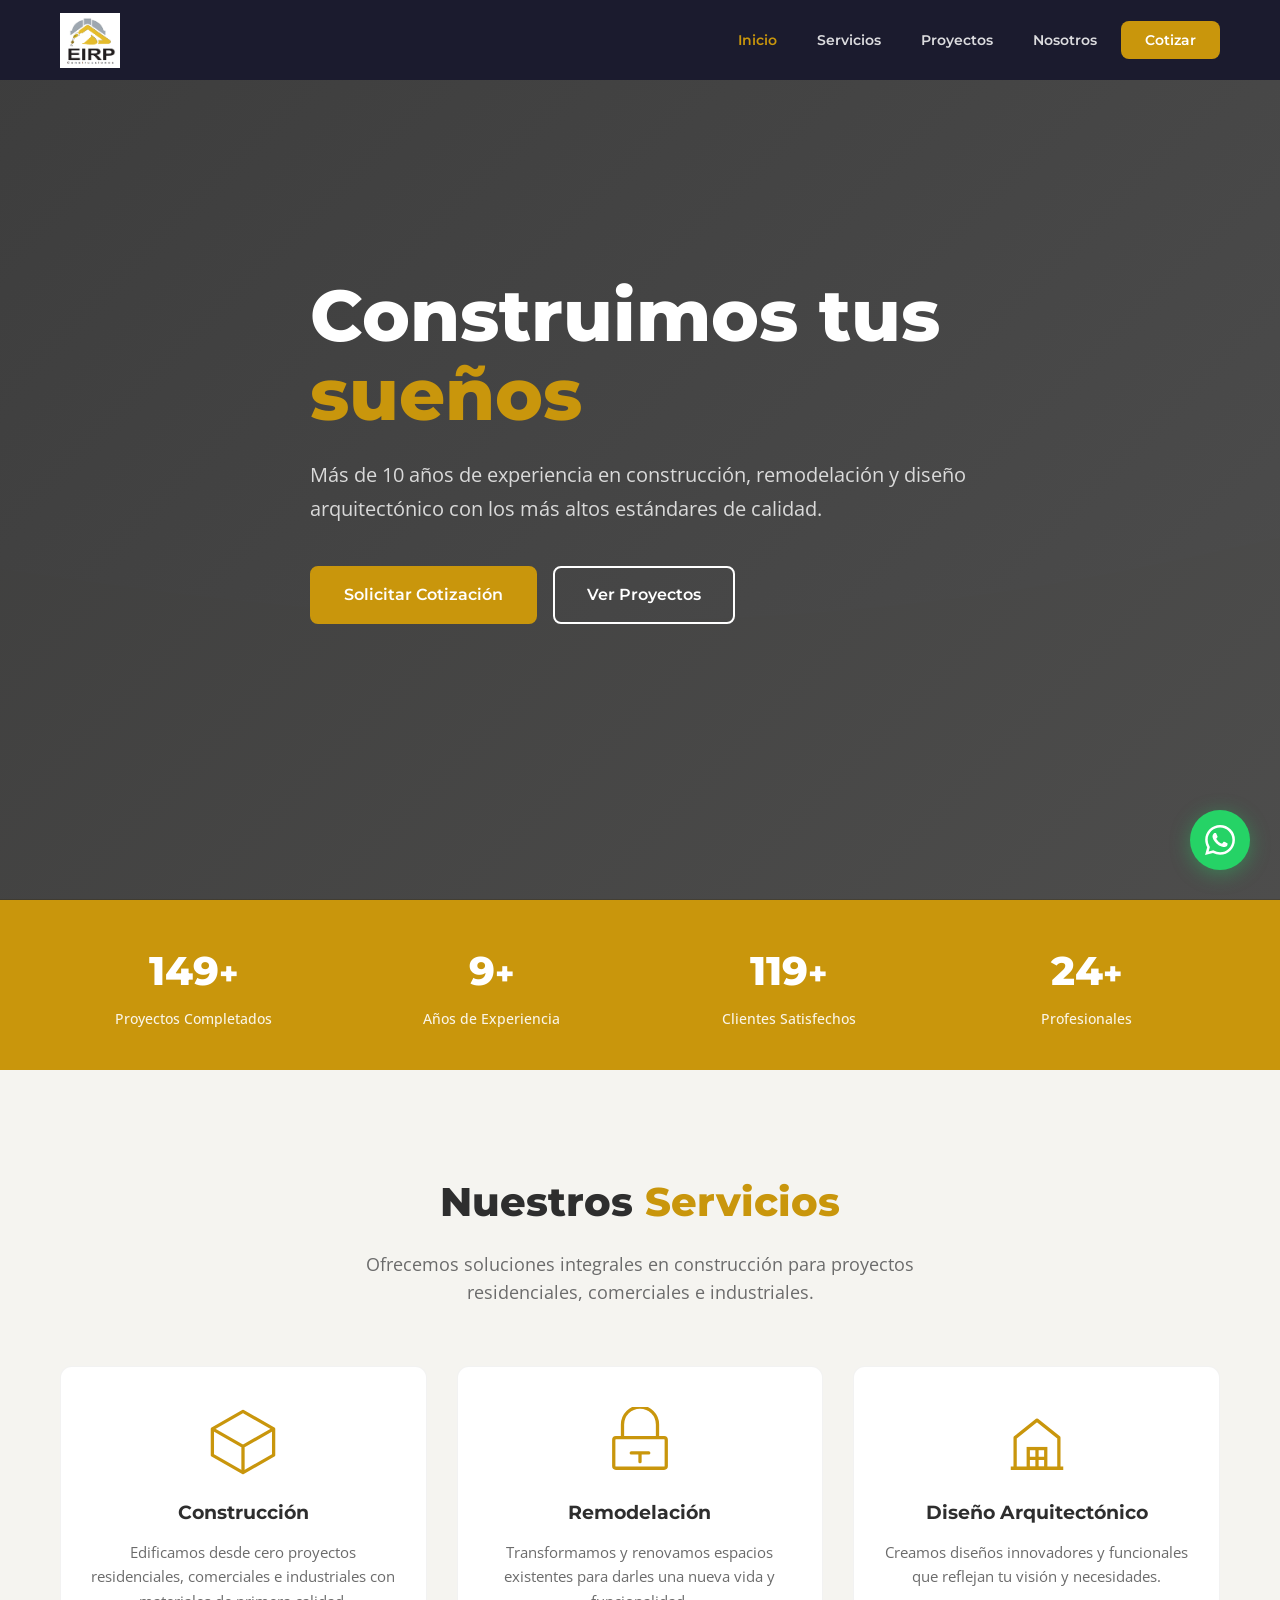
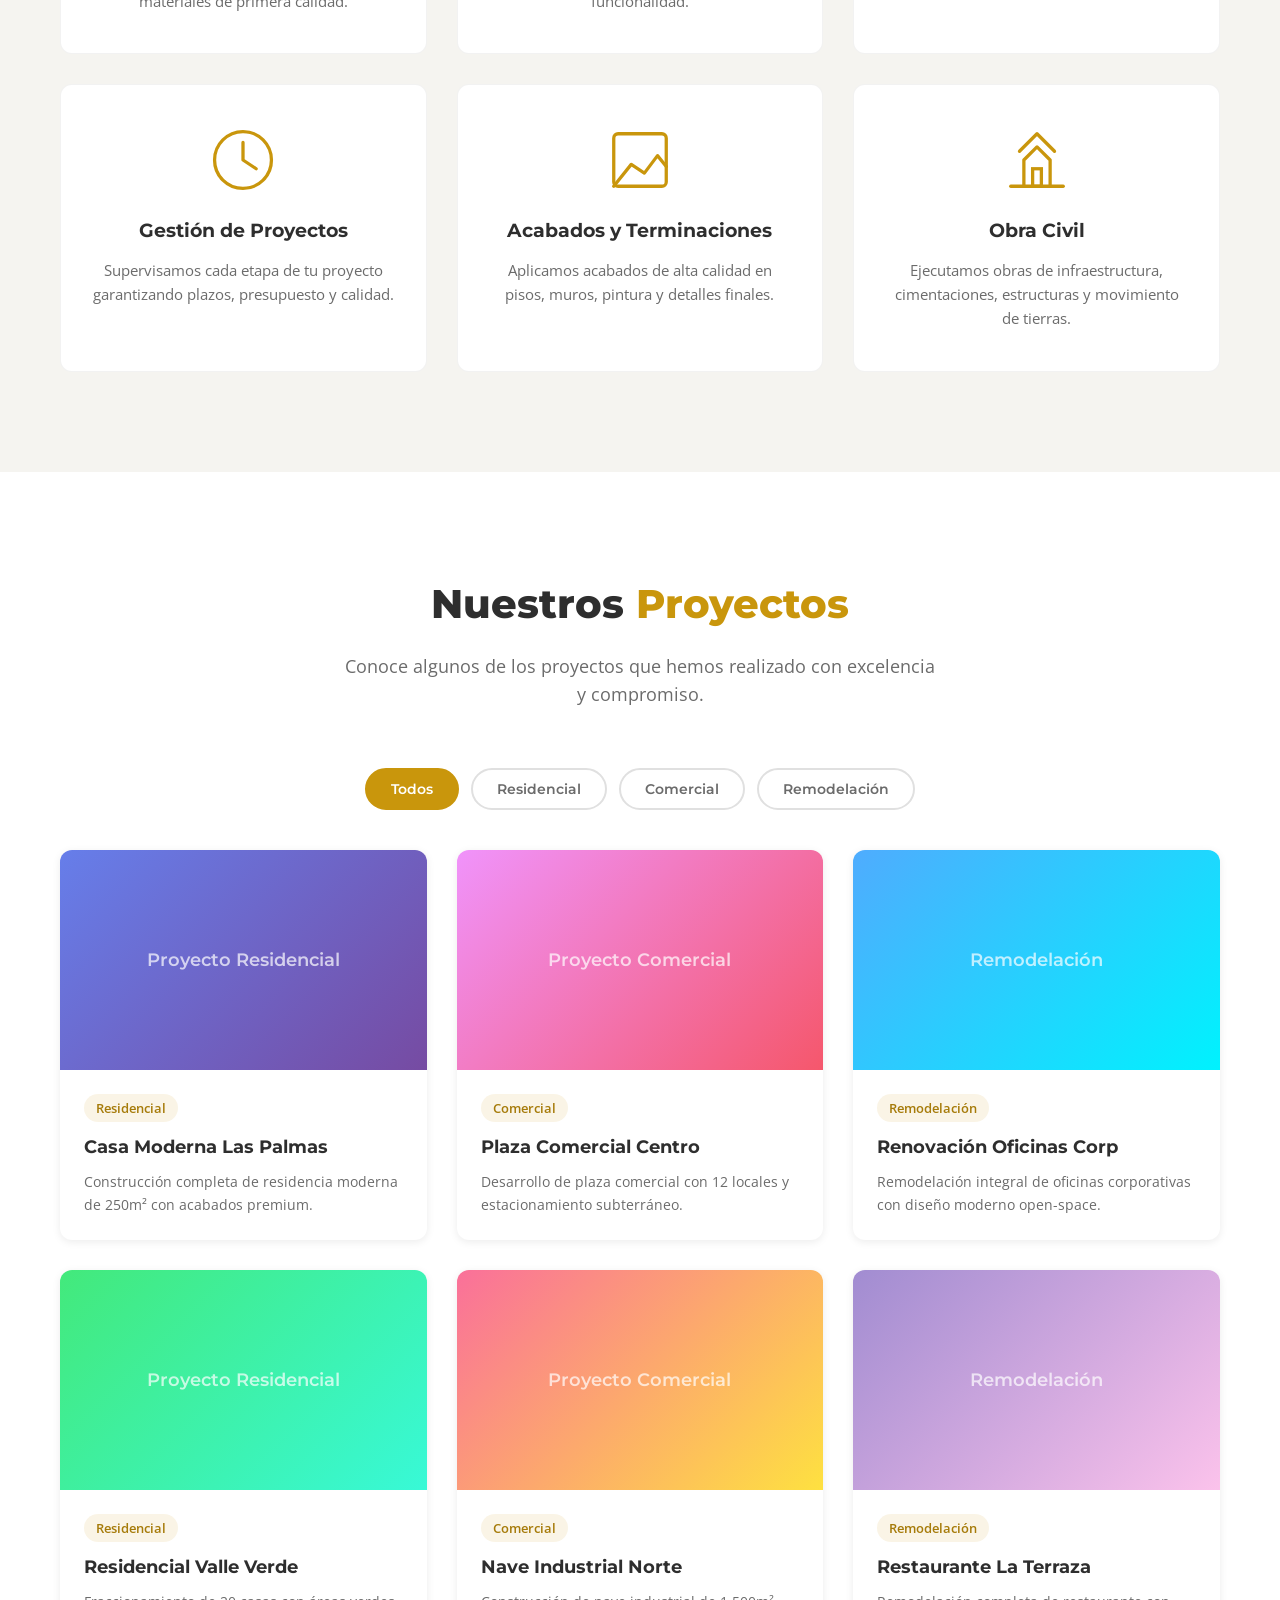
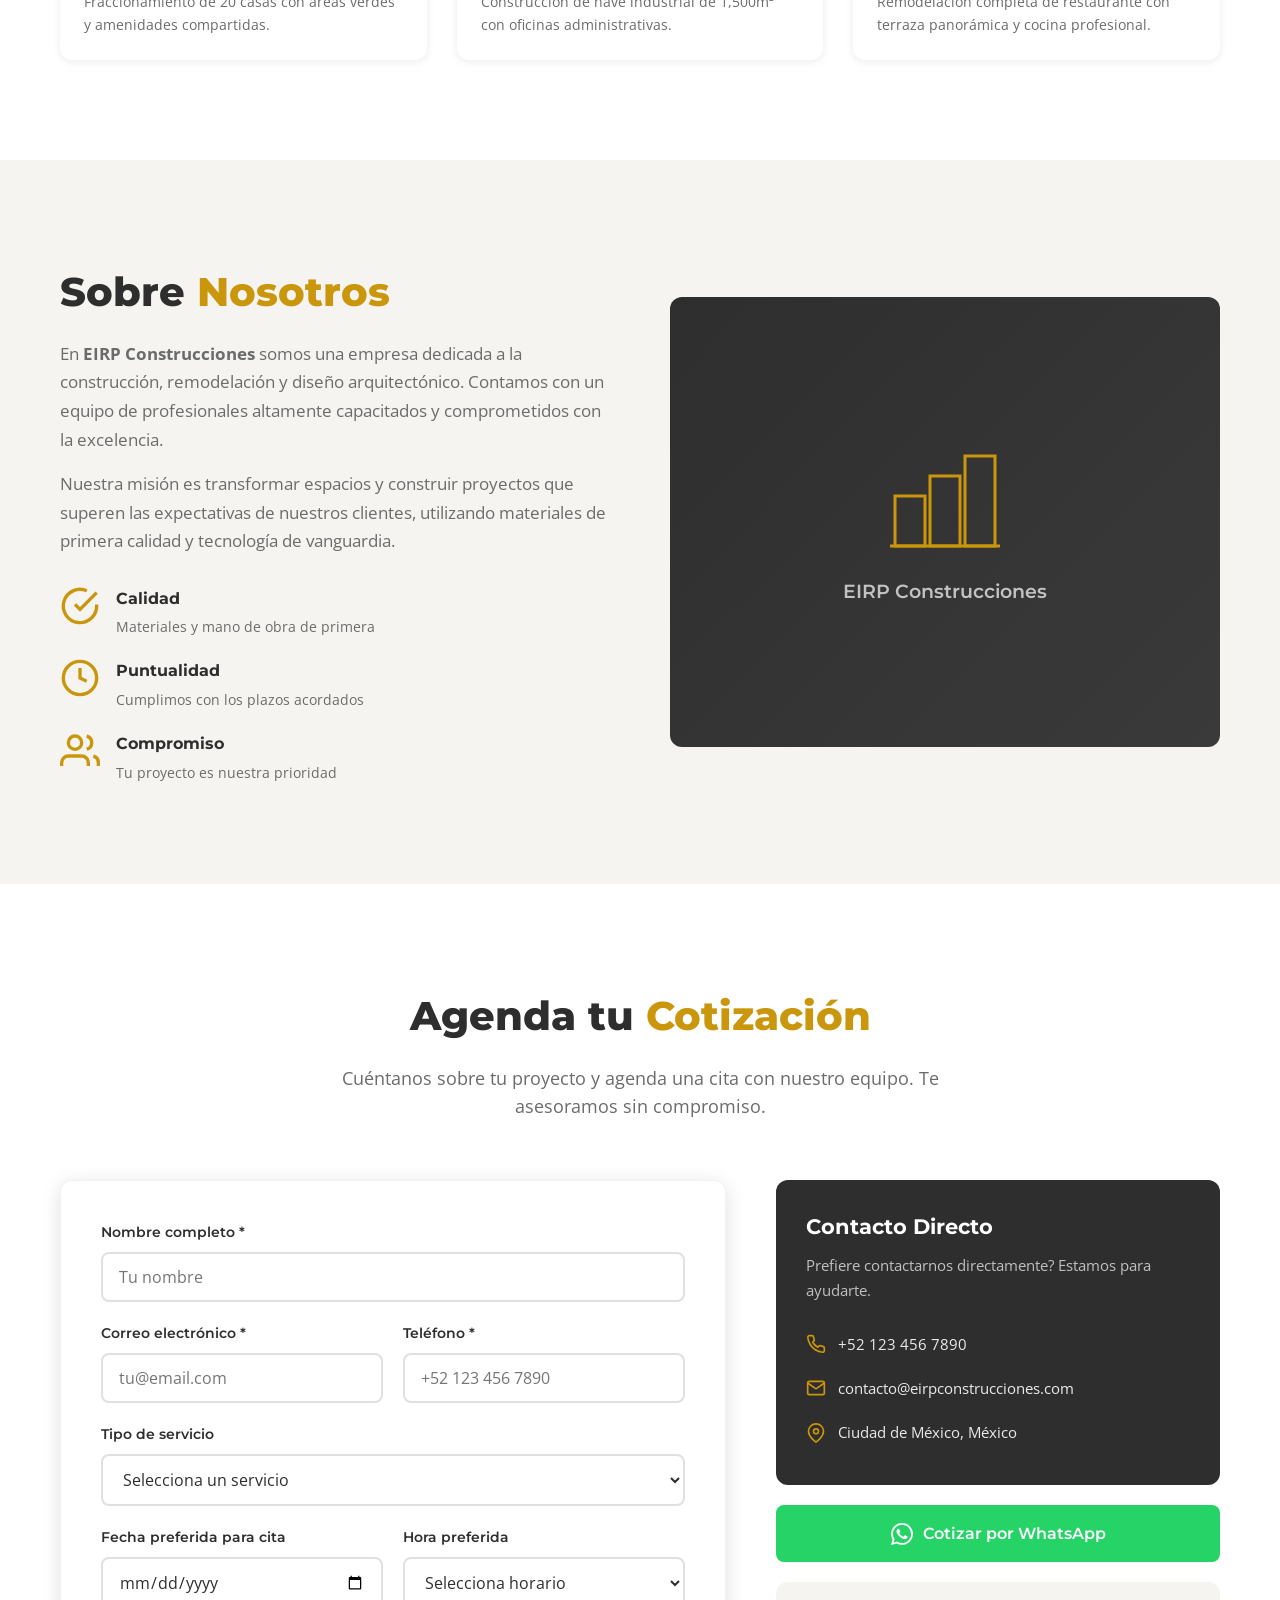
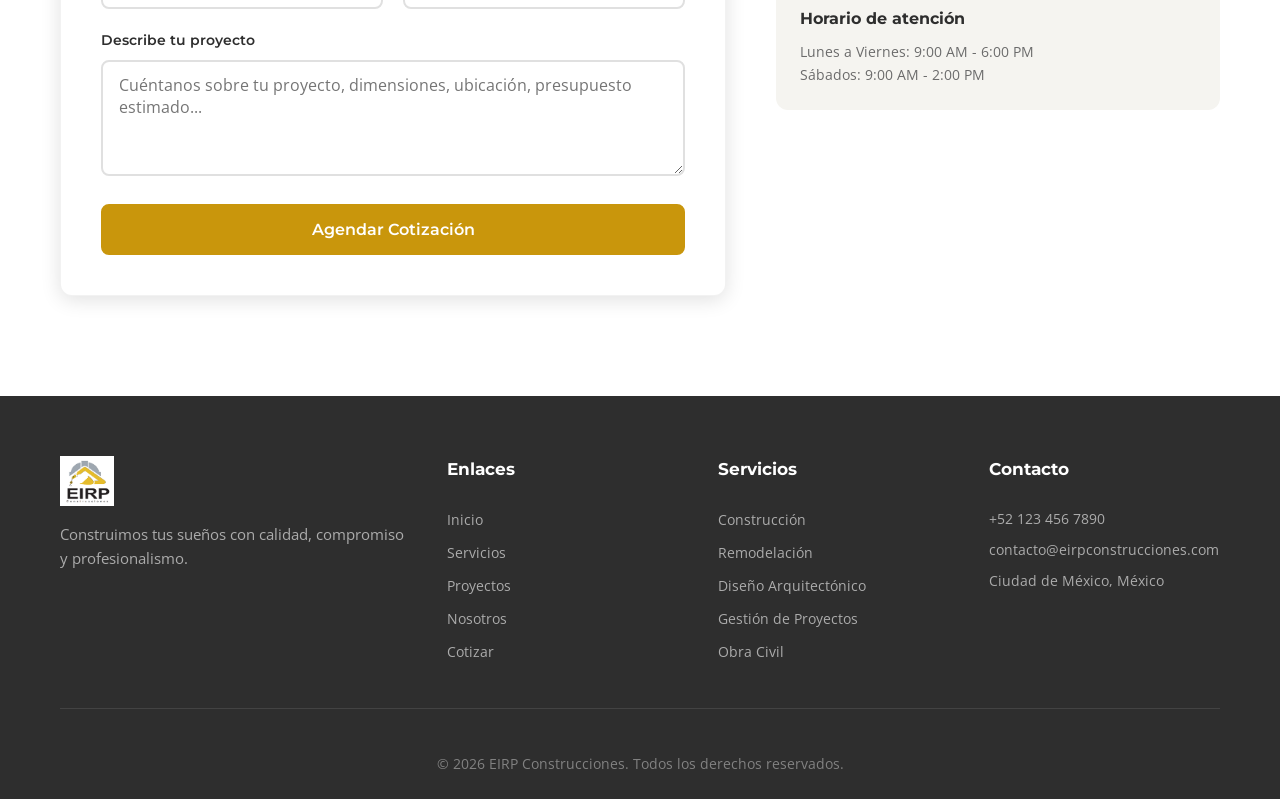
==== index.html @ a40c2064 "Initial commit: EIRP Construcciones website Sitio web con servicios, proyectos, sección nosotros y f" ====
<!DOCTYPE html>
<html lang="es">
<head>
  <meta charset="UTF-8">
  <meta name="viewport" content="width=device-width, initial-scale=1.0">
  <title>EIRP Construcciones | Construimos tus sueños</title>
  <meta name="description" content="EIRP Construcciones - Empresa constructora especializada en construcción, remodelación y diseño arquitectónico. Solicita tu cotización.">
  <link rel="preconnect" href="https://fonts.googleapis.com">
  <link rel="preconnect" href="https://fonts.gstatic.com" crossorigin>
  <link href="https://fonts.googleapis.com/css2?family=Montserrat:wght@400;600;700;800&family=Open+Sans:wght@400;500;600&display=swap" rel="stylesheet">
  <link rel="stylesheet" href="css/styles.css">
</head>
<body>

  <!-- Header -->
  <header class="header" id="header">
    <div class="container header__inner">
      <a href="#inicio" class="header__logo">
        <img src="assets/logo.png" alt="EIRP Construcciones" class="header__logo-img">
      </a>
      <nav class="nav" id="nav">
        <ul class="nav__list">
          <li><a href="#inicio" class="nav__link active">Inicio</a></li>
          <li><a href="#servicios" class="nav__link">Servicios</a></li>
          <li><a href="#proyectos" class="nav__link">Proyectos</a></li>
          <li><a href="#nosotros" class="nav__link">Nosotros</a></li>
          <li><a href="#cotizar" class="nav__link nav__link--cta">Cotizar</a></li>
        </ul>
      </nav>
      <button class="header__menu-btn" id="menuBtn" aria-label="Abrir menú">
        <span></span>
        <span></span>
        <span></span>
      </button>
    </div>
  </header>

  <!-- Hero -->
  <section class="hero" id="inicio">
    <div class="hero__overlay"></div>
    <div class="container hero__content">
      <h1 class="hero__title">Construimos tus <span class="text-accent">sueños</span></h1>
      <p class="hero__subtitle">Más de 10 años de experiencia en construcción, remodelación y diseño arquitectónico con los más altos estándares de calidad.</p>
      <div class="hero__actions">
        <a href="#cotizar" class="btn btn--primary">Solicitar Cotización</a>
        <a href="#proyectos" class="btn btn--outline">Ver Proyectos</a>
      </div>
    </div>
  </section>

  <!-- Stats -->
  <section class="stats">
    <div class="container stats__grid">
      <div class="stat">
        <span class="stat__number" data-target="150">0</span><span class="stat__plus">+</span>
        <span class="stat__label">Proyectos Completados</span>
      </div>
      <div class="stat">
        <span class="stat__number" data-target="10">0</span><span class="stat__plus">+</span>
        <span class="stat__label">Años de Experiencia</span>
      </div>
      <div class="stat">
        <span class="stat__number" data-target="120">0</span><span class="stat__plus">+</span>
        <span class="stat__label">Clientes Satisfechos</span>
      </div>
      <div class="stat">
        <span class="stat__number" data-target="25">0</span><span class="stat__plus">+</span>
        <span class="stat__label">Profesionales</span>
      </div>
    </div>
  </section>

  <!-- Servicios -->
  <section class="section servicios" id="servicios">
    <div class="container">
      <h2 class="section__title">Nuestros <span class="text-accent">Servicios</span></h2>
      <p class="section__subtitle">Ofrecemos soluciones integrales en construcción para proyectos residenciales, comerciales e industriales.</p>
      <div class="servicios__grid">
        <div class="servicio-card" data-aos>
          <div class="servicio-card__icon">
            <svg viewBox="0 0 64 64" fill="none" xmlns="http://www.w3.org/2000/svg"><path d="M32 4L4 20v24l28 16 28-16V20L32 4z" stroke="currentColor" stroke-width="3" stroke-linejoin="round"/><path d="M4 20l28 16m0 0l28-16M32 36v24" stroke="currentColor" stroke-width="3"/></svg>
          </div>
          <h3 class="servicio-card__title">Construcción</h3>
          <p class="servicio-card__desc">Edificamos desde cero proyectos residenciales, comerciales e industriales con materiales de primera calidad.</p>
        </div>
        <div class="servicio-card" data-aos>
          <div class="servicio-card__icon">
            <svg viewBox="0 0 64 64" fill="none" xmlns="http://www.w3.org/2000/svg"><rect x="8" y="28" width="48" height="28" rx="2" stroke="currentColor" stroke-width="3"/><path d="M16 28V16a16 16 0 0132 0v12" stroke="currentColor" stroke-width="3"/><path d="M24 42h16M32 42v8" stroke="currentColor" stroke-width="3" stroke-linecap="round"/></svg>
          </div>
          <h3 class="servicio-card__title">Remodelación</h3>
          <p class="servicio-card__desc">Transformamos y renovamos espacios existentes para darles una nueva vida y funcionalidad.</p>
        </div>
        <div class="servicio-card" data-aos>
          <div class="servicio-card__icon">
            <svg viewBox="0 0 64 64" fill="none" xmlns="http://www.w3.org/2000/svg"><path d="M8 56h48M12 56V28l20-16 20 16v28" stroke="currentColor" stroke-width="3" stroke-linejoin="round"/><rect x="24" y="38" width="16" height="18" stroke="currentColor" stroke-width="3"/><path d="M32 38v18M24 47h16" stroke="currentColor" stroke-width="3"/></svg>
          </div>
          <h3 class="servicio-card__title">Diseño Arquitectónico</h3>
          <p class="servicio-card__desc">Creamos diseños innovadores y funcionales que reflejan tu visión y necesidades.</p>
        </div>
        <div class="servicio-card" data-aos>
          <div class="servicio-card__icon">
            <svg viewBox="0 0 64 64" fill="none" xmlns="http://www.w3.org/2000/svg"><circle cx="32" cy="32" r="26" stroke="currentColor" stroke-width="3"/><path d="M32 16v16l12 8" stroke="currentColor" stroke-width="3" stroke-linecap="round" stroke-linejoin="round"/></svg>
          </div>
          <h3 class="servicio-card__title">Gestión de Proyectos</h3>
          <p class="servicio-card__desc">Supervisamos cada etapa de tu proyecto garantizando plazos, presupuesto y calidad.</p>
        </div>
        <div class="servicio-card" data-aos>
          <div class="servicio-card__icon">
            <svg viewBox="0 0 64 64" fill="none" xmlns="http://www.w3.org/2000/svg"><path d="M8 56l16-20 12 8 12-16 8 10" stroke="currentColor" stroke-width="3" stroke-linecap="round" stroke-linejoin="round"/><rect x="8" y="8" width="48" height="48" rx="4" stroke="currentColor" stroke-width="3"/></svg>
          </div>
          <h3 class="servicio-card__title">Acabados y Terminaciones</h3>
          <p class="servicio-card__desc">Aplicamos acabados de alta calidad en pisos, muros, pintura y detalles finales.</p>
        </div>
        <div class="servicio-card" data-aos>
          <div class="servicio-card__icon">
            <svg viewBox="0 0 64 64" fill="none" xmlns="http://www.w3.org/2000/svg"><path d="M20 56V32l12-12 12 12v24" stroke="currentColor" stroke-width="3" stroke-linejoin="round"/><path d="M8 56h48" stroke="currentColor" stroke-width="3" stroke-linecap="round"/><rect x="28" y="40" width="8" height="16" stroke="currentColor" stroke-width="3"/><path d="M16 24l16-16 16 16" stroke="currentColor" stroke-width="3" stroke-linecap="round" stroke-linejoin="round"/></svg>
          </div>
          <h3 class="servicio-card__title">Obra Civil</h3>
          <p class="servicio-card__desc">Ejecutamos obras de infraestructura, cimentaciones, estructuras y movimiento de tierras.</p>
        </div>
      </div>
    </div>
  </section>

  <!-- Proyectos -->
  <section class="section proyectos" id="proyectos">
    <div class="container">
      <h2 class="section__title">Nuestros <span class="text-accent">Proyectos</span></h2>
      <p class="section__subtitle">Conoce algunos de los proyectos que hemos realizado con excelencia y compromiso.</p>
      <div class="proyectos__filtros">
        <button class="filtro-btn active" data-filter="todos">Todos</button>
        <button class="filtro-btn" data-filter="residencial">Residencial</button>
        <button class="filtro-btn" data-filter="comercial">Comercial</button>
        <button class="filtro-btn" data-filter="remodelacion">Remodelación</button>
      </div>
      <div class="proyectos__grid">
        <div class="proyecto-card" data-category="residencial" data-aos>
          <div class="proyecto-card__img" style="background: linear-gradient(135deg, #667eea 0%, #764ba2 100%);">
            <div class="proyecto-card__placeholder">Proyecto Residencial</div>
          </div>
          <div class="proyecto-card__info">
            <span class="proyecto-card__cat">Residencial</span>
            <h3 class="proyecto-card__title">Casa Moderna Las Palmas</h3>
            <p class="proyecto-card__desc">Construcción completa de residencia moderna de 250m² con acabados premium.</p>
          </div>
        </div>
        <div class="proyecto-card" data-category="comercial" data-aos>
          <div class="proyecto-card__img" style="background: linear-gradient(135deg, #f093fb 0%, #f5576c 100%);">
            <div class="proyecto-card__placeholder">Proyecto Comercial</div>
          </div>
          <div class="proyecto-card__info">
            <span class="proyecto-card__cat">Comercial</span>
            <h3 class="proyecto-card__title">Plaza Comercial Centro</h3>
            <p class="proyecto-card__desc">Desarrollo de plaza comercial con 12 locales y estacionamiento subterráneo.</p>
          </div>
        </div>
        <div class="proyecto-card" data-category="remodelacion" data-aos>
          <div class="proyecto-card__img" style="background: linear-gradient(135deg, #4facfe 0%, #00f2fe 100%);">
            <div class="proyecto-card__placeholder">Remodelación</div>
          </div>
          <div class="proyecto-card__info">
            <span class="proyecto-card__cat">Remodelación</span>
            <h3 class="proyecto-card__title">Renovación Oficinas Corp</h3>
            <p class="proyecto-card__desc">Remodelación integral de oficinas corporativas con diseño moderno open-space.</p>
          </div>
        </div>
        <div class="proyecto-card" data-category="residencial" data-aos>
          <div class="proyecto-card__img" style="background: linear-gradient(135deg, #43e97b 0%, #38f9d7 100%);">
            <div class="proyecto-card__placeholder">Proyecto Residencial</div>
          </div>
          <div class="proyecto-card__info">
            <span class="proyecto-card__cat">Residencial</span>
            <h3 class="proyecto-card__title">Residencial Valle Verde</h3>
            <p class="proyecto-card__desc">Fraccionamiento de 20 casas con áreas verdes y amenidades compartidas.</p>
          </div>
        </div>
        <div class="proyecto-card" data-category="comercial" data-aos>
          <div class="proyecto-card__img" style="background: linear-gradient(135deg, #fa709a 0%, #fee140 100%);">
            <div class="proyecto-card__placeholder">Proyecto Comercial</div>
          </div>
          <div class="proyecto-card__info">
            <span class="proyecto-card__cat">Comercial</span>
            <h3 class="proyecto-card__title">Nave Industrial Norte</h3>
            <p class="proyecto-card__desc">Construcción de nave industrial de 1,500m² con oficinas administrativas.</p>
          </div>
        </div>
        <div class="proyecto-card" data-category="remodelacion" data-aos>
          <div class="proyecto-card__img" style="background: linear-gradient(135deg, #a18cd1 0%, #fbc2eb 100%);">
            <div class="proyecto-card__placeholder">Remodelación</div>
          </div>
          <div class="proyecto-card__info">
            <span class="proyecto-card__cat">Remodelación</span>
            <h3 class="proyecto-card__title">Restaurante La Terraza</h3>
            <p class="proyecto-card__desc">Remodelación completa de restaurante con terraza panorámica y cocina profesional.</p>
          </div>
        </div>
      </div>
    </div>
  </section>

  <!-- Nosotros -->
  <section class="section nosotros" id="nosotros">
    <div class="container">
      <div class="nosotros__grid">
        <div class="nosotros__content" data-aos>
          <h2 class="section__title section__title--left">Sobre <span class="text-accent">Nosotros</span></h2>
          <p class="nosotros__text">En <strong>EIRP Construcciones</strong> somos una empresa dedicada a la construcción, remodelación y diseño arquitectónico. Contamos con un equipo de profesionales altamente capacitados y comprometidos con la excelencia.</p>
          <p class="nosotros__text">Nuestra misión es transformar espacios y construir proyectos que superen las expectativas de nuestros clientes, utilizando materiales de primera calidad y tecnología de vanguardia.</p>
          <div class="nosotros__values">
            <div class="value">
              <div class="value__icon">
                <svg viewBox="0 0 24 24" fill="none" stroke="currentColor" stroke-width="2"><path d="M22 11.08V12a10 10 0 11-5.93-9.14"/><polyline points="22 4 12 14.01 9 11.01"/></svg>
              </div>
              <div>
                <h4>Calidad</h4>
                <p>Materiales y mano de obra de primera</p>
              </div>
            </div>
            <div class="value">
              <div class="value__icon">
                <svg viewBox="0 0 24 24" fill="none" stroke="currentColor" stroke-width="2"><circle cx="12" cy="12" r="10"/><polyline points="12 6 12 12 16 14"/></svg>
              </div>
              <div>
                <h4>Puntualidad</h4>
                <p>Cumplimos con los plazos acordados</p>
              </div>
            </div>
            <div class="value">
              <div class="value__icon">
                <svg viewBox="0 0 24 24" fill="none" stroke="currentColor" stroke-width="2"><path d="M17 21v-2a4 4 0 00-4-4H5a4 4 0 00-4 4v2"/><circle cx="9" cy="7" r="4"/><path d="M23 21v-2a4 4 0 00-3-3.87"/><path d="M16 3.13a4 4 0 010 7.75"/></svg>
              </div>
              <div>
                <h4>Compromiso</h4>
                <p>Tu proyecto es nuestra prioridad</p>
              </div>
            </div>
          </div>
        </div>
        <div class="nosotros__image" data-aos>
          <div class="nosotros__image-placeholder">
            <svg viewBox="0 0 120 120" fill="none" xmlns="http://www.w3.org/2000/svg"><rect x="10" y="60" width="30" height="50" stroke="currentColor" stroke-width="3" fill="none"/><rect x="45" y="40" width="30" height="70" stroke="currentColor" stroke-width="3" fill="none"/><rect x="80" y="20" width="30" height="90" stroke="currentColor" stroke-width="3" fill="none"/><path d="M5 110h110" stroke="currentColor" stroke-width="3"/></svg>
            <p>EIRP Construcciones</p>
          </div>
        </div>
      </div>
    </div>
  </section>

  <!-- Cotizar -->
  <section class="section cotizar" id="cotizar">
    <div class="container">
      <h2 class="section__title">Agenda tu <span class="text-accent">Cotización</span></h2>
      <p class="section__subtitle">Cuéntanos sobre tu proyecto y agenda una cita con nuestro equipo. Te asesoramos sin compromiso.</p>
      <div class="cotizar__grid">
        <form class="cotizar__form" id="cotizarForm" data-aos>
          <div class="form-group">
            <label for="nombre">Nombre completo *</label>
            <input type="text" id="nombre" name="nombre" required placeholder="Tu nombre">
          </div>
          <div class="form-row">
            <div class="form-group">
              <label for="email">Correo electrónico *</label>
              <input type="email" id="email" name="email" required placeholder="tu@email.com">
            </div>
            <div class="form-group">
              <label for="telefono">Teléfono *</label>
              <input type="tel" id="telefono" name="telefono" required placeholder="+52 123 456 7890">
            </div>
          </div>
          <div class="form-group">
            <label for="servicio">Tipo de servicio</label>
            <select id="servicio" name="servicio">
              <option value="">Selecciona un servicio</option>
              <option value="construccion">Construcción</option>
              <option value="remodelacion">Remodelación</option>
              <option value="diseno">Diseño Arquitectónico</option>
              <option value="gestion">Gestión de Proyectos</option>
              <option value="acabados">Acabados y Terminaciones</option>
              <option value="obra-civil">Obra Civil</option>
              <option value="otro">Otro</option>
            </select>
          </div>
          <div class="form-row">
            <div class="form-group">
              <label for="fecha">Fecha preferida para cita</label>
              <input type="date" id="fecha" name="fecha">
            </div>
            <div class="form-group">
              <label for="hora">Hora preferida</label>
              <select id="hora" name="hora">
                <option value="">Selecciona horario</option>
                <option value="09:00">09:00 AM</option>
                <option value="10:00">10:00 AM</option>
                <option value="11:00">11:00 AM</option>
                <option value="12:00">12:00 PM</option>
                <option value="13:00">01:00 PM</option>
                <option value="14:00">02:00 PM</option>
                <option value="15:00">03:00 PM</option>
                <option value="16:00">04:00 PM</option>
                <option value="17:00">05:00 PM</option>
              </select>
            </div>
          </div>
          <div class="form-group">
            <label for="mensaje">Describe tu proyecto</label>
            <textarea id="mensaje" name="mensaje" rows="4" placeholder="Cuéntanos sobre tu proyecto, dimensiones, ubicación, presupuesto estimado..."></textarea>
          </div>
          <button type="submit" class="btn btn--primary btn--full" id="submitBtn">
            <span class="btn__text">Agendar Cotización</span>
            <span class="btn__loading" style="display:none;">Agendando...</span>
          </button>
          <div class="form-message" id="formMessage"></div>
        </form>
        <div class="cotizar__info" data-aos>
          <div class="cotizar__card">
            <h3>Contacto Directo</h3>
            <p>Prefiere contactarnos directamente? Estamos para ayudarte.</p>
            <div class="cotizar__contact-item">
              <svg viewBox="0 0 24 24" fill="none" stroke="currentColor" stroke-width="2"><path d="M22 16.92v3a2 2 0 01-2.18 2 19.79 19.79 0 01-8.63-3.07 19.5 19.5 0 01-6-6 19.79 19.79 0 01-3.07-8.67A2 2 0 014.11 2h3a2 2 0 012 1.72 12.84 12.84 0 00.7 2.81 2 2 0 01-.45 2.11L8.09 9.91a16 16 0 006 6l1.27-1.27a2 2 0 012.11-.45 12.84 12.84 0 002.81.7A2 2 0 0122 16.92z"/></svg>
              <span>+52 123 456 7890</span>
            </div>
            <div class="cotizar__contact-item">
              <svg viewBox="0 0 24 24" fill="none" stroke="currentColor" stroke-width="2"><path d="M4 4h16c1.1 0 2 .9 2 2v12c0 1.1-.9 2-2 2H4c-1.1 0-2-.9-2-2V6c0-1.1.9-2 2-2z"/><polyline points="22,6 12,13 2,6"/></svg>
              <span>contacto@eirpconstrucciones.com</span>
            </div>
            <div class="cotizar__contact-item">
              <svg viewBox="0 0 24 24" fill="none" stroke="currentColor" stroke-width="2"><path d="M21 10c0 7-9 13-9 13s-9-6-9-13a9 9 0 0118 0z"/><circle cx="12" cy="10" r="3"/></svg>
              <span>Ciudad de México, México</span>
            </div>
          </div>
          <a href="https://wa.me/521234567890?text=Hola%2C%20me%20interesa%20solicitar%20una%20cotizaci%C3%B3n%20para%20un%20proyecto%20de%20construcci%C3%B3n." class="btn btn--whatsapp btn--full" target="_blank" rel="noopener">
            <svg viewBox="0 0 24 24" fill="currentColor"><path d="M17.472 14.382c-.297-.149-1.758-.867-2.03-.967-.273-.099-.471-.148-.67.15-.197.297-.767.966-.94 1.164-.173.199-.347.223-.644.075-.297-.15-1.255-.463-2.39-1.475-.883-.788-1.48-1.761-1.653-2.059-.173-.297-.018-.458.13-.606.134-.133.298-.347.446-.52.149-.174.198-.298.298-.497.099-.198.05-.371-.025-.52-.075-.149-.669-1.612-.916-2.207-.242-.579-.487-.5-.669-.51-.173-.008-.371-.01-.57-.01-.198 0-.52.074-.792.372-.272.297-1.04 1.016-1.04 2.479 0 1.462 1.065 2.875 1.213 3.074.149.198 2.096 3.2 5.077 4.487.709.306 1.262.489 1.694.625.712.227 1.36.195 1.871.118.571-.085 1.758-.719 2.006-1.413.248-.694.248-1.289.173-1.413-.074-.124-.272-.198-.57-.347m-5.421 7.403h-.004a9.87 9.87 0 01-5.031-1.378l-.361-.214-3.741.982.998-3.648-.235-.374a9.86 9.86 0 01-1.51-5.26c.001-5.45 4.436-9.884 9.888-9.884 2.64 0 5.122 1.03 6.988 2.898a9.825 9.825 0 012.893 6.994c-.003 5.45-4.437 9.884-9.885 9.884m8.413-18.297A11.815 11.815 0 0012.05 0C5.495 0 .16 5.335.157 11.892c0 2.096.547 4.142 1.588 5.945L.057 24l6.305-1.654a11.882 11.882 0 005.683 1.448h.005c6.554 0 11.89-5.335 11.893-11.893a11.821 11.821 0 00-3.48-8.413z"/></svg>
            Cotizar por WhatsApp
          </a>
          <div class="cotizar__horario">
            <h4>Horario de atención</h4>
            <p>Lunes a Viernes: 9:00 AM - 6:00 PM</p>
            <p>Sábados: 9:00 AM - 2:00 PM</p>
          </div>
        </div>
      </div>
    </div>
  </section>

  <!-- Footer -->
  <footer class="footer">
    <div class="container">
      <div class="footer__grid">
        <div class="footer__brand">
          <img src="assets/logo.png" alt="EIRP Construcciones" class="footer__logo">
          <p>Construimos tus sueños con calidad, compromiso y profesionalismo.</p>
        </div>
        <div class="footer__links">
          <h4>Enlaces</h4>
          <ul>
            <li><a href="#inicio">Inicio</a></li>
            <li><a href="#servicios">Servicios</a></li>
            <li><a href="#proyectos">Proyectos</a></li>
            <li><a href="#nosotros">Nosotros</a></li>
            <li><a href="#cotizar">Cotizar</a></li>
          </ul>
        </div>
        <div class="footer__servicios">
          <h4>Servicios</h4>
          <ul>
            <li>Construcción</li>
            <li>Remodelación</li>
            <li>Diseño Arquitectónico</li>
            <li>Gestión de Proyectos</li>
            <li>Obra Civil</li>
          </ul>
        </div>
        <div class="footer__contacto">
          <h4>Contacto</h4>
          <p>+52 123 456 7890</p>
          <p>contacto@eirpconstrucciones.com</p>
          <p>Ciudad de México, México</p>
        </div>
      </div>
      <div class="footer__bottom">
        <p>&copy; 2026 EIRP Construcciones. Todos los derechos reservados.</p>
      </div>
    </div>
  </footer>

  <!-- WhatsApp Floating Button -->
  <a href="https://wa.me/521234567890?text=Hola%2C%20me%20interesa%20solicitar%20una%20cotizaci%C3%B3n%20para%20un%20proyecto%20de%20construcci%C3%B3n." class="whatsapp-float" target="_blank" rel="noopener" aria-label="Contactar por WhatsApp">
    <svg viewBox="0 0 24 24" fill="currentColor"><path d="M17.472 14.382c-.297-.149-1.758-.867-2.03-.967-.273-.099-.471-.148-.67.15-.197.297-.767.966-.94 1.164-.173.199-.347.223-.644.075-.297-.15-1.255-.463-2.39-1.475-.883-.788-1.48-1.761-1.653-2.059-.173-.297-.018-.458.13-.606.134-.133.298-.347.446-.52.149-.174.198-.298.298-.497.099-.198.05-.371-.025-.52-.075-.149-.669-1.612-.916-2.207-.242-.579-.487-.5-.669-.51-.173-.008-.371-.01-.57-.01-.198 0-.52.074-.792.372-.272.297-1.04 1.016-1.04 2.479 0 1.462 1.065 2.875 1.213 3.074.149.198 2.096 3.2 5.077 4.487.709.306 1.262.489 1.694.625.712.227 1.36.195 1.871.118.571-.085 1.758-.719 2.006-1.413.248-.694.248-1.289.173-1.413-.074-.124-.272-.198-.57-.347m-5.421 7.403h-.004a9.87 9.87 0 01-5.031-1.378l-.361-.214-3.741.982.998-3.648-.235-.374a9.86 9.86 0 01-1.51-5.26c.001-5.45 4.436-9.884 9.888-9.884 2.64 0 5.122 1.03 6.988 2.898a9.825 9.825 0 012.893 6.994c-.003 5.45-4.437 9.884-9.885 9.884m8.413-18.297A11.815 11.815 0 0012.05 0C5.495 0 .16 5.335.157 11.892c0 2.096.547 4.142 1.588 5.945L.057 24l6.305-1.654a11.882 11.882 0 005.683 1.448h.005c6.554 0 11.89-5.335 11.893-11.893a11.821 11.821 0 00-3.48-8.413z"/></svg>
  </a>

  <script src="js/main.js"></script>
</body>
</html>
---- css/styles.css ----
/* ===== Variables & Reset ===== */
:root {
  --color-primary: #C9960C;
  --color-primary-dark: #A67B0A;
  --color-dark: #2E2E2E;
  --color-dark-2: #3A3A3A;
  --color-gray: #6B6B6B;
  --color-light: #F5F4F0;
  --color-white: #ffffff;
  --color-whatsapp: #25D366;
  --color-whatsapp-dark: #1DA851;
  --font-heading: 'Montserrat', sans-serif;
  --font-body: 'Open Sans', sans-serif;
  --shadow-sm: 0 2px 8px rgba(0,0,0,0.08);
  --shadow-md: 0 4px 20px rgba(0,0,0,0.12);
  --shadow-lg: 0 8px 40px rgba(0,0,0,0.15);
  --radius: 12px;
  --radius-sm: 8px;
  --transition: 0.3s ease;
}

*, *::before, *::after {
  margin: 0;
  padding: 0;
  box-sizing: border-box;
}

html {
  scroll-behavior: smooth;
  scroll-padding-top: 80px;
}

body {
  font-family: var(--font-body);
  color: var(--color-dark-2);
  line-height: 1.6;
  overflow-x: hidden;
  background: var(--color-white);
}

img {
  max-width: 100%;
  height: auto;
  display: block;
}

a {
  text-decoration: none;
  color: inherit;
}

ul { list-style: none; }

.container {
  width: 100%;
  max-width: 1200px;
  margin: 0 auto;
  padding: 0 20px;
}

.text-accent { color: var(--color-primary); }

/* ===== Buttons ===== */
.btn {
  display: inline-flex;
  align-items: center;
  justify-content: center;
  gap: 10px;
  padding: 14px 32px;
  border-radius: var(--radius-sm);
  font-family: var(--font-heading);
  font-weight: 600;
  font-size: 1rem;
  cursor: pointer;
  transition: all var(--transition);
  border: 2px solid transparent;
  text-align: center;
}

.btn--primary {
  background: var(--color-primary);
  color: var(--color-white);
  border-color: var(--color-primary);
}

.btn--primary:hover {
  background: var(--color-primary-dark);
  border-color: var(--color-primary-dark);
  transform: translateY(-2px);
  box-shadow: 0 6px 20px rgba(201,150,12,0.4);
}

.btn--outline {
  background: transparent;
  color: var(--color-white);
  border-color: var(--color-white);
}

.btn--outline:hover {
  background: var(--color-white);
  color: var(--color-dark);
  transform: translateY(-2px);
}

.btn--whatsapp {
  background: var(--color-whatsapp);
  color: var(--color-white);
  border-color: var(--color-whatsapp);
}

.btn--whatsapp:hover {
  background: var(--color-whatsapp-dark);
  border-color: var(--color-whatsapp-dark);
  transform: translateY(-2px);
  box-shadow: 0 6px 20px rgba(37,211,102,0.4);
}

.btn--whatsapp svg {
  width: 22px;
  height: 22px;
}

.btn--full { width: 100%; }

/* ===== Header ===== */
.header {
  position: fixed;
  top: 0;
  left: 0;
  right: 0;
  z-index: 1000;
  background: rgba(26, 26, 46, 0.95);
  backdrop-filter: blur(10px);
  transition: all var(--transition);
}

.header--scrolled {
  box-shadow: var(--shadow-md);
}

.header__inner {
  display: flex;
  align-items: center;
  justify-content: space-between;
  height: 80px;
}

.header__logo-img {
  height: 55px;
  width: auto;
}

.nav__list {
  display: flex;
  gap: 8px;
  align-items: center;
}

.nav__link {
  color: rgba(255,255,255,0.85);
  font-family: var(--font-heading);
  font-weight: 600;
  font-size: 0.9rem;
  padding: 8px 16px;
  border-radius: var(--radius-sm);
  transition: all var(--transition);
}

.nav__link:hover,
.nav__link.active {
  color: var(--color-primary);
}

.nav__link--cta {
  background: var(--color-primary);
  color: var(--color-white) !important;
  padding: 10px 24px;
}

.nav__link--cta:hover {
  background: var(--color-primary-dark);
  transform: translateY(-1px);
}

.header__menu-btn {
  display: none;
  flex-direction: column;
  gap: 5px;
  background: none;
  border: none;
  cursor: pointer;
  padding: 8px;
  z-index: 1001;
}

.header__menu-btn span {
  width: 28px;
  height: 3px;
  background: var(--color-white);
  border-radius: 3px;
  transition: all var(--transition);
}

.header__menu-btn.open span:nth-child(1) {
  transform: rotate(45deg) translate(5px, 6px);
}

.header__menu-btn.open span:nth-child(2) {
  opacity: 0;
}

.header__menu-btn.open span:nth-child(3) {
  transform: rotate(-45deg) translate(5px, -6px);
}

/* ===== Hero ===== */
.hero {
  position: relative;
  min-height: 100vh;
  display: flex;
  align-items: center;
  background:
    linear-gradient(135deg, rgba(46,46,46,0.93) 0%, rgba(58,58,58,0.90) 100%),
    url('data:image/svg+xml,<svg xmlns="http://www.w3.org/2000/svg" viewBox="0 0 1440 320"><path fill="%23C9960C" fill-opacity="0.05" d="M0,224L48,213.3C96,203,192,181,288,181.3C384,181,480,203,576,213.3C672,224,768,224,864,208C960,192,1056,160,1152,154.7C1248,149,1344,171,1392,181.3L1440,192L1440,320L1392,320C1344,320,1248,320,1152,320C1056,320,960,320,864,320C768,320,672,320,576,320C480,320,384,320,288,320C192,320,96,320,48,320L0,320Z"></path></svg>');
  background-size: cover;
  background-position: center;
}

.hero__content {
  position: relative;
  z-index: 2;
  max-width: 700px;
}

.hero__title {
  font-family: var(--font-heading);
  font-size: clamp(2.5rem, 6vw, 4.5rem);
  font-weight: 800;
  color: var(--color-white);
  line-height: 1.1;
  margin-bottom: 24px;
}

.hero__subtitle {
  font-size: clamp(1rem, 2vw, 1.25rem);
  color: rgba(255,255,255,0.8);
  margin-bottom: 40px;
  line-height: 1.7;
}

.hero__actions {
  display: flex;
  gap: 16px;
  flex-wrap: wrap;
}

/* ===== Stats ===== */
.stats {
  background: var(--color-primary);
  padding: 40px 0;
  margin-top: -1px;
}

.stats__grid {
  display: grid;
  grid-template-columns: repeat(4, 1fr);
  gap: 30px;
  text-align: center;
}

.stat__number {
  font-family: var(--font-heading);
  font-size: 2.5rem;
  font-weight: 800;
  color: var(--color-white);
}

.stat__plus {
  font-family: var(--font-heading);
  font-size: 2rem;
  font-weight: 800;
  color: var(--color-white);
}

.stat__label {
  display: block;
  color: rgba(255,255,255,0.9);
  font-size: 0.9rem;
  margin-top: 4px;
  font-weight: 500;
}

/* ===== Sections ===== */
.section {
  padding: 100px 0;
}

.section__title {
  font-family: var(--font-heading);
  font-size: clamp(1.8rem, 4vw, 2.5rem);
  font-weight: 800;
  text-align: center;
  margin-bottom: 16px;
  color: var(--color-dark);
}

.section__title--left { text-align: left; }

.section__subtitle {
  text-align: center;
  color: var(--color-gray);
  font-size: 1.1rem;
  max-width: 600px;
  margin: 0 auto 60px;
}

/* ===== Servicios ===== */
.servicios {
  background: var(--color-light);
}

.servicios__grid {
  display: grid;
  grid-template-columns: repeat(3, 1fr);
  gap: 30px;
}

.servicio-card {
  background: var(--color-white);
  padding: 40px 30px;
  border-radius: var(--radius);
  text-align: center;
  transition: all var(--transition);
  border: 1px solid rgba(0,0,0,0.05);
}

.servicio-card:hover {
  transform: translateY(-8px);
  box-shadow: var(--shadow-lg);
  border-color: var(--color-primary);
}

.servicio-card__icon {
  width: 70px;
  height: 70px;
  margin: 0 auto 20px;
  color: var(--color-primary);
}

.servicio-card__icon svg {
  width: 100%;
  height: 100%;
}

.servicio-card__title {
  font-family: var(--font-heading);
  font-size: 1.2rem;
  font-weight: 700;
  margin-bottom: 12px;
  color: var(--color-dark);
}

.servicio-card__desc {
  color: var(--color-gray);
  font-size: 0.95rem;
  line-height: 1.6;
}

/* ===== Proyectos ===== */
.proyectos__filtros {
  display: flex;
  justify-content: center;
  gap: 12px;
  margin-bottom: 40px;
  flex-wrap: wrap;
}

.filtro-btn {
  padding: 10px 24px;
  border: 2px solid #e0e0e0;
  background: transparent;
  border-radius: 50px;
  font-family: var(--font-heading);
  font-weight: 600;
  font-size: 0.9rem;
  cursor: pointer;
  transition: all var(--transition);
  color: var(--color-gray);
}

.filtro-btn:hover,
.filtro-btn.active {
  border-color: var(--color-primary);
  background: var(--color-primary);
  color: var(--color-white);
}

.proyectos__grid {
  display: grid;
  grid-template-columns: repeat(3, 1fr);
  gap: 30px;
}

.proyecto-card {
  border-radius: var(--radius);
  overflow: hidden;
  background: var(--color-white);
  box-shadow: var(--shadow-sm);
  transition: all var(--transition);
}

.proyecto-card:hover {
  transform: translateY(-8px);
  box-shadow: var(--shadow-lg);
}

.proyecto-card.hidden {
  display: none;
}

.proyecto-card__img {
  height: 220px;
  display: flex;
  align-items: center;
  justify-content: center;
  position: relative;
  overflow: hidden;
}

.proyecto-card__placeholder {
  color: rgba(255,255,255,0.7);
  font-family: var(--font-heading);
  font-weight: 600;
  font-size: 1.1rem;
}

.proyecto-card__info {
  padding: 24px;
}

.proyecto-card__cat {
  display: inline-block;
  background: rgba(201,150,12,0.1);
  color: var(--color-primary-dark);
  font-size: 0.8rem;
  font-weight: 600;
  padding: 4px 12px;
  border-radius: 50px;
  margin-bottom: 10px;
}

.proyecto-card__title {
  font-family: var(--font-heading);
  font-size: 1.15rem;
  font-weight: 700;
  margin-bottom: 8px;
  color: var(--color-dark);
}

.proyecto-card__desc {
  color: var(--color-gray);
  font-size: 0.9rem;
}

/* ===== Nosotros ===== */
.nosotros {
  background: var(--color-light);
}

.nosotros__grid {
  display: grid;
  grid-template-columns: 1fr 1fr;
  gap: 60px;
  align-items: center;
}

.nosotros__text {
  color: var(--color-gray);
  margin-bottom: 16px;
  font-size: 1.05rem;
  line-height: 1.7;
}

.nosotros__values {
  margin-top: 30px;
  display: flex;
  flex-direction: column;
  gap: 20px;
}

.value {
  display: flex;
  gap: 16px;
  align-items: flex-start;
}

.value__icon {
  width: 40px;
  height: 40px;
  min-width: 40px;
  color: var(--color-primary);
}

.value__icon svg {
  width: 100%;
  height: 100%;
}

.value h4 {
  font-family: var(--font-heading);
  font-weight: 700;
  margin-bottom: 4px;
  color: var(--color-dark);
}

.value p {
  color: var(--color-gray);
  font-size: 0.9rem;
}

.nosotros__image-placeholder {
  background: linear-gradient(135deg, var(--color-dark) 0%, var(--color-dark-2) 100%);
  border-radius: var(--radius);
  height: 450px;
  display: flex;
  flex-direction: column;
  align-items: center;
  justify-content: center;
  gap: 20px;
  color: var(--color-primary);
}

.nosotros__image-placeholder svg {
  width: 120px;
  height: 120px;
}

.nosotros__image-placeholder p {
  color: rgba(255,255,255,0.7);
  font-family: var(--font-heading);
  font-weight: 600;
  font-size: 1.2rem;
}

/* ===== Cotizar ===== */
.cotizar {
  background: var(--color-white);
}

.cotizar__grid {
  display: grid;
  grid-template-columns: 1.2fr 0.8fr;
  gap: 50px;
  align-items: start;
}

.cotizar__form {
  background: var(--color-white);
  padding: 40px;
  border-radius: var(--radius);
  box-shadow: var(--shadow-md);
  border: 1px solid rgba(0,0,0,0.05);
}

.form-group {
  margin-bottom: 20px;
}

.form-group label {
  display: block;
  font-family: var(--font-heading);
  font-weight: 600;
  font-size: 0.9rem;
  margin-bottom: 8px;
  color: var(--color-dark);
}

.form-group input,
.form-group select,
.form-group textarea {
  width: 100%;
  padding: 12px 16px;
  border: 2px solid #e0e0e0;
  border-radius: var(--radius-sm);
  font-family: var(--font-body);
  font-size: 1rem;
  transition: border-color var(--transition);
  background: var(--color-white);
  color: var(--color-dark);
}

.form-group input:focus,
.form-group select:focus,
.form-group textarea:focus {
  outline: none;
  border-color: var(--color-primary);
}

.form-group textarea {
  resize: vertical;
  min-height: 100px;
}

.form-row {
  display: grid;
  grid-template-columns: 1fr 1fr;
  gap: 20px;
}

.form-message {
  margin-top: 16px;
  padding: 12px;
  border-radius: var(--radius-sm);
  font-weight: 600;
  display: none;
}

.form-message.success {
  display: block;
  background: rgba(37,211,102,0.1);
  color: var(--color-whatsapp-dark);
  border: 1px solid var(--color-whatsapp);
}

.form-message.error {
  display: block;
  background: rgba(231,76,60,0.1);
  color: #c0392b;
  border: 1px solid #e74c3c;
}

.cotizar__card {
  background: var(--color-dark);
  color: var(--color-white);
  padding: 30px;
  border-radius: var(--radius);
  margin-bottom: 20px;
}

.cotizar__card h3 {
  font-family: var(--font-heading);
  font-size: 1.3rem;
  margin-bottom: 10px;
}

.cotizar__card > p {
  color: rgba(255,255,255,0.7);
  font-size: 0.95rem;
  margin-bottom: 20px;
}

.cotizar__contact-item {
  display: flex;
  align-items: center;
  gap: 12px;
  padding: 10px 0;
  color: rgba(255,255,255,0.9);
  font-size: 0.95rem;
}

.cotizar__contact-item svg {
  width: 20px;
  height: 20px;
  min-width: 20px;
  color: var(--color-primary);
}

.cotizar__horario {
  background: var(--color-light);
  padding: 24px;
  border-radius: var(--radius);
  margin-top: 20px;
}

.cotizar__horario h4 {
  font-family: var(--font-heading);
  font-weight: 700;
  margin-bottom: 8px;
  color: var(--color-dark);
}

.cotizar__horario p {
  color: var(--color-gray);
  font-size: 0.9rem;
}

/* ===== Footer ===== */
.footer {
  background: var(--color-dark);
  color: rgba(255,255,255,0.8);
  padding: 60px 0 0;
}

.footer__grid {
  display: grid;
  grid-template-columns: 1.5fr 1fr 1fr 1fr;
  gap: 40px;
  padding-bottom: 40px;
  border-bottom: 1px solid rgba(255,255,255,0.1);
}

.footer__logo {
  height: 50px;
  margin-bottom: 16px;
}

.footer__brand p {
  font-size: 0.95rem;
  line-height: 1.6;
  color: rgba(255,255,255,0.6);
}

.footer h4 {
  font-family: var(--font-heading);
  font-weight: 700;
  color: var(--color-white);
  margin-bottom: 20px;
  font-size: 1.05rem;
}

.footer__links a,
.footer__servicios li {
  display: block;
  padding: 5px 0;
  color: rgba(255,255,255,0.6);
  font-size: 0.9rem;
  transition: color var(--transition);
}

.footer__links a:hover {
  color: var(--color-primary);
}

.footer__contacto p {
  font-size: 0.9rem;
  color: rgba(255,255,255,0.6);
  padding: 4px 0;
}

.footer__bottom {
  text-align: center;
  padding: 24px 0;
  margin-top: 20px;
}

.footer__bottom p {
  font-size: 0.85rem;
  color: rgba(255,255,255,0.4);
}

/* ===== WhatsApp Float ===== */
.whatsapp-float {
  position: fixed;
  bottom: 30px;
  right: 30px;
  width: 60px;
  height: 60px;
  background: var(--color-whatsapp);
  border-radius: 50%;
  display: flex;
  align-items: center;
  justify-content: center;
  box-shadow: 0 4px 20px rgba(37,211,102,0.4);
  z-index: 999;
  transition: all var(--transition);
  animation: pulse-whatsapp 2s infinite;
}

.whatsapp-float:hover {
  background: var(--color-whatsapp-dark);
  transform: scale(1.1);
  animation: none;
}

.whatsapp-float svg {
  width: 30px;
  height: 30px;
  fill: var(--color-white);
}

@keyframes pulse-whatsapp {
  0%, 100% { box-shadow: 0 4px 20px rgba(37,211,102,0.4); }
  50% { box-shadow: 0 4px 30px rgba(37,211,102,0.7); }
}

/* ===== Scroll Animations ===== */
[data-aos] {
  opacity: 0;
  transform: translateY(30px);
  transition: opacity 0.6s ease, transform 0.6s ease;
}

[data-aos].visible {
  opacity: 1;
  transform: translateY(0);
}

/* ===== Responsive ===== */
@media (max-width: 1024px) {
  .servicios__grid {
    grid-template-columns: repeat(2, 1fr);
  }

  .proyectos__grid {
    grid-template-columns: repeat(2, 1fr);
  }

  .footer__grid {
    grid-template-columns: 1fr 1fr;
    gap: 30px;
  }
}

@media (max-width: 768px) {
  .header__menu-btn {
    display: flex;
  }

  .nav {
    position: fixed;
    top: 0;
    right: -100%;
    width: 280px;
    height: 100vh;
    background: var(--color-dark);
    transition: right var(--transition);
    display: flex;
    align-items: center;
    justify-content: center;
    z-index: 1000;
  }

  .nav.open {
    right: 0;
  }

  .nav__list {
    flex-direction: column;
    gap: 16px;
  }

  .nav__link {
    font-size: 1.1rem;
    padding: 12px 24px;
  }

  .hero__title {
    font-size: 2.2rem;
  }

  .hero__actions {
    flex-direction: column;
  }

  .hero__actions .btn {
    width: 100%;
  }

  .stats__grid {
    grid-template-columns: repeat(2, 1fr);
    gap: 20px;
  }

  .stat__number {
    font-size: 2rem;
  }

  .servicios__grid {
    grid-template-columns: 1fr;
  }

  .proyectos__grid {
    grid-template-columns: 1fr;
  }

  .nosotros__grid {
    grid-template-columns: 1fr;
  }

  .nosotros__image-placeholder {
    height: 300px;
  }

  .cotizar__grid {
    grid-template-columns: 1fr;
  }

  .cotizar__form {
    padding: 24px;
  }

  .form-row {
    grid-template-columns: 1fr;
  }

  .footer__grid {
    grid-template-columns: 1fr;
    gap: 30px;
  }

  .section {
    padding: 60px 0;
  }

  .section__subtitle {
    margin-bottom: 40px;
  }

  .whatsapp-float {
    bottom: 20px;
    right: 20px;
    width: 54px;
    height: 54px;
  }

  .whatsapp-float svg {
    width: 26px;
    height: 26px;
  }
}

@media (max-width: 480px) {
  .container {
    padding: 0 16px;
  }

  .hero__title {
    font-size: 1.8rem;
  }

  .section__title {
    font-size: 1.6rem;
  }

  .stats__grid {
    grid-template-columns: 1fr 1fr;
  }

  .cotizar__form {
    padding: 20px;
  }
}
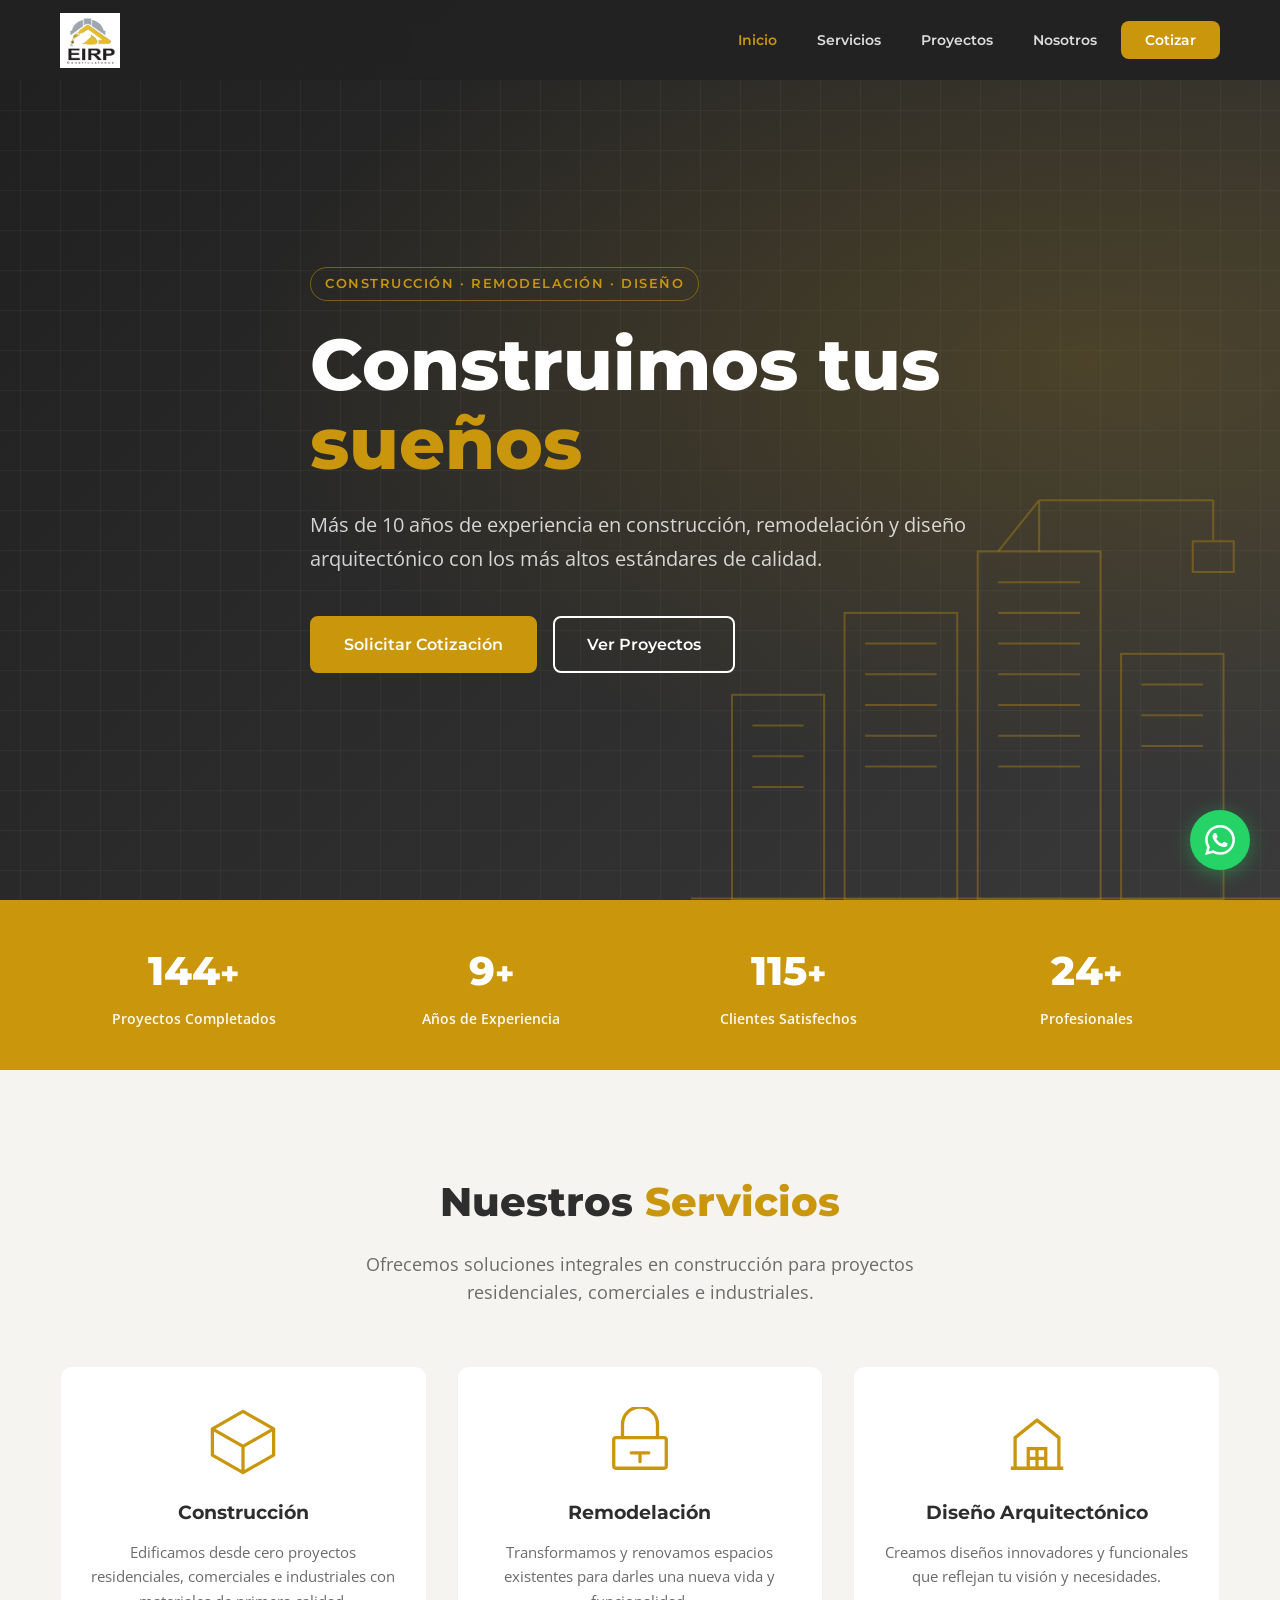
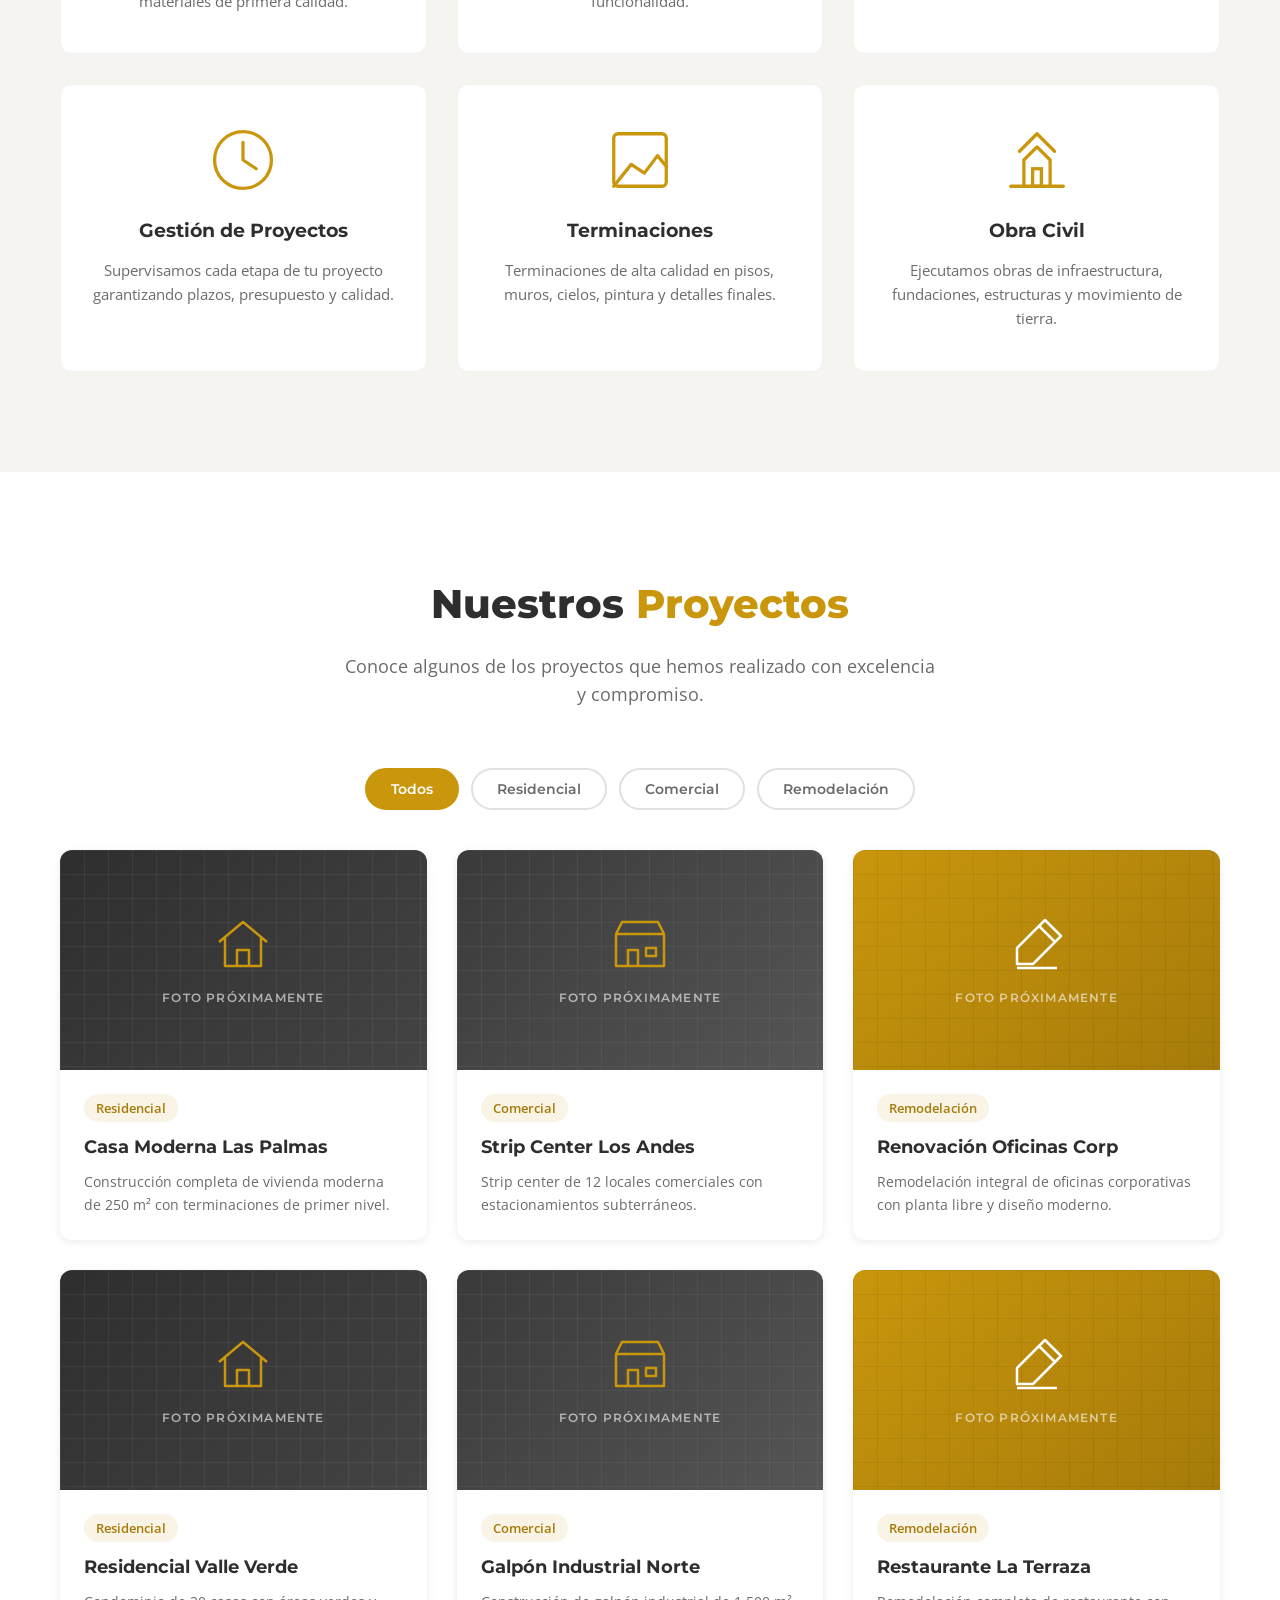
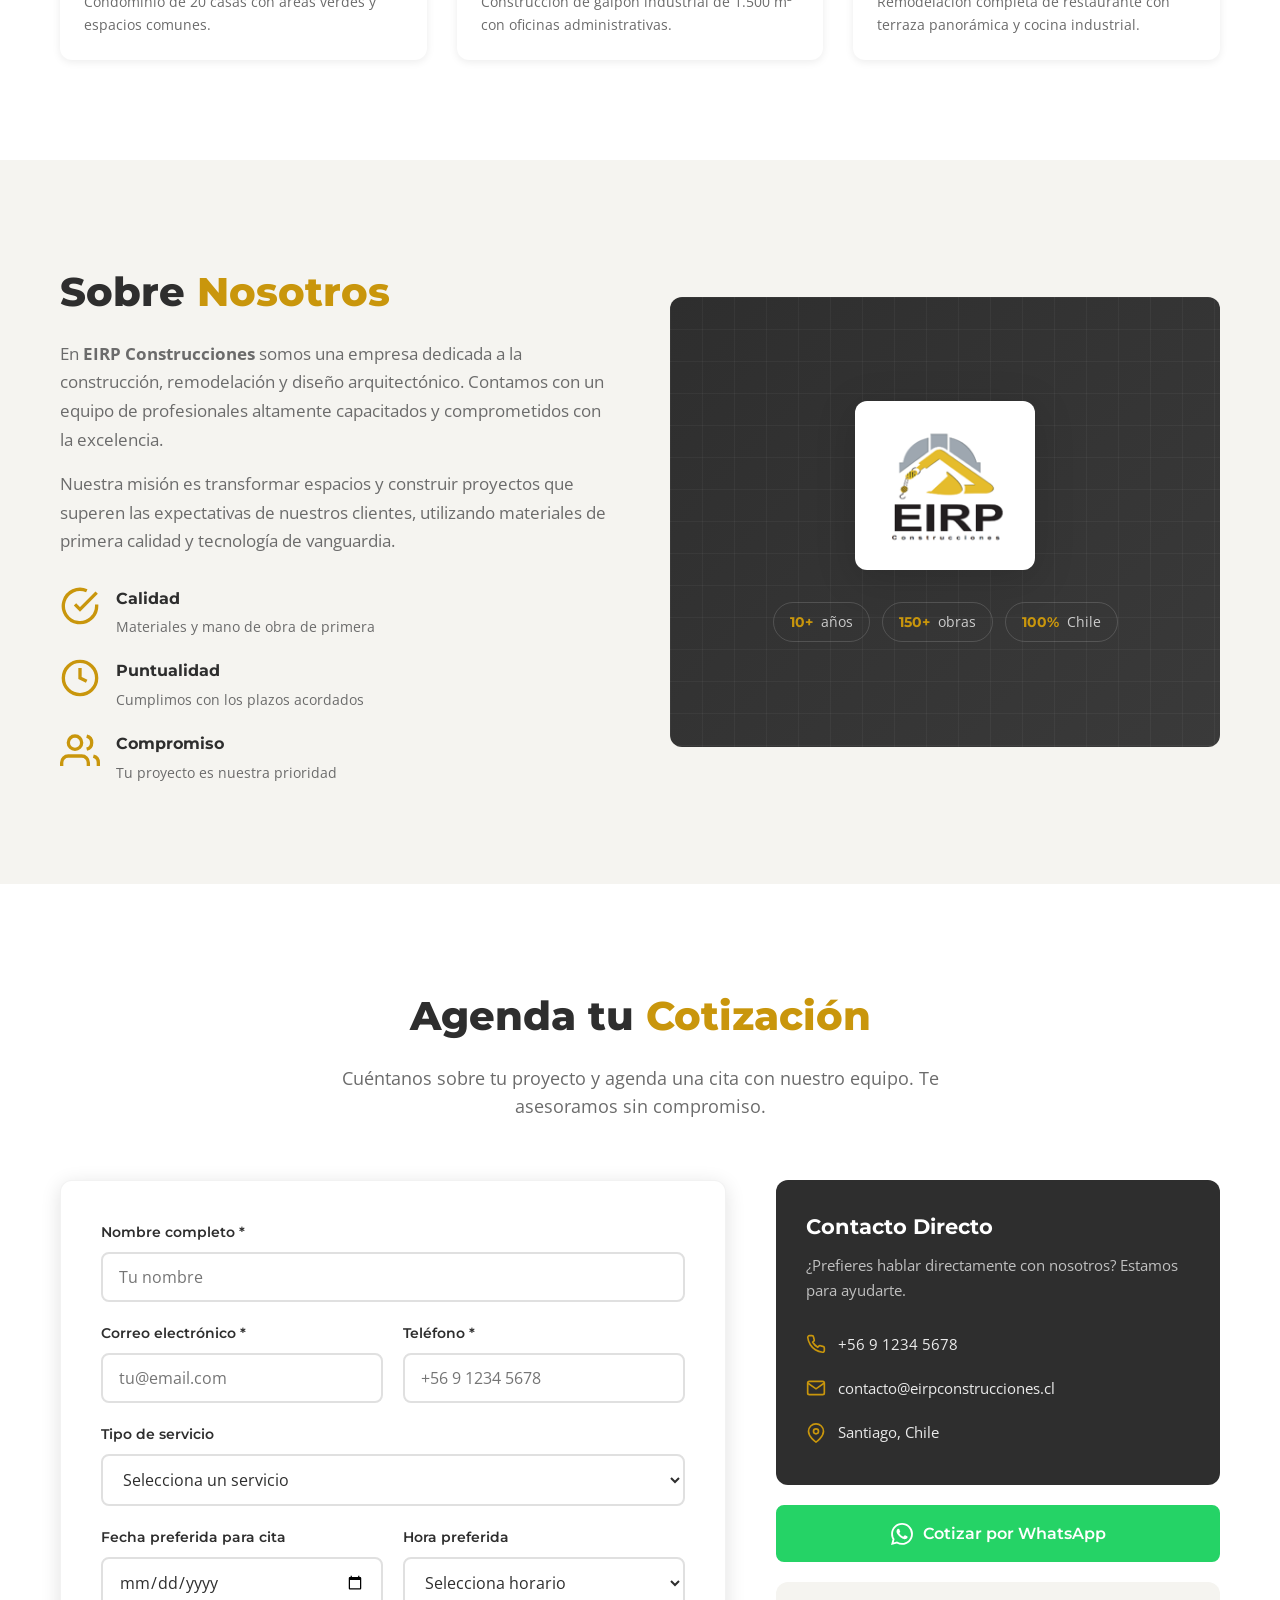
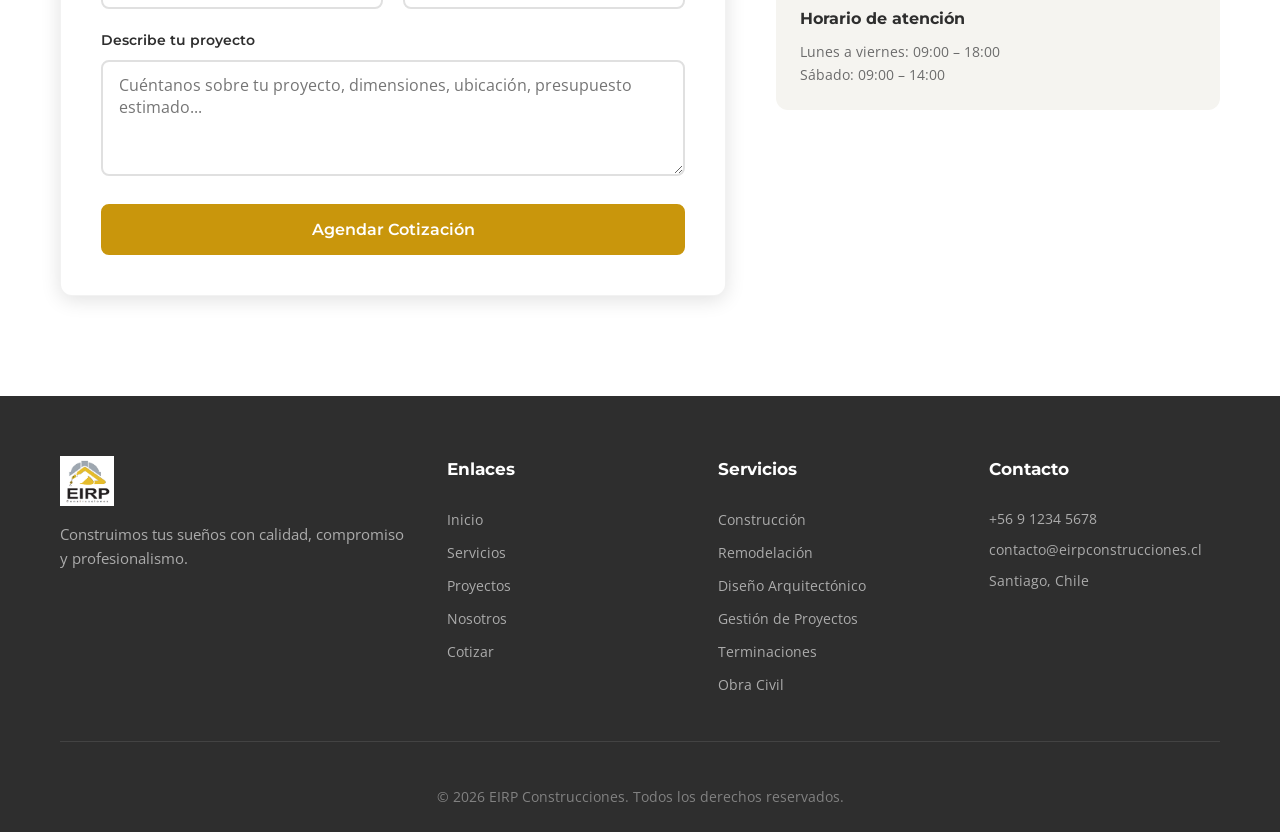
==== commit 0d0630f3: "Adaptar sitio a Chile, mejorar diseño y preparar despliegue en Netlify - Contenido y formato chileno" ====
--- a/index.html
+++ b/index.html
@@ -4,7 +4,16 @@
   <meta charset="UTF-8">
   <meta name="viewport" content="width=device-width, initial-scale=1.0">
   <title>EIRP Construcciones | Construimos tus sueños</title>
-  <meta name="description" content="EIRP Construcciones - Empresa constructora especializada en construcción, remodelación y diseño arquitectónico. Solicita tu cotización.">
+  <meta name="description" content="EIRP Construcciones - Empresa constructora en Chile especializada en construcción, remodelación y diseño arquitectónico. Solicita tu cotización.">
+  <meta name="theme-color" content="#2E2E2E">
+  <meta property="og:title" content="EIRP Construcciones | Construimos tus sueños">
+  <meta property="og:description" content="Construcción, remodelación y diseño arquitectónico en Chile. Cotiza tu proyecto sin compromiso.">
+  <meta property="og:image" content="assets/logo.png">
+  <meta property="og:type" content="website">
+  <meta property="og:locale" content="es_CL">
+  <link rel="icon" href="assets/favicon.png" type="image/png">
+  <link rel="apple-touch-icon" href="assets/favicon.png">
+  <script>document.documentElement.classList.add('js');</script>
   <link rel="preconnect" href="https://fonts.googleapis.com">
   <link rel="preconnect" href="https://fonts.gstatic.com" crossorigin>
   <link href="https://fonts.googleapis.com/css2?family=Montserrat:wght@400;600;700;800&family=Open+Sans:wght@400;500;600&display=swap" rel="stylesheet">
@@ -38,7 +47,9 @@
   <!-- Hero -->
   <section class="hero" id="inicio">
     <div class="hero__overlay"></div>
+    <svg class="hero__skyline" viewBox="0 0 600 400" fill="none" aria-hidden="true"><g stroke="currentColor" stroke-width="2"><rect x="40" y="200" width="90" height="200"/><rect x="150" y="120" width="110" height="280"/><rect x="280" y="60" width="120" height="340"/><rect x="420" y="160" width="100" height="240"/><path d="M340 60V10M340 10h170M340 10l-40 50M510 10v40M490 50h40v30h-40z"/><path d="M170 150h70M170 180h70M170 210h70M170 240h70M170 270h70M300 90h80M300 120h80M300 150h80M300 180h80M300 210h80M300 240h80M300 270h80M440 190h60M440 220h60M440 250h60M60 230h50M60 260h50M60 290h50"/><path d="M0 399h600"/></g></svg>
     <div class="container hero__content">
+      <span class="hero__eyebrow">Construcción · Remodelación · Diseño</span>
       <h1 class="hero__title">Construimos tus <span class="text-accent">sueños</span></h1>
       <p class="hero__subtitle">Más de 10 años de experiencia en construcción, remodelación y diseño arquitectónico con los más altos estándares de calidad.</p>
       <div class="hero__actions">
@@ -52,19 +63,19 @@
   <section class="stats">
     <div class="container stats__grid">
       <div class="stat">
-        <span class="stat__number" data-target="150">0</span><span class="stat__plus">+</span>
+        <span class="stat__number" data-target="150">150</span><span class="stat__plus">+</span>
         <span class="stat__label">Proyectos Completados</span>
       </div>
       <div class="stat">
-        <span class="stat__number" data-target="10">0</span><span class="stat__plus">+</span>
+        <span class="stat__number" data-target="10">10</span><span class="stat__plus">+</span>
         <span class="stat__label">Años de Experiencia</span>
       </div>
       <div class="stat">
-        <span class="stat__number" data-target="120">0</span><span class="stat__plus">+</span>
+        <span class="stat__number" data-target="120">120</span><span class="stat__plus">+</span>
         <span class="stat__label">Clientes Satisfechos</span>
       </div>
       <div class="stat">
-        <span class="stat__number" data-target="25">0</span><span class="stat__plus">+</span>
+        <span class="stat__number" data-target="25">25</span><span class="stat__plus">+</span>
         <span class="stat__label">Profesionales</span>
       </div>
     </div>
@@ -108,15 +119,15 @@
           <div class="servicio-card__icon">
             <svg viewBox="0 0 64 64" fill="none" xmlns="http://www.w3.org/2000/svg"><path d="M8 56l16-20 12 8 12-16 8 10" stroke="currentColor" stroke-width="3" stroke-linecap="round" stroke-linejoin="round"/><rect x="8" y="8" width="48" height="48" rx="4" stroke="currentColor" stroke-width="3"/></svg>
           </div>
-          <h3 class="servicio-card__title">Acabados y Terminaciones</h3>
-          <p class="servicio-card__desc">Aplicamos acabados de alta calidad en pisos, muros, pintura y detalles finales.</p>
+          <h3 class="servicio-card__title">Terminaciones</h3>
+          <p class="servicio-card__desc">Terminaciones de alta calidad en pisos, muros, cielos, pintura y detalles finales.</p>
         </div>
         <div class="servicio-card" data-aos>
           <div class="servicio-card__icon">
             <svg viewBox="0 0 64 64" fill="none" xmlns="http://www.w3.org/2000/svg"><path d="M20 56V32l12-12 12 12v24" stroke="currentColor" stroke-width="3" stroke-linejoin="round"/><path d="M8 56h48" stroke="currentColor" stroke-width="3" stroke-linecap="round"/><rect x="28" y="40" width="8" height="16" stroke="currentColor" stroke-width="3"/><path d="M16 24l16-16 16 16" stroke="currentColor" stroke-width="3" stroke-linecap="round" stroke-linejoin="round"/></svg>
           </div>
           <h3 class="servicio-card__title">Obra Civil</h3>
-          <p class="servicio-card__desc">Ejecutamos obras de infraestructura, cimentaciones, estructuras y movimiento de tierras.</p>
+          <p class="servicio-card__desc">Ejecutamos obras de infraestructura, fundaciones, estructuras y movimiento de tierra.</p>
         </div>
       </div>
     </div>
@@ -135,63 +146,69 @@
       </div>
       <div class="proyectos__grid">
         <div class="proyecto-card" data-category="residencial" data-aos>
-          <div class="proyecto-card__img" style="background: linear-gradient(135deg, #667eea 0%, #764ba2 100%);">
-            <div class="proyecto-card__placeholder">Proyecto Residencial</div>
+          <div class="proyecto-card__img proyecto-card__img--residencial">
+            <svg class="proyecto-card__icon" viewBox="0 0 64 64" fill="none" stroke="currentColor" stroke-width="2.5" stroke-linejoin="round" aria-hidden="true"><path d="M8 30L32 10l24 20M14 26v28h36V26M26 54V38h12v16"/></svg>
+            <span class="proyecto-card__placeholder">Foto próximamente</span>
           </div>
           <div class="proyecto-card__info">
             <span class="proyecto-card__cat">Residencial</span>
             <h3 class="proyecto-card__title">Casa Moderna Las Palmas</h3>
-            <p class="proyecto-card__desc">Construcción completa de residencia moderna de 250m² con acabados premium.</p>
+            <p class="proyecto-card__desc">Construcción completa de vivienda moderna de 250 m² con terminaciones de primer nivel.</p>
           </div>
         </div>
         <div class="proyecto-card" data-category="comercial" data-aos>
-          <div class="proyecto-card__img" style="background: linear-gradient(135deg, #f093fb 0%, #f5576c 100%);">
-            <div class="proyecto-card__placeholder">Proyecto Comercial</div>
+          <div class="proyecto-card__img proyecto-card__img--comercial">
+            <svg class="proyecto-card__icon" viewBox="0 0 64 64" fill="none" stroke="currentColor" stroke-width="2.5" stroke-linejoin="round" aria-hidden="true"><path d="M8 22h48v32H8zM8 22l6-12h36l6 12M20 54V38h10v16M38 36h10v8H38z"/></svg>
+            <span class="proyecto-card__placeholder">Foto próximamente</span>
           </div>
           <div class="proyecto-card__info">
             <span class="proyecto-card__cat">Comercial</span>
-            <h3 class="proyecto-card__title">Plaza Comercial Centro</h3>
-            <p class="proyecto-card__desc">Desarrollo de plaza comercial con 12 locales y estacionamiento subterráneo.</p>
+            <h3 class="proyecto-card__title">Strip Center Los Andes</h3>
+            <p class="proyecto-card__desc">Strip center de 12 locales comerciales con estacionamientos subterráneos.</p>
           </div>
         </div>
         <div class="proyecto-card" data-category="remodelacion" data-aos>
-          <div class="proyecto-card__img" style="background: linear-gradient(135deg, #4facfe 0%, #00f2fe 100%);">
-            <div class="proyecto-card__placeholder">Remodelación</div>
+          <div class="proyecto-card__img proyecto-card__img--remodelacion">
+            <svg class="proyecto-card__icon" viewBox="0 0 64 64" fill="none" stroke="currentColor" stroke-width="2.5" stroke-linejoin="round" aria-hidden="true"><path d="M40 8l16 16-28 28H12V36zM34 14l16 16M12 56h40"/></svg>
+            <span class="proyecto-card__placeholder">Foto próximamente</span>
           </div>
           <div class="proyecto-card__info">
             <span class="proyecto-card__cat">Remodelación</span>
             <h3 class="proyecto-card__title">Renovación Oficinas Corp</h3>
-            <p class="proyecto-card__desc">Remodelación integral de oficinas corporativas con diseño moderno open-space.</p>
+            <p class="proyecto-card__desc">Remodelación integral de oficinas corporativas con planta libre y diseño moderno.</p>
           </div>
         </div>
         <div class="proyecto-card" data-category="residencial" data-aos>
-          <div class="proyecto-card__img" style="background: linear-gradient(135deg, #43e97b 0%, #38f9d7 100%);">
-            <div class="proyecto-card__placeholder">Proyecto Residencial</div>
+          <div class="proyecto-card__img proyecto-card__img--residencial">
+            <svg class="proyecto-card__icon" viewBox="0 0 64 64" fill="none" stroke="currentColor" stroke-width="2.5" stroke-linejoin="round" aria-hidden="true"><path d="M8 30L32 10l24 20M14 26v28h36V26M26 54V38h12v16"/></svg>
+            <span class="proyecto-card__placeholder">Foto próximamente</span>
           </div>
           <div class="proyecto-card__info">
             <span class="proyecto-card__cat">Residencial</span>
             <h3 class="proyecto-card__title">Residencial Valle Verde</h3>
-            <p class="proyecto-card__desc">Fraccionamiento de 20 casas con áreas verdes y amenidades compartidas.</p>
+            <p class="proyecto-card__desc">Condominio de 20 casas con áreas verdes y espacios comunes.</p>
           </div>
         </div>
         <div class="proyecto-card" data-category="comercial" data-aos>
-          <div class="proyecto-card__img" style="background: linear-gradient(135deg, #fa709a 0%, #fee140 100%);">
-            <div class="proyecto-card__placeholder">Proyecto Comercial</div>
+          <div class="proyecto-card__img proyecto-card__img--comercial">
+            <svg class="proyecto-card__icon" viewBox="0 0 64 64" fill="none" stroke="currentColor" stroke-width="2.5" stroke-linejoin="round" aria-hidden="true"><path d="M8 22h48v32H8zM8 22l6-12h36l6 12M20 54V38h10v16M38 36h10v8H38z"/></svg>
+            <span class="proyecto-card__placeholder">Foto próximamente</span>
           </div>
           <div class="proyecto-card__info">
             <span class="proyecto-card__cat">Comercial</span>
-            <h3 class="proyecto-card__title">Nave Industrial Norte</h3>
-            <p class="proyecto-card__desc">Construcción de nave industrial de 1,500m² con oficinas administrativas.</p>
+            <h3 class="proyecto-card__title">Galpón Industrial Norte</h3>
+            <p class="proyecto-card__desc">Construcción de galpón industrial de 1.500 m² con oficinas administrativas.</p>
           </div>
         </div>
         <div class="proyecto-card" data-category="remodelacion" data-aos>
-          <div class="proyecto-card__img" style="background: linear-gradient(135deg, #a18cd1 0%, #fbc2eb 100%);">
-            <div class="proyecto-card__placeholder">Remodelación</div>
+          <div class="proyecto-card__img proyecto-card__img--remodelacion">
+            <svg class="proyecto-card__icon" viewBox="0 0 64 64" fill="none" stroke="currentColor" stroke-width="2.5" stroke-linejoin="round" aria-hidden="true"><path d="M40 8l16 16-28 28H12V36zM34 14l16 16M12 56h40"/></svg>
+            <span class="proyecto-card__placeholder">Foto próximamente</span>
           </div>
           <div class="proyecto-card__info">
             <span class="proyecto-card__cat">Remodelación</span>
             <h3 class="proyecto-card__title">Restaurante La Terraza</h3>
-            <p class="proyecto-card__desc">Remodelación completa de restaurante con terraza panorámica y cocina profesional.</p>
+            <p class="proyecto-card__desc">Remodelación completa de restaurante con terraza panorámica y cocina industrial.</p>
           </div>
         </div>
       </div>
@@ -238,8 +255,12 @@
         </div>
         <div class="nosotros__image" data-aos>
           <div class="nosotros__image-placeholder">
-            <svg viewBox="0 0 120 120" fill="none" xmlns="http://www.w3.org/2000/svg"><rect x="10" y="60" width="30" height="50" stroke="currentColor" stroke-width="3" fill="none"/><rect x="45" y="40" width="30" height="70" stroke="currentColor" stroke-width="3" fill="none"/><rect x="80" y="20" width="30" height="90" stroke="currentColor" stroke-width="3" fill="none"/><path d="M5 110h110" stroke="currentColor" stroke-width="3"/></svg>
-            <p>EIRP Construcciones</p>
+            <img src="assets/logo.png" alt="" class="nosotros__logo">
+            <div class="nosotros__badges">
+              <span><strong>10+</strong> años</span>
+              <span><strong>150+</strong> obras</span>
+              <span><strong>100%</strong> Chile</span>
+            </div>
           </div>
         </div>
       </div>
@@ -252,7 +273,9 @@
       <h2 class="section__title">Agenda tu <span class="text-accent">Cotización</span></h2>
       <p class="section__subtitle">Cuéntanos sobre tu proyecto y agenda una cita con nuestro equipo. Te asesoramos sin compromiso.</p>
       <div class="cotizar__grid">
-        <form class="cotizar__form" id="cotizarForm" data-aos>
+        <form class="cotizar__form" id="cotizarForm" name="cotizacion" method="POST" action="/gracias.html" data-netlify="true" netlify-honeypot="bot-field" data-aos>
+          <input type="hidden" name="form-name" value="cotizacion">
+          <p class="form-hidden"><label>No llenar: <input name="bot-field"></label></p>
           <div class="form-group">
             <label for="nombre">Nombre completo *</label>
             <input type="text" id="nombre" name="nombre" required placeholder="Tu nombre">
@@ -264,7 +287,7 @@
             </div>
             <div class="form-group">
               <label for="telefono">Teléfono *</label>
-              <input type="tel" id="telefono" name="telefono" required placeholder="+52 123 456 7890">
+              <input type="tel" id="telefono" name="telefono" required placeholder="+56 9 1234 5678">
             </div>
           </div>
           <div class="form-group">
@@ -275,7 +298,7 @@
               <option value="remodelacion">Remodelación</option>
               <option value="diseno">Diseño Arquitectónico</option>
               <option value="gestion">Gestión de Proyectos</option>
-              <option value="acabados">Acabados y Terminaciones</option>
+              <option value="terminaciones">Terminaciones</option>
               <option value="obra-civil">Obra Civil</option>
               <option value="otro">Otro</option>
             </select>
@@ -289,15 +312,15 @@
               <label for="hora">Hora preferida</label>
               <select id="hora" name="hora">
                 <option value="">Selecciona horario</option>
-                <option value="09:00">09:00 AM</option>
-                <option value="10:00">10:00 AM</option>
-                <option value="11:00">11:00 AM</option>
-                <option value="12:00">12:00 PM</option>
-                <option value="13:00">01:00 PM</option>
-                <option value="14:00">02:00 PM</option>
-                <option value="15:00">03:00 PM</option>
-                <option value="16:00">04:00 PM</option>
-                <option value="17:00">05:00 PM</option>
+                <option value="09:00">09:00</option>
+                <option value="10:00">10:00</option>
+                <option value="11:00">11:00</option>
+                <option value="12:00">12:00</option>
+                <option value="13:00">13:00</option>
+                <option value="14:00">14:00</option>
+                <option value="15:00">15:00</option>
+                <option value="16:00">16:00</option>
+                <option value="17:00">17:00</option>
               </select>
             </div>
           </div>
@@ -314,28 +337,28 @@
         <div class="cotizar__info" data-aos>
           <div class="cotizar__card">
             <h3>Contacto Directo</h3>
-            <p>Prefiere contactarnos directamente? Estamos para ayudarte.</p>
+            <p>¿Prefieres hablar directamente con nosotros? Estamos para ayudarte.</p>
             <div class="cotizar__contact-item">
               <svg viewBox="0 0 24 24" fill="none" stroke="currentColor" stroke-width="2"><path d="M22 16.92v3a2 2 0 01-2.18 2 19.79 19.79 0 01-8.63-3.07 19.5 19.5 0 01-6-6 19.79 19.79 0 01-3.07-8.67A2 2 0 014.11 2h3a2 2 0 012 1.72 12.84 12.84 0 00.7 2.81 2 2 0 01-.45 2.11L8.09 9.91a16 16 0 006 6l1.27-1.27a2 2 0 012.11-.45 12.84 12.84 0 002.81.7A2 2 0 0122 16.92z"/></svg>
-              <span>+52 123 456 7890</span>
+              <a href="tel:+56912345678">+56 9 1234 5678</a>
             </div>
             <div class="cotizar__contact-item">
               <svg viewBox="0 0 24 24" fill="none" stroke="currentColor" stroke-width="2"><path d="M4 4h16c1.1 0 2 .9 2 2v12c0 1.1-.9 2-2 2H4c-1.1 0-2-.9-2-2V6c0-1.1.9-2 2-2z"/><polyline points="22,6 12,13 2,6"/></svg>
-              <span>contacto@eirpconstrucciones.com</span>
+              <a href="mailto:contacto@eirpconstrucciones.cl">contacto@eirpconstrucciones.cl</a>
             </div>
             <div class="cotizar__contact-item">
               <svg viewBox="0 0 24 24" fill="none" stroke="currentColor" stroke-width="2"><path d="M21 10c0 7-9 13-9 13s-9-6-9-13a9 9 0 0118 0z"/><circle cx="12" cy="10" r="3"/></svg>
-              <span>Ciudad de México, México</span>
-            </div>
-          </div>
-          <a href="https://wa.me/521234567890?text=Hola%2C%20me%20interesa%20solicitar%20una%20cotizaci%C3%B3n%20para%20un%20proyecto%20de%20construcci%C3%B3n." class="btn btn--whatsapp btn--full" target="_blank" rel="noopener">
+              <span>Santiago, Chile</span>
+            </div>
+          </div>
+          <a href="https://wa.me/56912345678?text=Hola%2C%20me%20interesa%20solicitar%20una%20cotizaci%C3%B3n%20para%20un%20proyecto%20de%20construcci%C3%B3n." class="btn btn--whatsapp btn--full" data-wa target="_blank" rel="noopener">
             <svg viewBox="0 0 24 24" fill="currentColor"><path d="M17.472 14.382c-.297-.149-1.758-.867-2.03-.967-.273-.099-.471-.148-.67.15-.197.297-.767.966-.94 1.164-.173.199-.347.223-.644.075-.297-.15-1.255-.463-2.39-1.475-.883-.788-1.48-1.761-1.653-2.059-.173-.297-.018-.458.13-.606.134-.133.298-.347.446-.52.149-.174.198-.298.298-.497.099-.198.05-.371-.025-.52-.075-.149-.669-1.612-.916-2.207-.242-.579-.487-.5-.669-.51-.173-.008-.371-.01-.57-.01-.198 0-.52.074-.792.372-.272.297-1.04 1.016-1.04 2.479 0 1.462 1.065 2.875 1.213 3.074.149.198 2.096 3.2 5.077 4.487.709.306 1.262.489 1.694.625.712.227 1.36.195 1.871.118.571-.085 1.758-.719 2.006-1.413.248-.694.248-1.289.173-1.413-.074-.124-.272-.198-.57-.347m-5.421 7.403h-.004a9.87 9.87 0 01-5.031-1.378l-.361-.214-3.741.982.998-3.648-.235-.374a9.86 9.86 0 01-1.51-5.26c.001-5.45 4.436-9.884 9.888-9.884 2.64 0 5.122 1.03 6.988 2.898a9.825 9.825 0 012.893 6.994c-.003 5.45-4.437 9.884-9.885 9.884m8.413-18.297A11.815 11.815 0 0012.05 0C5.495 0 .16 5.335.157 11.892c0 2.096.547 4.142 1.588 5.945L.057 24l6.305-1.654a11.882 11.882 0 005.683 1.448h.005c6.554 0 11.89-5.335 11.893-11.893a11.821 11.821 0 00-3.48-8.413z"/></svg>
             Cotizar por WhatsApp
           </a>
           <div class="cotizar__horario">
             <h4>Horario de atención</h4>
-            <p>Lunes a Viernes: 9:00 AM - 6:00 PM</p>
-            <p>Sábados: 9:00 AM - 2:00 PM</p>
+            <p>Lunes a viernes: 09:00 – 18:00</p>
+            <p>Sábado: 09:00 – 14:00</p>
           </div>
         </div>
       </div>
@@ -367,24 +390,25 @@
             <li>Remodelación</li>
             <li>Diseño Arquitectónico</li>
             <li>Gestión de Proyectos</li>
+            <li>Terminaciones</li>
             <li>Obra Civil</li>
           </ul>
         </div>
         <div class="footer__contacto">
           <h4>Contacto</h4>
-          <p>+52 123 456 7890</p>
-          <p>contacto@eirpconstrucciones.com</p>
-          <p>Ciudad de México, México</p>
+          <p>+56 9 1234 5678</p>
+          <p>contacto@eirpconstrucciones.cl</p>
+          <p>Santiago, Chile</p>
         </div>
       </div>
       <div class="footer__bottom">
-        <p>&copy; 2026 EIRP Construcciones. Todos los derechos reservados.</p>
+        <p>&copy; <span id="year">2026</span> EIRP Construcciones. Todos los derechos reservados.</p>
       </div>
     </div>
   </footer>
 
   <!-- WhatsApp Floating Button -->
-  <a href="https://wa.me/521234567890?text=Hola%2C%20me%20interesa%20solicitar%20una%20cotizaci%C3%B3n%20para%20un%20proyecto%20de%20construcci%C3%B3n." class="whatsapp-float" target="_blank" rel="noopener" aria-label="Contactar por WhatsApp">
+  <a href="https://wa.me/56912345678?text=Hola%2C%20me%20interesa%20solicitar%20una%20cotizaci%C3%B3n%20para%20un%20proyecto%20de%20construcci%C3%B3n." class="whatsapp-float" data-wa target="_blank" rel="noopener" aria-label="Contactar por WhatsApp">
     <svg viewBox="0 0 24 24" fill="currentColor"><path d="M17.472 14.382c-.297-.149-1.758-.867-2.03-.967-.273-.099-.471-.148-.67.15-.197.297-.767.966-.94 1.164-.173.199-.347.223-.644.075-.297-.15-1.255-.463-2.39-1.475-.883-.788-1.48-1.761-1.653-2.059-.173-.297-.018-.458.13-.606.134-.133.298-.347.446-.52.149-.174.198-.298.298-.497.099-.198.05-.371-.025-.52-.075-.149-.669-1.612-.916-2.207-.242-.579-.487-.5-.669-.51-.173-.008-.371-.01-.57-.01-.198 0-.52.074-.792.372-.272.297-1.04 1.016-1.04 2.479 0 1.462 1.065 2.875 1.213 3.074.149.198 2.096 3.2 5.077 4.487.709.306 1.262.489 1.694.625.712.227 1.36.195 1.871.118.571-.085 1.758-.719 2.006-1.413.248-.694.248-1.289.173-1.413-.074-.124-.272-.198-.57-.347m-5.421 7.403h-.004a9.87 9.87 0 01-5.031-1.378l-.361-.214-3.741.982.998-3.648-.235-.374a9.86 9.86 0 01-1.51-5.26c.001-5.45 4.436-9.884 9.888-9.884 2.64 0 5.122 1.03 6.988 2.898a9.825 9.825 0 012.893 6.994c-.003 5.45-4.437 9.884-9.885 9.884m8.413-18.297A11.815 11.815 0 0012.05 0C5.495 0 .16 5.335.157 11.892c0 2.096.547 4.142 1.588 5.945L.057 24l6.305-1.654a11.882 11.882 0 005.683 1.448h.005c6.554 0 11.89-5.335 11.893-11.893a11.821 11.821 0 00-3.48-8.413z"/></svg>
   </a>
 
--- a/css/styles.css
+++ b/css/styles.css
@@ -129,7 +129,7 @@
   left: 0;
   right: 0;
   z-index: 1000;
-  background: rgba(26, 26, 46, 0.95);
+  background: rgba(34, 34, 34, 0.95);
   backdrop-filter: blur(10px);
   transition: all var(--transition);
 }
@@ -220,10 +220,39 @@
   display: flex;
   align-items: center;
   background:
-    linear-gradient(135deg, rgba(46,46,46,0.93) 0%, rgba(58,58,58,0.90) 100%),
+    radial-gradient(ellipse at 85% 40%, rgba(201,150,12,0.18) 0%, transparent 55%),
+    linear-gradient(rgba(255,255,255,0.035) 1px, transparent 1px) 0 0 / 40px 40px,
+    linear-gradient(90deg, rgba(255,255,255,0.035) 1px, transparent 1px) 0 0 / 40px 40px,
+    linear-gradient(135deg, #1f1f1f 0%, #2E2E2E 60%, #3A3A3A 100%),
     url('data:image/svg+xml,<svg xmlns="http://www.w3.org/2000/svg" viewBox="0 0 1440 320"><path fill="%23C9960C" fill-opacity="0.05" d="M0,224L48,213.3C96,203,192,181,288,181.3C384,181,480,203,576,213.3C672,224,768,224,864,208C960,192,1056,160,1152,154.7C1248,149,1344,171,1392,181.3L1440,192L1440,320L1392,320C1344,320,1248,320,1152,320C1056,320,960,320,864,320C768,320,672,320,576,320C480,320,384,320,288,320C192,320,96,320,48,320L0,320Z"></path></svg>');
-  background-size: cover;
   background-position: center;
+  overflow: hidden;
+  padding: 120px 0 80px;
+}
+
+.hero__skyline {
+  position: absolute;
+  right: -2%;
+  bottom: 0;
+  width: min(48vw, 640px);
+  height: auto;
+  color: rgba(201,150,12,0.35);
+  z-index: 1;
+  pointer-events: none;
+}
+
+.hero__eyebrow {
+  display: inline-block;
+  font-family: var(--font-heading);
+  font-weight: 600;
+  font-size: 0.8rem;
+  letter-spacing: 0.12em;
+  text-transform: uppercase;
+  color: var(--color-primary);
+  border: 1px solid rgba(201,150,12,0.5);
+  padding: 6px 14px;
+  border-radius: 50px;
+  margin-bottom: 24px;
 }
 
 .hero__content {
@@ -284,10 +313,10 @@
 
 .stat__label {
   display: block;
-  color: rgba(255,255,255,0.9);
+  color: rgba(255,255,255,0.95);
   font-size: 0.9rem;
   margin-top: 4px;
-  font-weight: 500;
+  font-weight: 600;
 }
 
 /* ===== Sections ===== */
@@ -427,11 +456,47 @@
   overflow: hidden;
 }
 
+.proyecto-card__img {
+  background:
+    linear-gradient(rgba(255,255,255,0.05) 1px, transparent 1px) 0 0 / 24px 24px,
+    linear-gradient(90deg, rgba(255,255,255,0.05) 1px, transparent 1px) 0 0 / 24px 24px,
+    linear-gradient(135deg, var(--color-dark) 0%, #444 100%);
+  flex-direction: column;
+  gap: 12px;
+}
+
+.proyecto-card__img--comercial {
+  background:
+    linear-gradient(rgba(255,255,255,0.05) 1px, transparent 1px) 0 0 / 24px 24px,
+    linear-gradient(90deg, rgba(255,255,255,0.05) 1px, transparent 1px) 0 0 / 24px 24px,
+    linear-gradient(135deg, #3A3A3A 0%, #555 100%);
+}
+
+.proyecto-card__img--remodelacion {
+  background:
+    linear-gradient(rgba(0,0,0,0.06) 1px, transparent 1px) 0 0 / 24px 24px,
+    linear-gradient(90deg, rgba(0,0,0,0.06) 1px, transparent 1px) 0 0 / 24px 24px,
+    linear-gradient(135deg, var(--color-primary) 0%, var(--color-primary-dark) 100%);
+}
+
+.proyecto-card__icon {
+  width: 64px;
+  height: 64px;
+  color: var(--color-primary);
+  transition: transform var(--transition);
+}
+
+.proyecto-card__img--remodelacion .proyecto-card__icon { color: var(--color-white); }
+
+.proyecto-card:hover .proyecto-card__icon { transform: scale(1.1); }
+
 .proyecto-card__placeholder {
-  color: rgba(255,255,255,0.7);
+  color: rgba(255,255,255,0.6);
   font-family: var(--font-heading);
   font-weight: 600;
-  font-size: 1.1rem;
+  font-size: 0.75rem;
+  letter-spacing: 0.1em;
+  text-transform: uppercase;
 }
 
 .proyecto-card__info {
@@ -526,20 +591,41 @@
   flex-direction: column;
   align-items: center;
   justify-content: center;
-  gap: 20px;
+  gap: 32px;
+  background:
+    linear-gradient(rgba(255,255,255,0.04) 1px, transparent 1px) 0 0 / 32px 32px,
+    linear-gradient(90deg, rgba(255,255,255,0.04) 1px, transparent 1px) 0 0 / 32px 32px,
+    linear-gradient(135deg, var(--color-dark) 0%, var(--color-dark-2) 100%);
+  padding: 32px;
+}
+
+.nosotros__logo {
+  width: 180px;
+  background: var(--color-white);
+  padding: 20px;
+  border-radius: var(--radius);
+  box-shadow: var(--shadow-lg);
+}
+
+.nosotros__badges {
+  display: flex;
+  gap: 12px;
+  flex-wrap: wrap;
+  justify-content: center;
+}
+
+.nosotros__badges span {
+  color: rgba(255,255,255,0.75);
+  font-size: 0.85rem;
+  border: 1px solid rgba(255,255,255,0.15);
+  border-radius: 50px;
+  padding: 8px 16px;
+}
+
+.nosotros__badges strong {
   color: var(--color-primary);
-}
-
-.nosotros__image-placeholder svg {
-  width: 120px;
-  height: 120px;
-}
-
-.nosotros__image-placeholder p {
-  color: rgba(255,255,255,0.7);
-  font-family: var(--font-heading);
-  font-weight: 600;
-  font-size: 1.2rem;
+  font-family: var(--font-heading);
+  margin-right: 4px;
 }
 
 /* ===== Cotizar ===== */
@@ -658,6 +744,15 @@
   font-size: 0.95rem;
 }
 
+.cotizar__contact-item a:hover { color: var(--color-primary); }
+
+.form-hidden { position: absolute; left: -9999px; }
+
+.form-message a {
+  color: inherit;
+  text-decoration: underline;
+}
+
 .cotizar__contact-item svg {
   width: 20px;
   height: 20px;
@@ -784,13 +879,13 @@
 }
 
 /* ===== Scroll Animations ===== */
-[data-aos] {
+.js [data-aos] {
   opacity: 0;
   transform: translateY(30px);
   transition: opacity 0.6s ease, transform 0.6s ease;
 }
 
-[data-aos].visible {
+.js [data-aos].visible {
   opacity: 1;
   transform: translateY(0);
 }
@@ -940,3 +1035,15 @@
     padding: 20px;
   }
 }
+
+@media (max-width: 768px) {
+  .hero { min-height: 90vh; }
+  .hero__skyline { width: 90vw; right: -20%; opacity: 0.5; }
+  .proyecto-card__img { height: 180px; }
+}
+
+@media (prefers-reduced-motion: reduce) {
+  html { scroll-behavior: auto; }
+  *, *::before, *::after { animation: none !important; transition: none !important; }
+  .js [data-aos] { opacity: 1; transform: none; }
+}
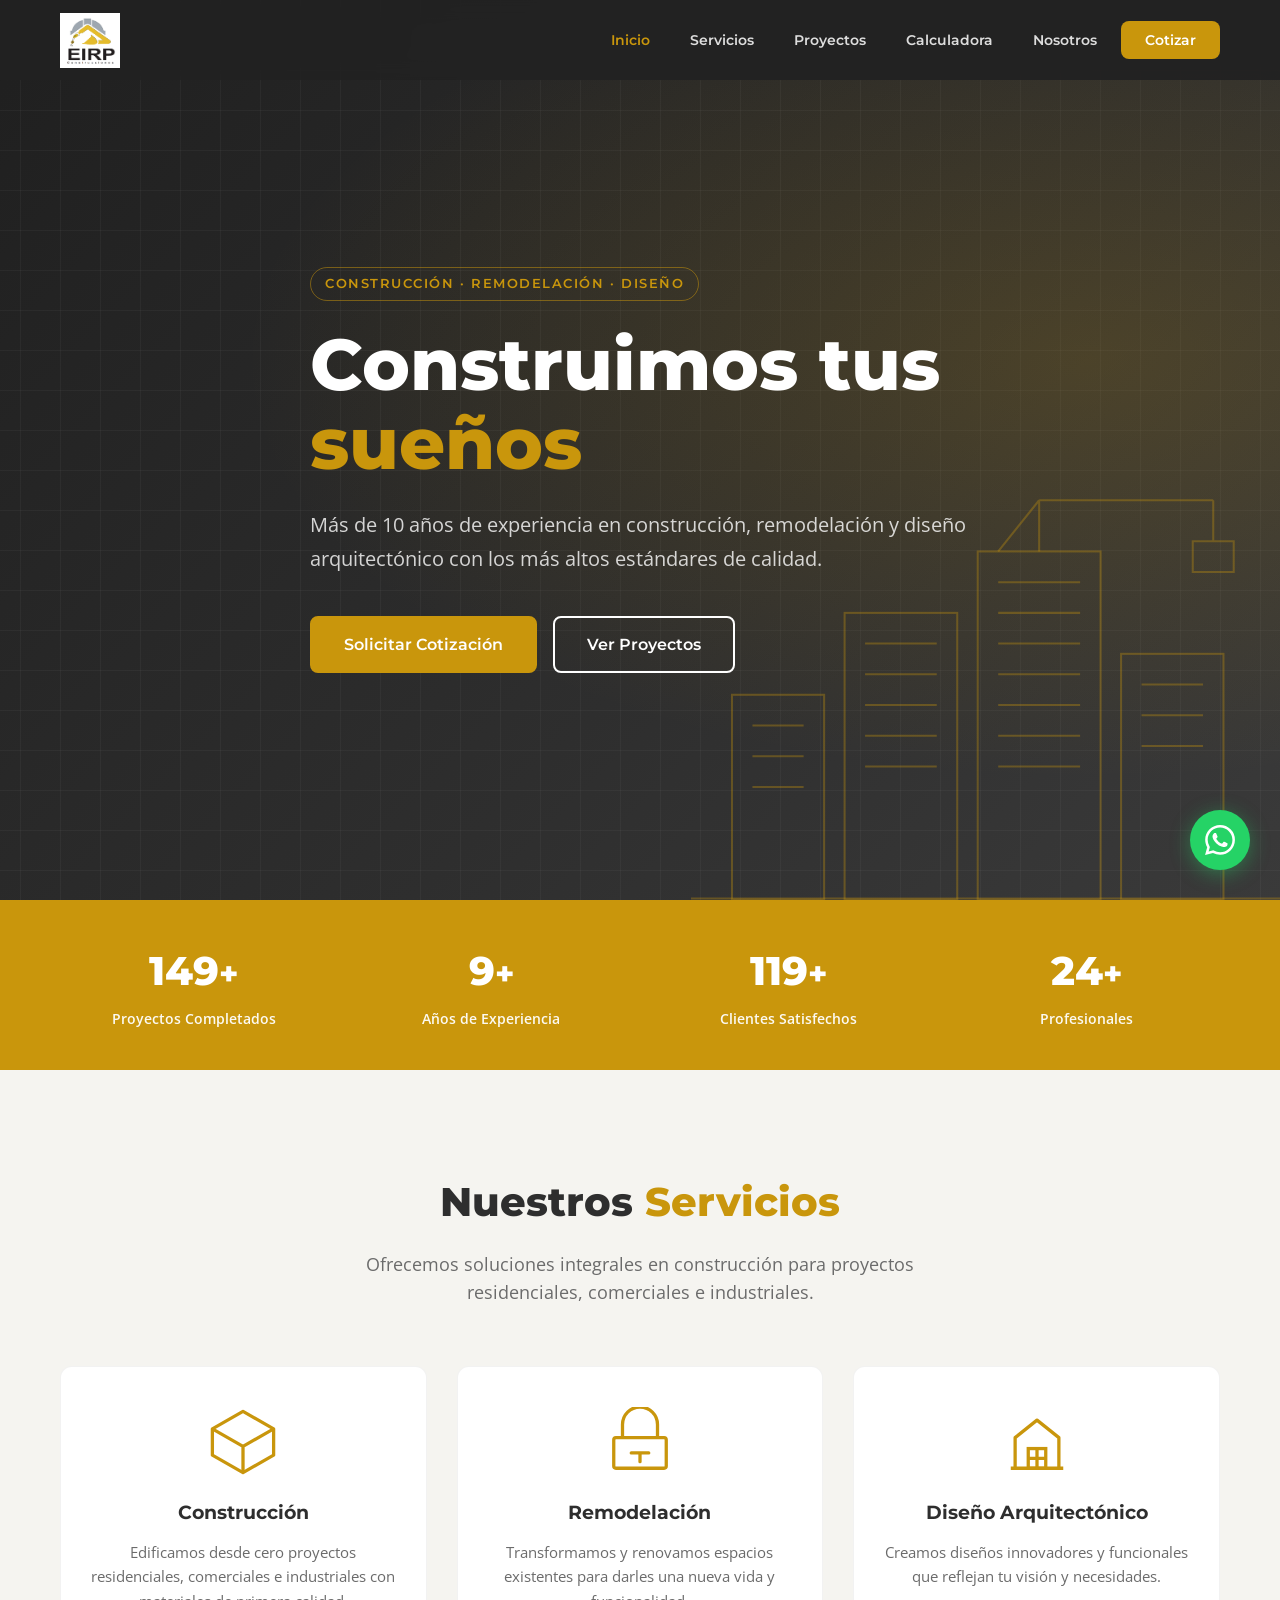
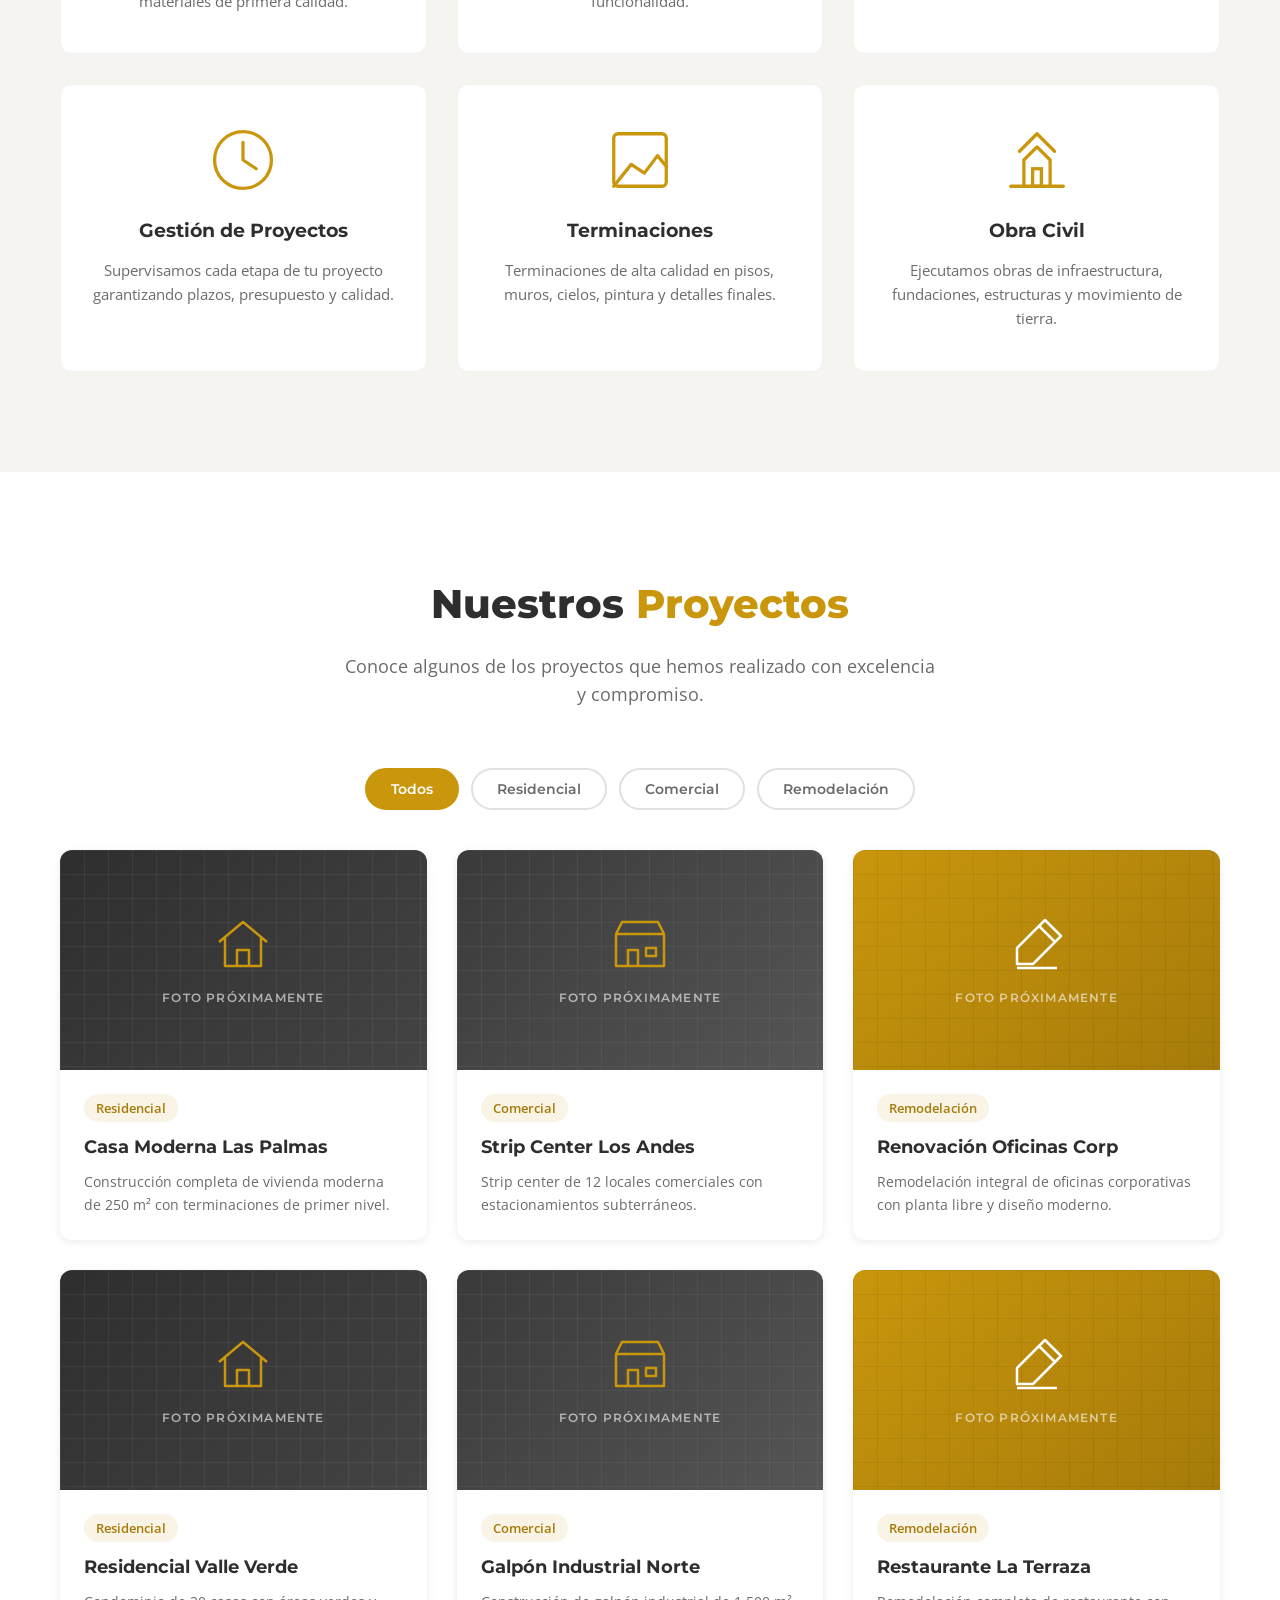
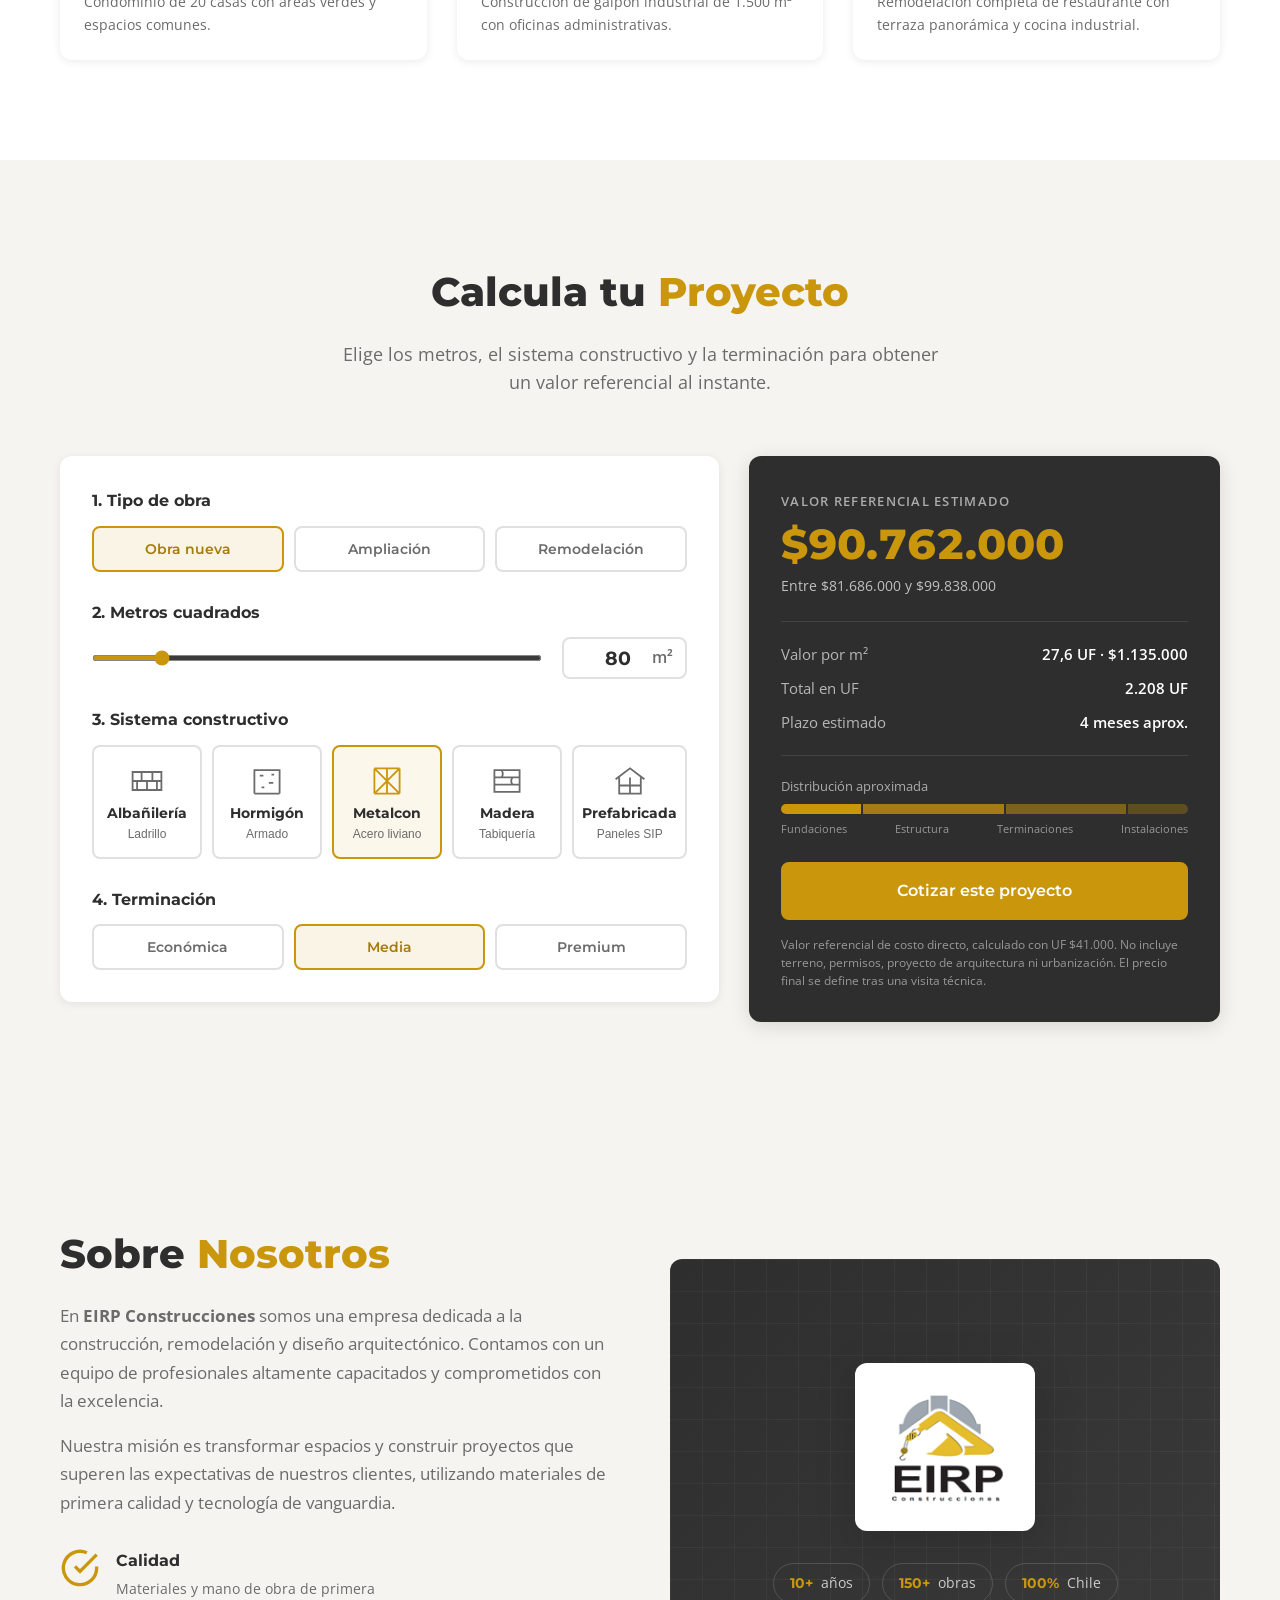
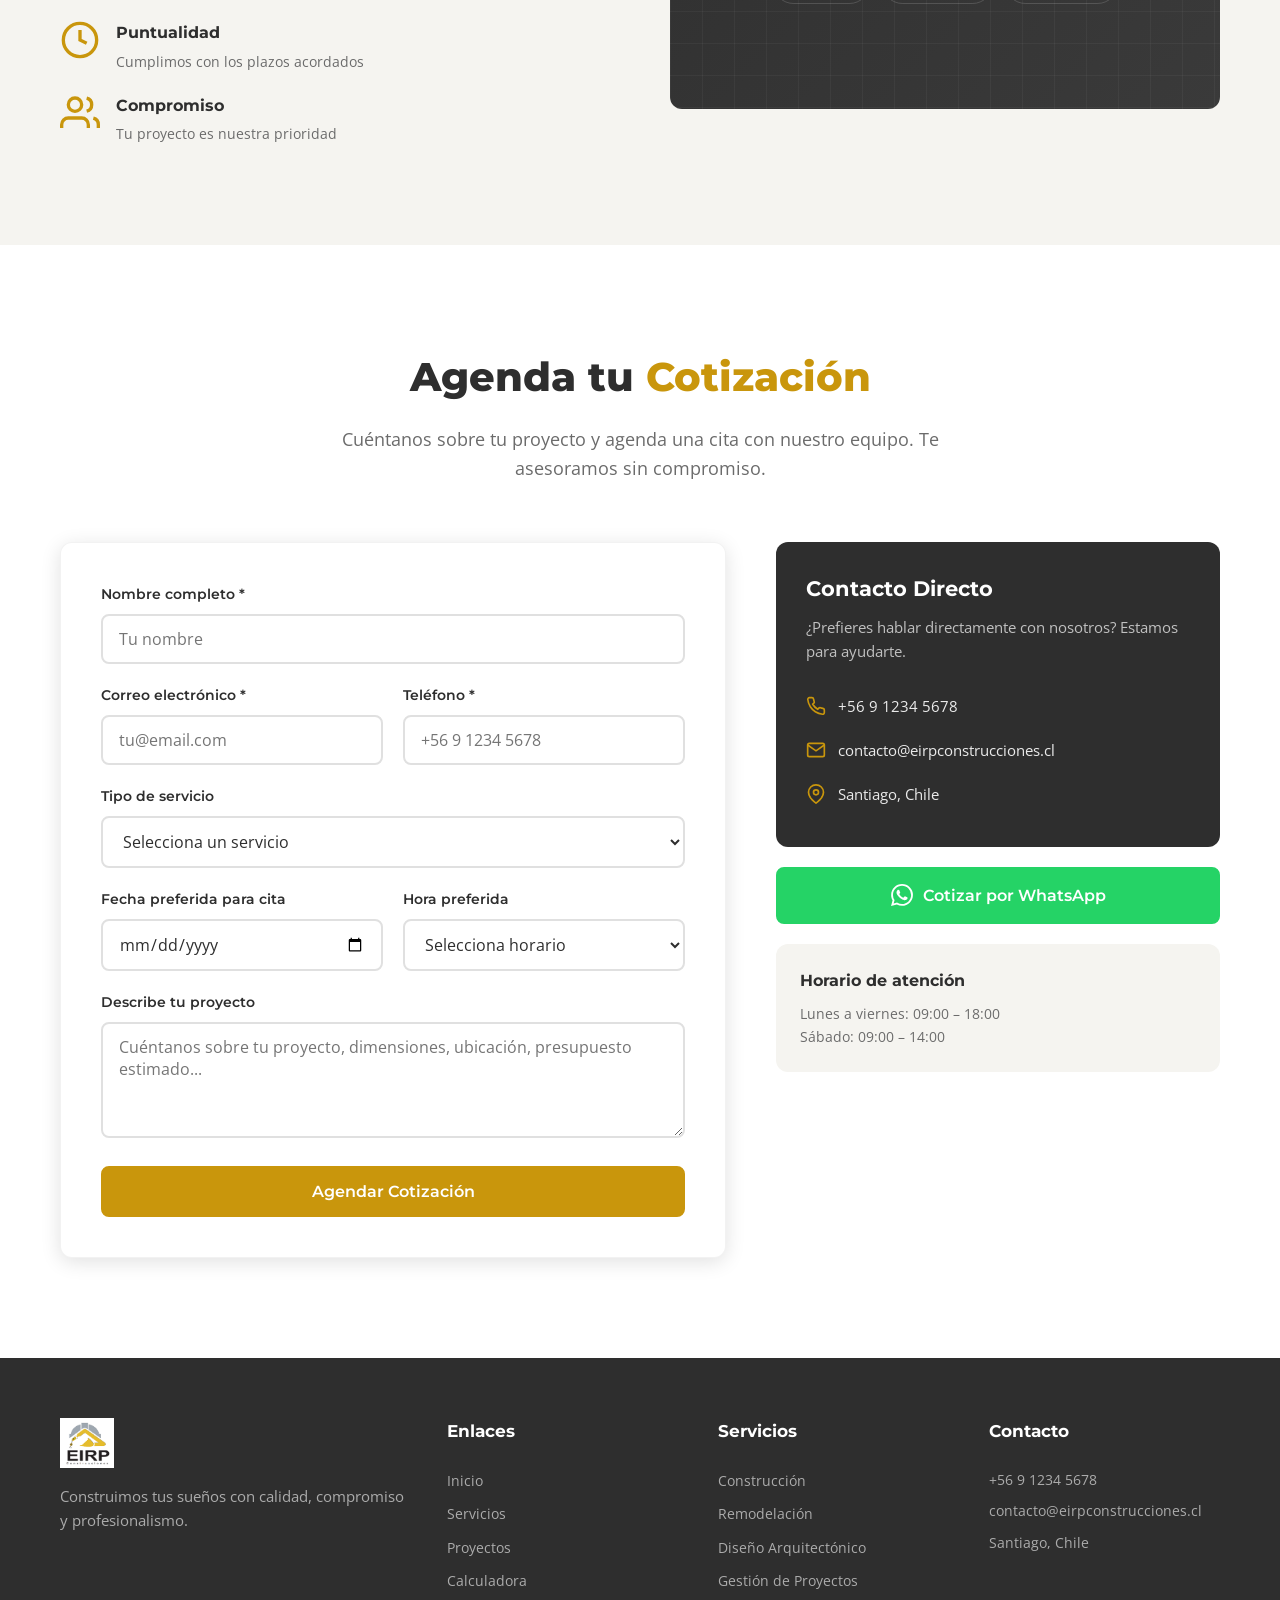
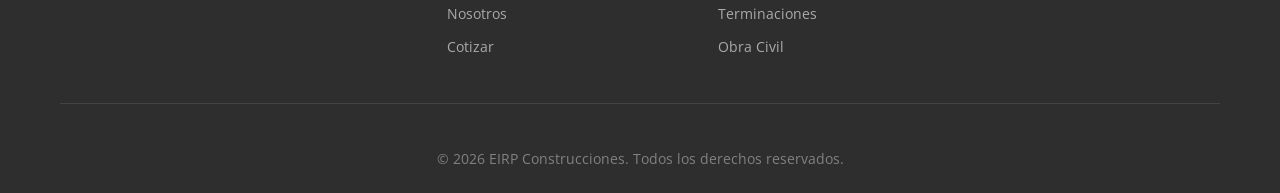
==== commit 959ae1c3: "Agregar calculadora interactiva de proyecto por m², sistema constructivo y terminación Valores refer" ====
--- a/index.html
+++ b/index.html
@@ -32,6 +32,7 @@
           <li><a href="#inicio" class="nav__link active">Inicio</a></li>
           <li><a href="#servicios" class="nav__link">Servicios</a></li>
           <li><a href="#proyectos" class="nav__link">Proyectos</a></li>
+          <li><a href="#calculadora" class="nav__link">Calculadora</a></li>
           <li><a href="#nosotros" class="nav__link">Nosotros</a></li>
           <li><a href="#cotizar" class="nav__link nav__link--cta">Cotizar</a></li>
         </ul>
@@ -211,6 +212,95 @@
             <p class="proyecto-card__desc">Remodelación completa de restaurante con terraza panorámica y cocina industrial.</p>
           </div>
         </div>
+      </div>
+    </div>
+  </section>
+
+  <!-- Calculadora -->
+  <section class="section calculadora" id="calculadora">
+    <div class="container">
+      <h2 class="section__title">Calcula tu <span class="text-accent">Proyecto</span></h2>
+      <p class="section__subtitle">Elige los metros, el sistema constructivo y la terminación para obtener un valor referencial al instante.</p>
+      <div class="calc" data-aos>
+        <div class="calc__inputs">
+          <fieldset class="calc__group">
+            <legend>1. Tipo de obra</legend>
+            <div class="calc__chips" data-calc="obra">
+              <button type="button" class="calc__chip active" data-value="nueva">Obra nueva</button>
+              <button type="button" class="calc__chip" data-value="ampliacion">Ampliación</button>
+              <button type="button" class="calc__chip" data-value="remodelacion">Remodelación</button>
+            </div>
+          </fieldset>
+
+          <fieldset class="calc__group">
+            <legend>2. Metros cuadrados</legend>
+            <div class="calc__m2">
+              <input type="range" id="calcM2Range" min="10" max="500" step="5" value="80" aria-label="Metros cuadrados">
+              <div class="calc__m2-box">
+                <input type="number" id="calcM2" min="10" max="2000" step="1" value="80" inputmode="numeric" aria-label="Metros cuadrados exactos">
+                <span>m²</span>
+              </div>
+            </div>
+          </fieldset>
+
+          <fieldset class="calc__group">
+            <legend>3. Sistema constructivo</legend>
+            <div class="calc__materials" data-calc="material">
+              <button type="button" class="calc__material" data-value="albanileria">
+                <svg viewBox="0 0 40 40" fill="none" stroke="currentColor" stroke-width="2"><path d="M4 10h32v20H4zM4 20h32M14 10v10M26 10v10M9 20v10M20 20v10M31 20v10"/></svg>
+                <strong>Albañilería</strong><small>Ladrillo</small>
+              </button>
+              <button type="button" class="calc__material" data-value="hormigon">
+                <svg viewBox="0 0 40 40" fill="none" stroke="currentColor" stroke-width="2"><path d="M6 34V8h28v26M6 34h28M12 14h4M22 22h5M14 27h3M25 13h3"/></svg>
+                <strong>Hormigón</strong><small>Armado</small>
+              </button>
+              <button type="button" class="calc__material active" data-value="metalcon">
+                <svg viewBox="0 0 40 40" fill="none" stroke="currentColor" stroke-width="2"><path d="M6 34V6M34 34V6M20 34V6M6 6h28M6 34h28M6 6l14 14 14-14M6 34l14-14 14 14"/></svg>
+                <strong>Metalcon</strong><small>Acero liviano</small>
+              </button>
+              <button type="button" class="calc__material" data-value="madera">
+                <svg viewBox="0 0 40 40" fill="none" stroke="currentColor" stroke-width="2"><path d="M6 8h28v24H6zM6 16h28M6 24h28M14 8c2 3 2 5 0 8M26 16c-2 3-2 5 0 8"/></svg>
+                <strong>Madera</strong><small>Tabiquería</small>
+              </button>
+              <button type="button" class="calc__material" data-value="prefabricada">
+                <svg viewBox="0 0 40 40" fill="none" stroke="currentColor" stroke-width="2"><path d="M4 18L20 6l16 12M8 16v18h24V16M8 25h24M20 16v18"/></svg>
+                <strong>Prefabricada</strong><small>Paneles SIP</small>
+              </button>
+            </div>
+          </fieldset>
+
+          <fieldset class="calc__group">
+            <legend>4. Terminación</legend>
+            <div class="calc__chips" data-calc="terminacion">
+              <button type="button" class="calc__chip" data-value="economica">Económica</button>
+              <button type="button" class="calc__chip active" data-value="media">Media</button>
+              <button type="button" class="calc__chip" data-value="premium">Premium</button>
+            </div>
+          </fieldset>
+        </div>
+
+        <aside class="calc__result" aria-live="polite">
+          <span class="calc__result-label">Valor referencial estimado</span>
+          <div class="calc__total" id="calcTotal">$0</div>
+          <div class="calc__range" id="calcRange">Entre $0 y $0</div>
+          <dl class="calc__breakdown">
+            <div><dt>Valor por m²</dt><dd id="calcPerM2">0 UF</dd></div>
+            <div><dt>Total en UF</dt><dd id="calcUF">0 UF</dd></div>
+            <div><dt>Plazo estimado</dt><dd id="calcPlazo">—</dd></div>
+          </dl>
+          <div class="calc__bar" aria-hidden="true">
+            <span class="calc__bar-label">Distribución aproximada</span>
+            <div class="calc__bar-track">
+              <span style="--w:20%" title="Obra gruesa"></span>
+              <span style="--w:35%" title="Estructura y muros"></span>
+              <span style="--w:30%" title="Terminaciones"></span>
+              <span style="--w:15%" title="Instalaciones"></span>
+            </div>
+            <div class="calc__bar-legend"><i>Fundaciones</i><i>Estructura</i><i>Terminaciones</i><i>Instalaciones</i></div>
+          </div>
+          <a href="#cotizar" class="btn btn--primary btn--full" id="calcCotizar">Cotizar este proyecto</a>
+          <p class="calc__note">Valor referencial de costo directo, calculado con UF <span id="calcUFValor">41.106</span>. No incluye terreno, permisos, proyecto de arquitectura ni urbanización. El precio final se define tras una visita técnica.</p>
+        </aside>
       </div>
     </div>
   </section>
@@ -275,6 +365,7 @@
       <div class="cotizar__grid">
         <form class="cotizar__form" id="cotizarForm" name="cotizacion" method="POST" action="/gracias.html" data-netlify="true" netlify-honeypot="bot-field" data-aos>
           <input type="hidden" name="form-name" value="cotizacion">
+          <input type="hidden" name="estimacion" id="estimacion">
           <p class="form-hidden"><label>No llenar: <input name="bot-field"></label></p>
           <div class="form-group">
             <label for="nombre">Nombre completo *</label>
@@ -379,6 +470,7 @@
             <li><a href="#inicio">Inicio</a></li>
             <li><a href="#servicios">Servicios</a></li>
             <li><a href="#proyectos">Proyectos</a></li>
+            <li><a href="#calculadora">Calculadora</a></li>
             <li><a href="#nosotros">Nosotros</a></li>
             <li><a href="#cotizar">Cotizar</a></li>
           </ul>
--- a/css/styles.css
+++ b/css/styles.css
@@ -527,6 +527,213 @@
   font-size: 0.9rem;
 }
 
+/* ===== Calculadora ===== */
+.calculadora { background: var(--color-light); }
+
+.calc {
+  display: grid;
+  grid-template-columns: 1.4fr 1fr;
+  gap: 30px;
+  align-items: start;
+}
+
+.calc__inputs {
+  background: var(--color-white);
+  border-radius: var(--radius);
+  padding: 32px;
+  box-shadow: var(--shadow-sm);
+  display: flex;
+  flex-direction: column;
+  gap: 28px;
+}
+
+.calc__group { border: 0; min-width: 0; }
+
+.calc__group legend {
+  font-family: var(--font-heading);
+  font-weight: 700;
+  color: var(--color-dark);
+  margin-bottom: 12px;
+  font-size: 1rem;
+}
+
+.calc__chips { display: flex; gap: 10px; flex-wrap: wrap; }
+
+.calc__chip {
+  flex: 1 1 0;
+  min-width: 110px;
+  padding: 12px 16px;
+  border: 2px solid #e0e0e0;
+  background: var(--color-white);
+  border-radius: var(--radius-sm);
+  font-family: var(--font-heading);
+  font-weight: 600;
+  font-size: 0.9rem;
+  color: var(--color-gray);
+  cursor: pointer;
+  transition: all var(--transition);
+}
+
+.calc__chip:hover { border-color: var(--color-primary); color: var(--color-dark); }
+
+.calc__chip.active {
+  border-color: var(--color-primary);
+  background: rgba(201,150,12,0.1);
+  color: var(--color-primary-dark);
+}
+
+.calc__m2 { display: flex; align-items: center; gap: 20px; }
+
+.calc__m2 input[type="range"] {
+  flex: 1;
+  accent-color: var(--color-primary);
+  height: 6px;
+  cursor: pointer;
+}
+
+.calc__m2-box {
+  display: flex;
+  align-items: center;
+  gap: 6px;
+  border: 2px solid #e0e0e0;
+  border-radius: var(--radius-sm);
+  padding: 6px 12px;
+  transition: border-color var(--transition);
+}
+
+.calc__m2-box:focus-within { border-color: var(--color-primary); }
+
+.calc__m2-box input {
+  width: 70px;
+  border: 0;
+  outline: 0;
+  font-family: var(--font-heading);
+  font-weight: 700;
+  font-size: 1.2rem;
+  color: var(--color-dark);
+  text-align: right;
+  background: transparent;
+}
+
+.calc__m2-box span { color: var(--color-gray); font-weight: 600; }
+
+.calc__materials {
+  display: grid;
+  grid-template-columns: repeat(5, 1fr);
+  gap: 10px;
+}
+
+.calc__material {
+  display: flex;
+  flex-direction: column;
+  align-items: center;
+  gap: 6px;
+  padding: 16px 8px;
+  border: 2px solid #e0e0e0;
+  border-radius: var(--radius-sm);
+  background: var(--color-white);
+  cursor: pointer;
+  transition: all var(--transition);
+  color: var(--color-gray);
+}
+
+.calc__material svg { width: 36px; height: 36px; color: var(--color-gray); transition: color var(--transition); }
+
+.calc__material strong {
+  font-family: var(--font-heading);
+  font-size: 0.85rem;
+  color: var(--color-dark);
+}
+
+.calc__material small { font-size: 0.75rem; }
+
+.calc__material:hover { border-color: var(--color-primary); transform: translateY(-2px); }
+
+.calc__material.active {
+  border-color: var(--color-primary);
+  background: rgba(201,150,12,0.08);
+}
+
+.calc__material.active svg { color: var(--color-primary); }
+
+.calc__result {
+  position: sticky;
+  top: 100px;
+  background: var(--color-dark);
+  color: var(--color-white);
+  border-radius: var(--radius);
+  padding: 32px;
+  box-shadow: var(--shadow-md);
+}
+
+.calc__result-label {
+  font-size: 0.8rem;
+  text-transform: uppercase;
+  letter-spacing: 0.1em;
+  color: rgba(255,255,255,0.6);
+  font-weight: 600;
+}
+
+.calc__total {
+  font-family: var(--font-heading);
+  font-weight: 800;
+  font-size: clamp(2rem, 4vw, 2.6rem);
+  color: var(--color-primary);
+  line-height: 1.2;
+  margin: 6px 0 4px;
+  font-variant-numeric: tabular-nums;
+}
+
+.calc__range { color: rgba(255,255,255,0.7); font-size: 0.9rem; margin-bottom: 24px; }
+
+.calc__breakdown {
+  display: grid;
+  gap: 10px;
+  padding: 20px 0;
+  border-top: 1px solid rgba(255,255,255,0.1);
+  border-bottom: 1px solid rgba(255,255,255,0.1);
+  margin-bottom: 20px;
+}
+
+.calc__breakdown div { display: flex; justify-content: space-between; gap: 12px; font-size: 0.95rem; }
+.calc__breakdown dt { color: rgba(255,255,255,0.65); }
+.calc__breakdown dd { font-weight: 600; font-variant-numeric: tabular-nums; }
+
+.calc__bar { margin-bottom: 24px; }
+.calc__bar-label { display: block; font-size: 0.8rem; color: rgba(255,255,255,0.6); margin-bottom: 8px; }
+.calc__bar-track { display: flex; height: 10px; border-radius: 10px; overflow: hidden; gap: 2px; }
+.calc__bar-track span { width: var(--w); background: var(--color-primary); }
+.calc__bar-track span:nth-child(2) { opacity: 0.75; }
+.calc__bar-track span:nth-child(3) { opacity: 0.5; }
+.calc__bar-track span:nth-child(4) { opacity: 0.3; }
+.calc__bar-legend { display: flex; justify-content: space-between; margin-top: 6px; }
+.calc__bar-legend i { font-style: normal; font-size: 0.7rem; color: rgba(255,255,255,0.5); }
+
+.calc__note { font-size: 0.75rem; color: rgba(255,255,255,0.5); margin-top: 16px; line-height: 1.5; }
+
+.calc__total.bump { animation: calc-bump 0.35s ease; }
+@keyframes calc-bump { 50% { transform: scale(1.04); } }
+
+@media (max-width: 1024px) {
+  .calc { grid-template-columns: 1fr; }
+  .calc__result { position: static; }
+}
+
+@media (max-width: 768px) {
+  .calc__inputs, .calc__result { padding: 22px; }
+  .calc__materials { grid-template-columns: repeat(3, 1fr); }
+  .calc__chips { gap: 8px; }
+  .calc__chip { min-width: 0; padding: 10px 4px; font-size: 0.8rem; }
+  .calc__material { padding: 12px 4px; }
+  .calc__material strong { font-size: 0.78rem; }
+  .calc__m2 { flex-direction: column; align-items: stretch; gap: 12px; }
+  .calc__m2-box { align-self: flex-start; }
+}
+
+@media (max-width: 340px) {
+  .calc__materials { grid-template-columns: repeat(2, 1fr); }
+}
+
 /* ===== Nosotros ===== */
 .nosotros {
   background: var(--color-light);
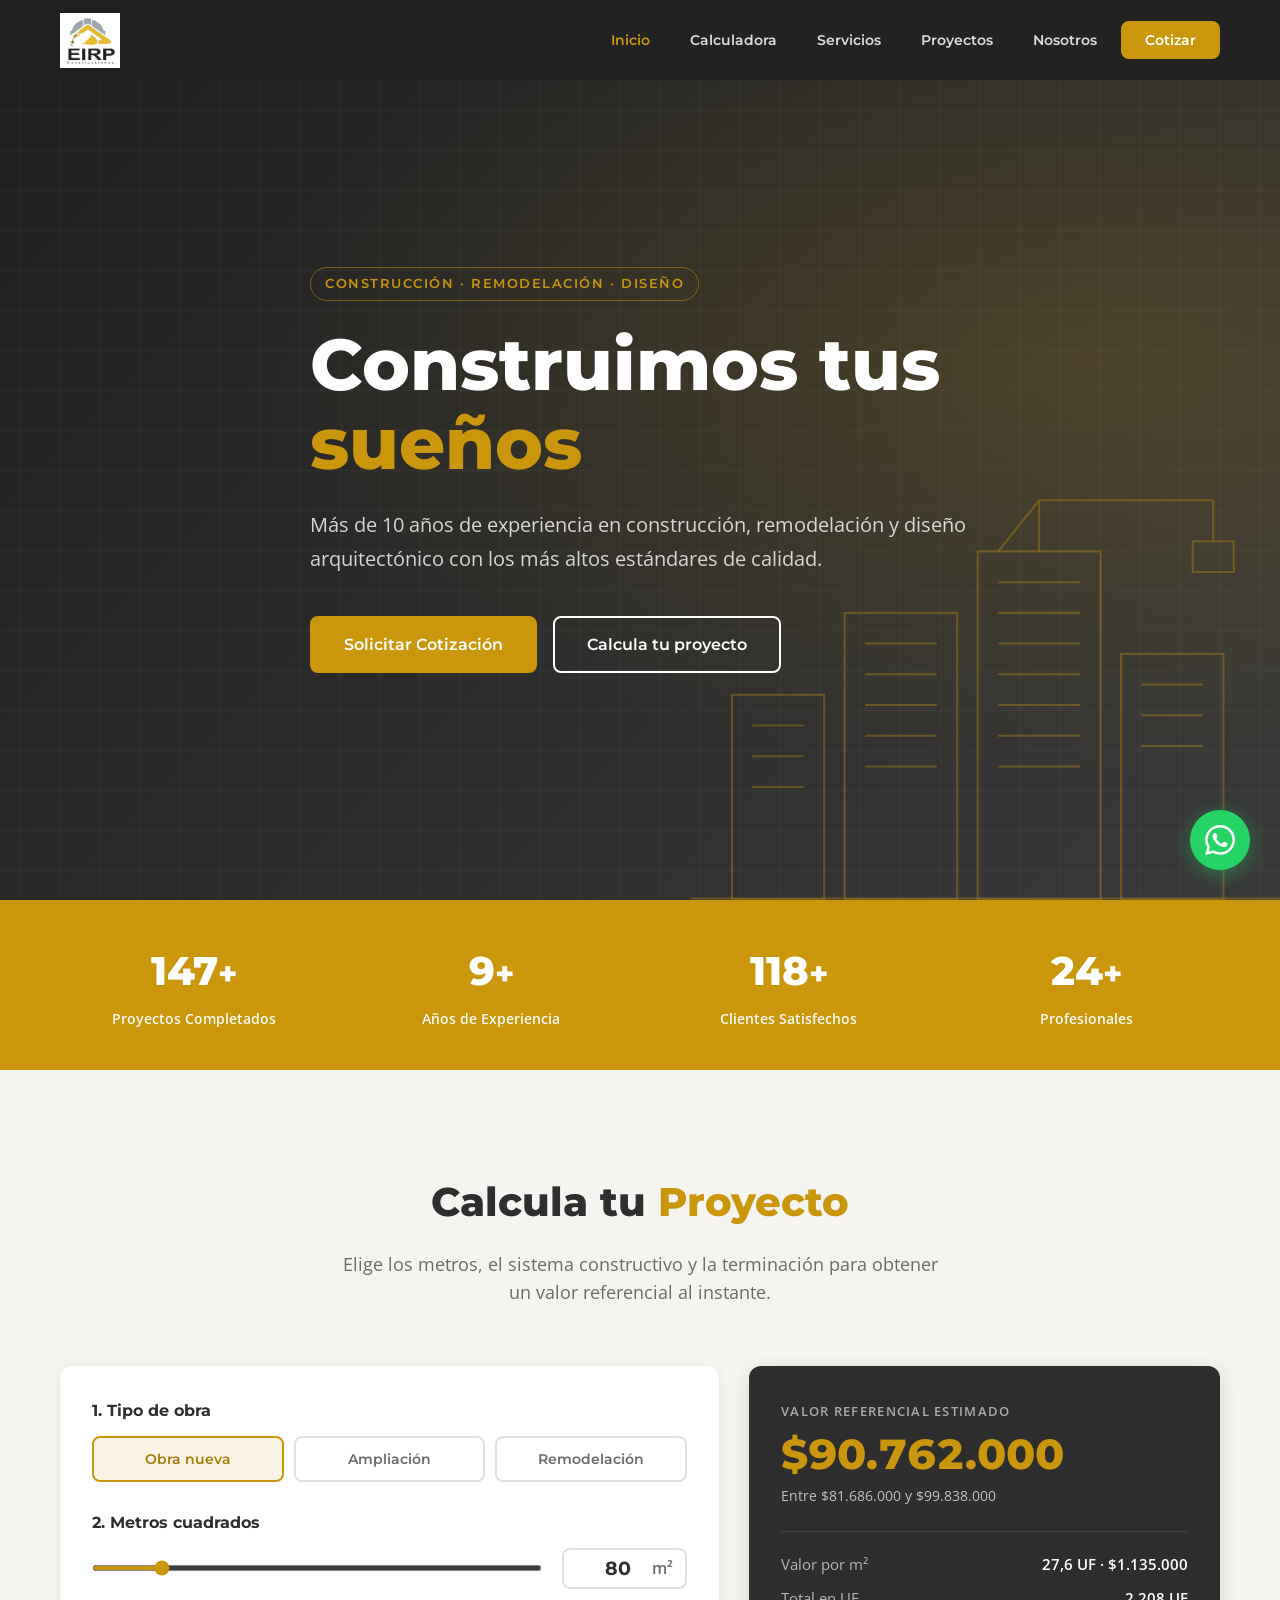
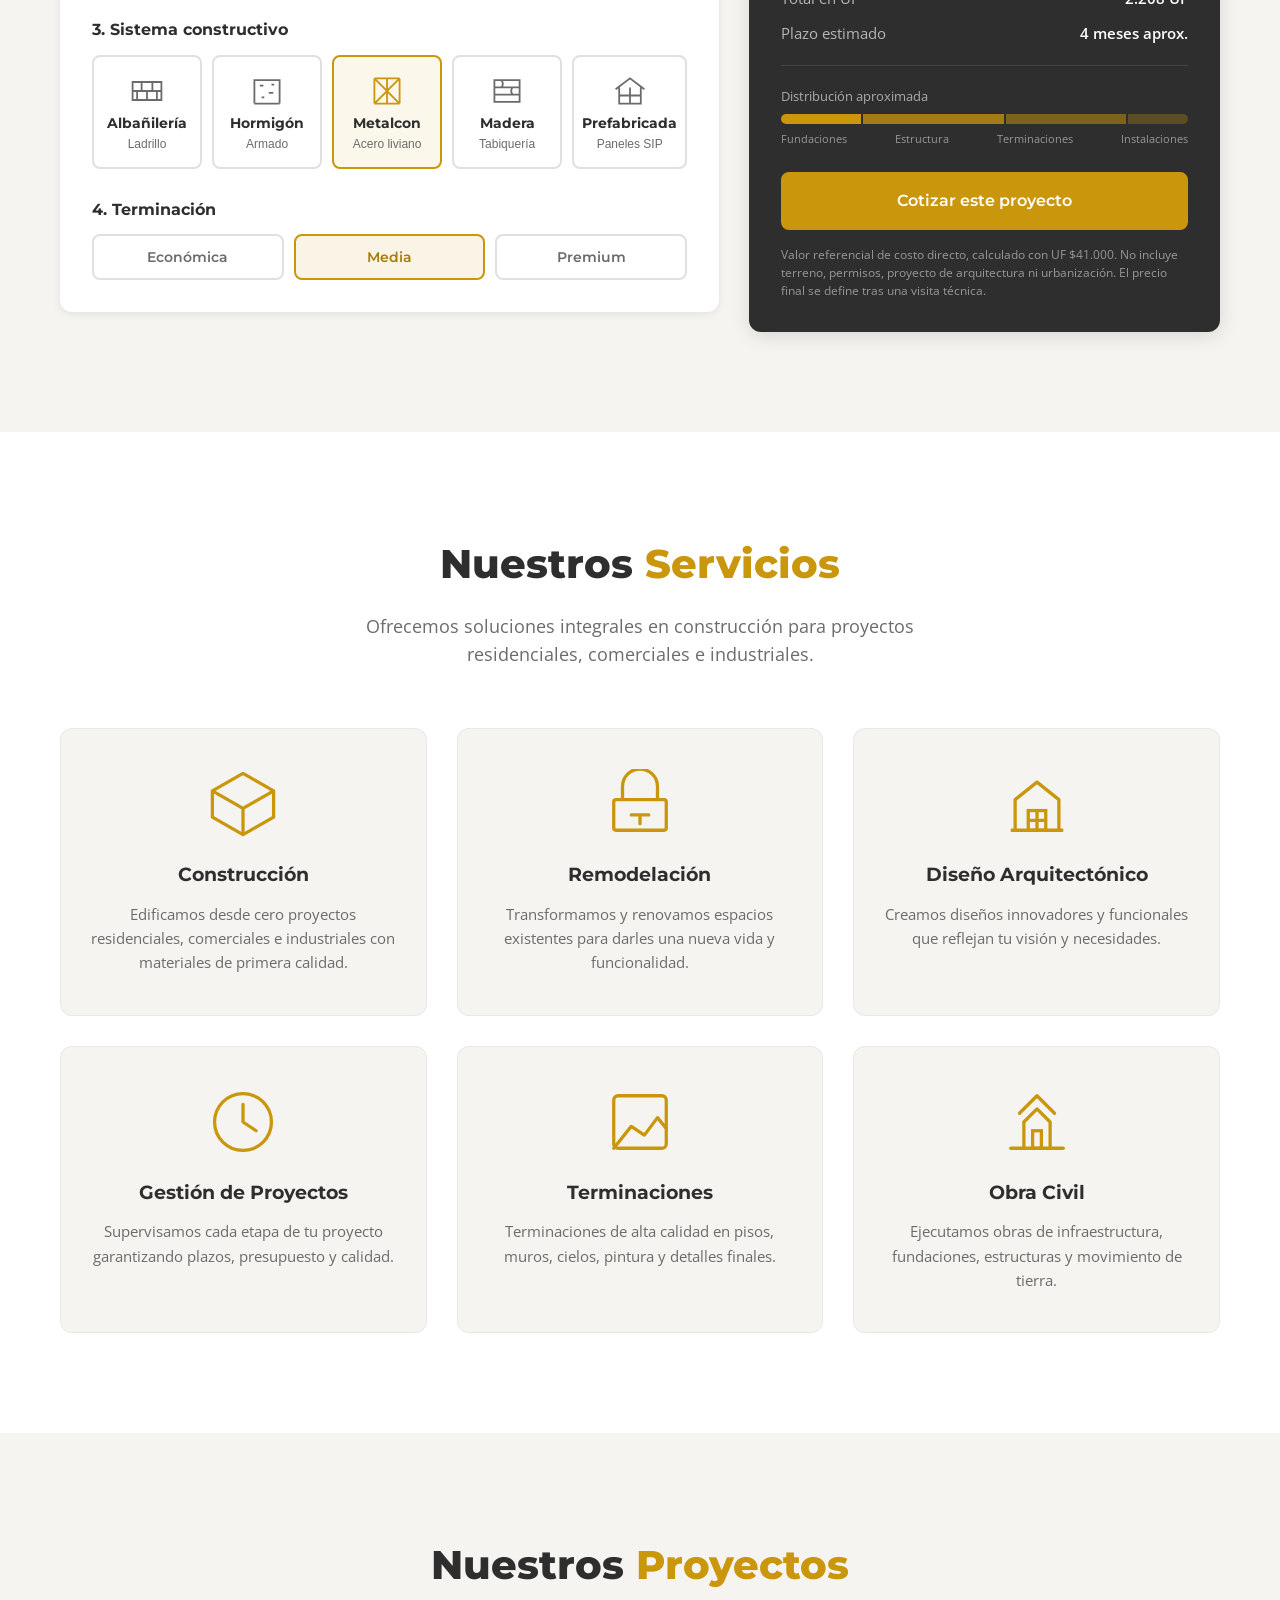
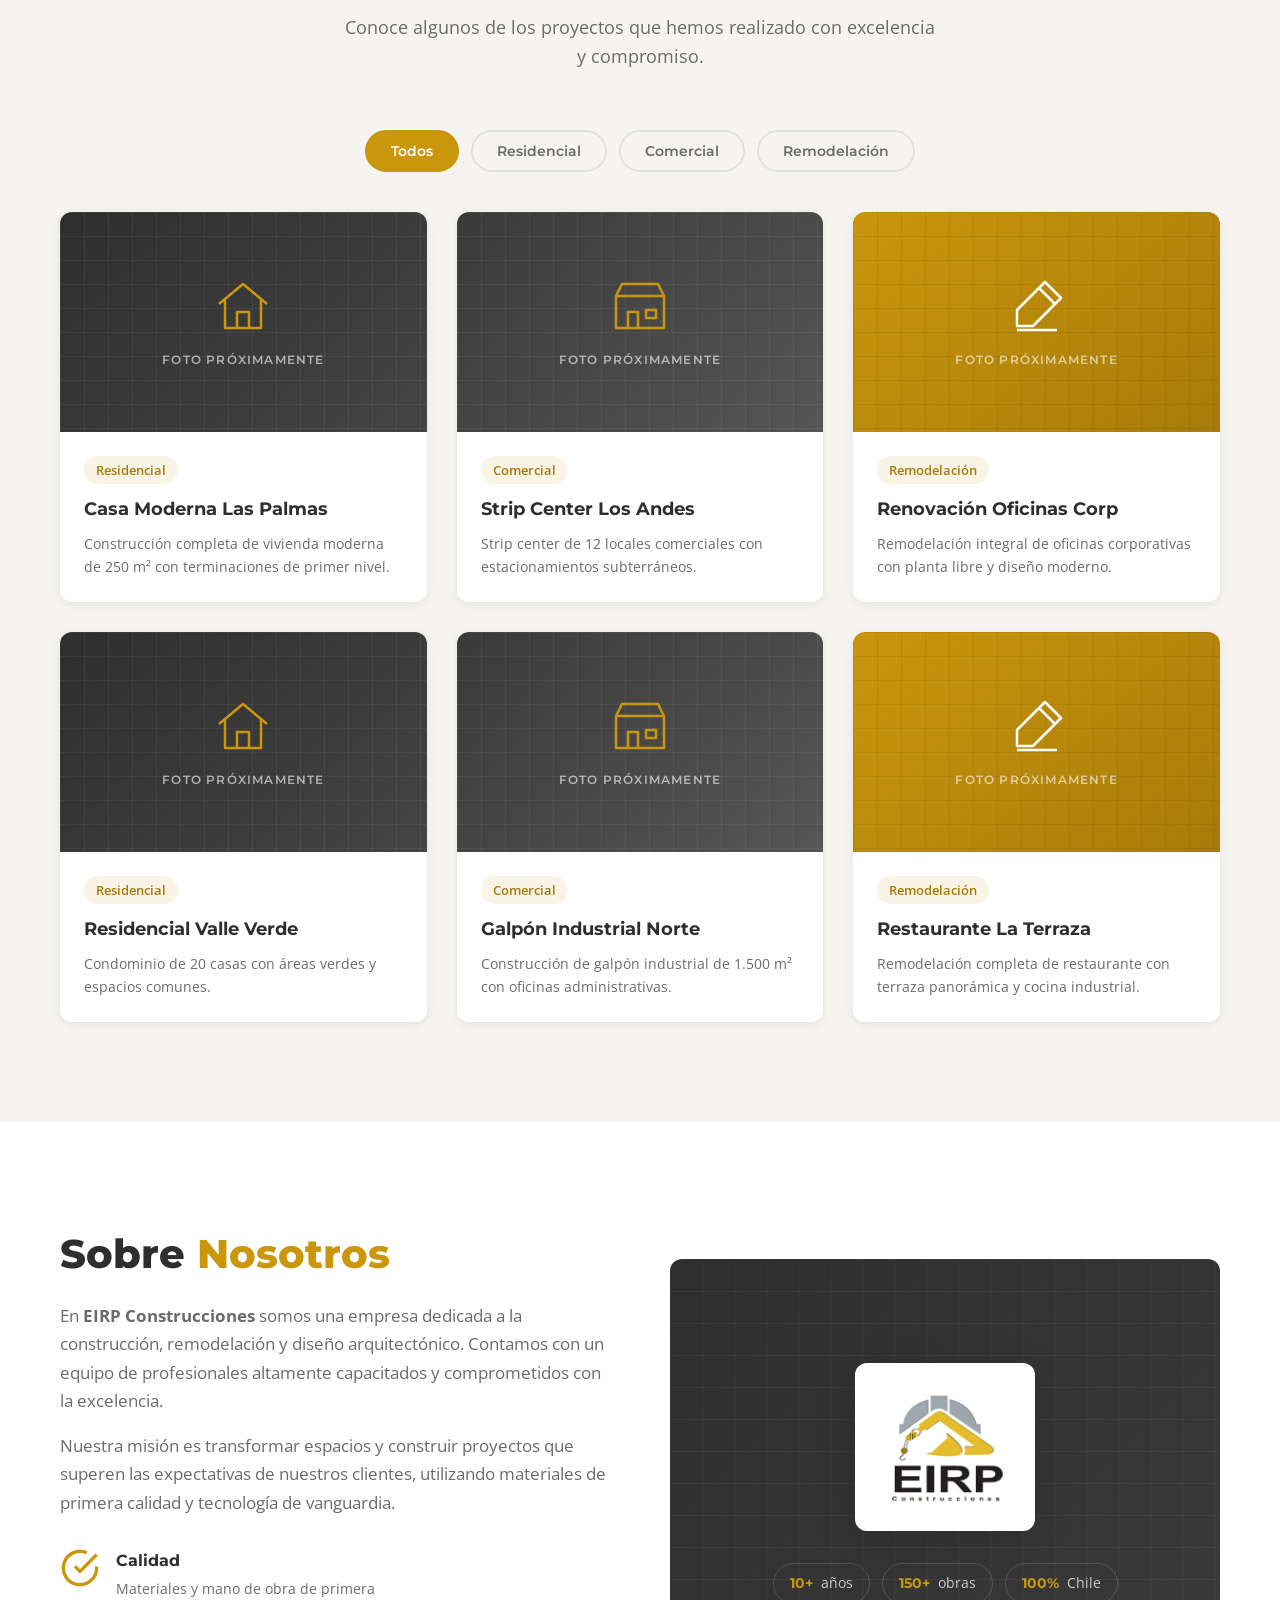
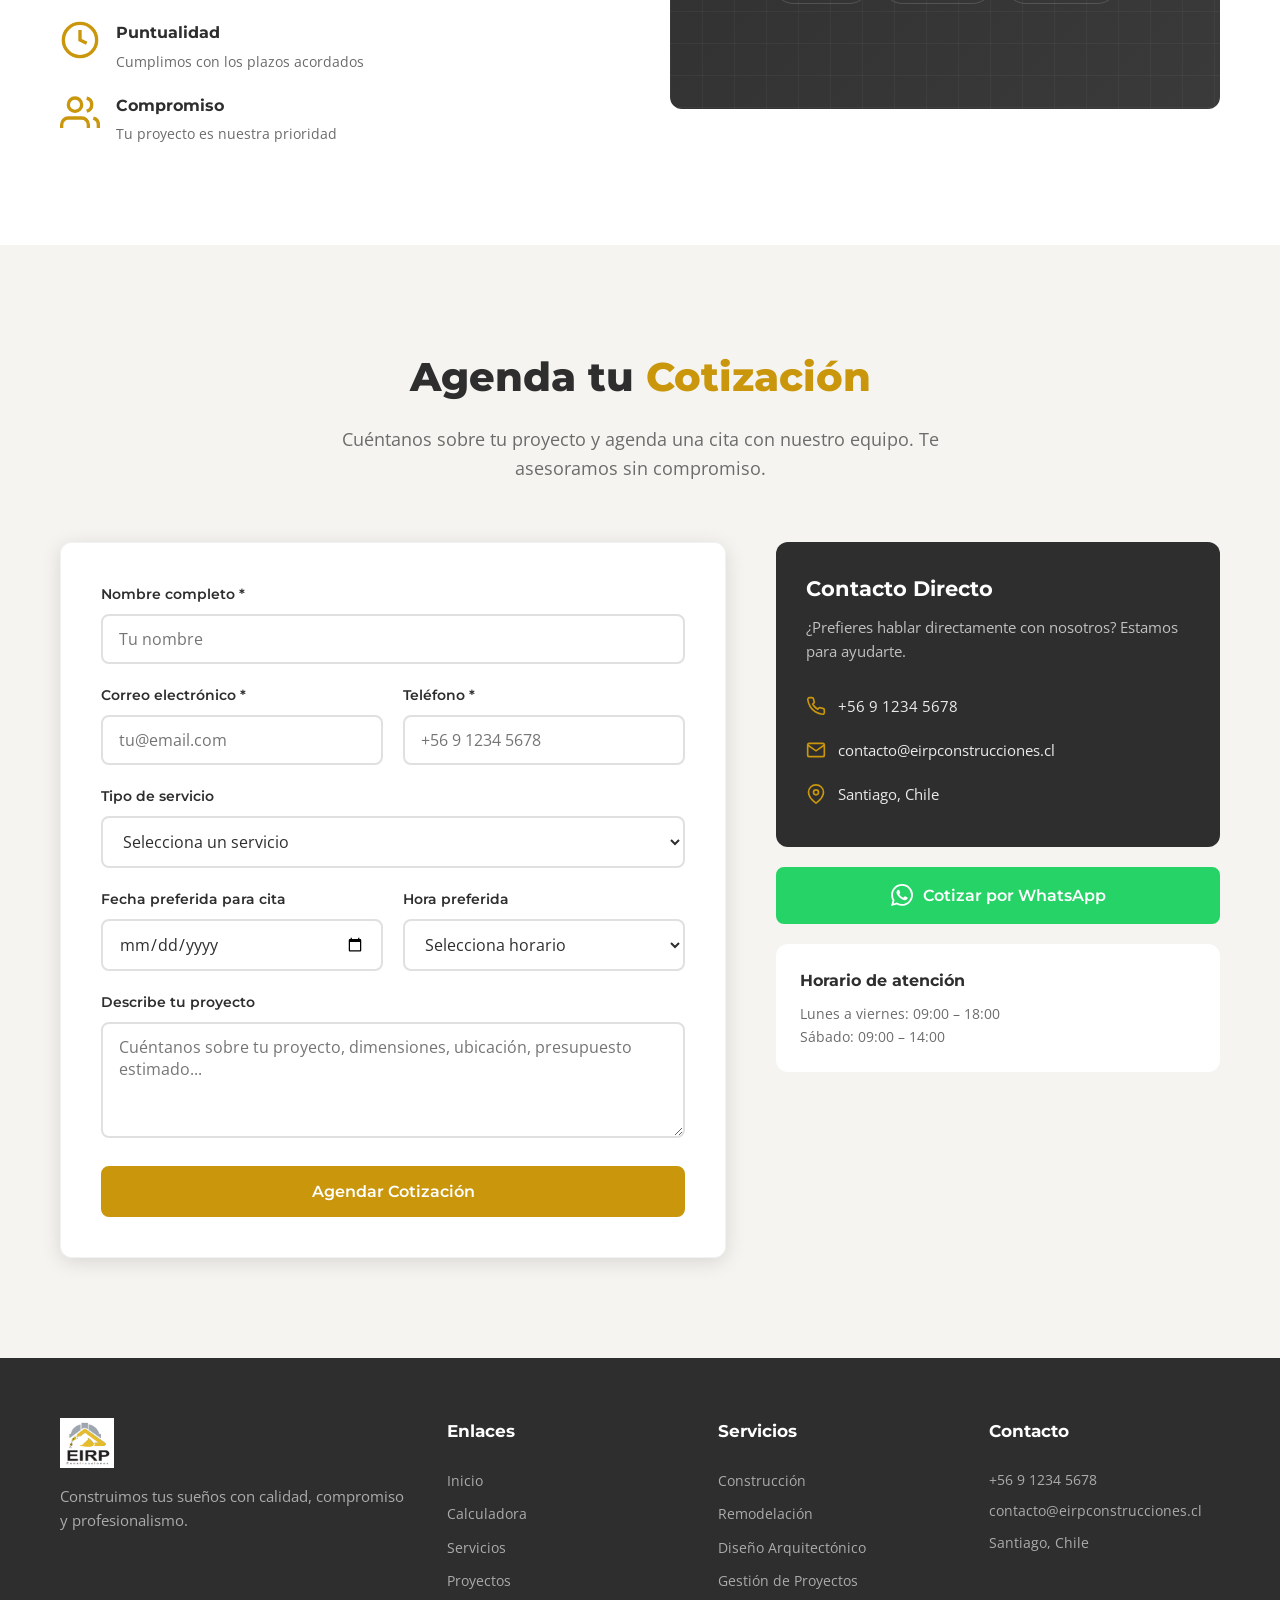
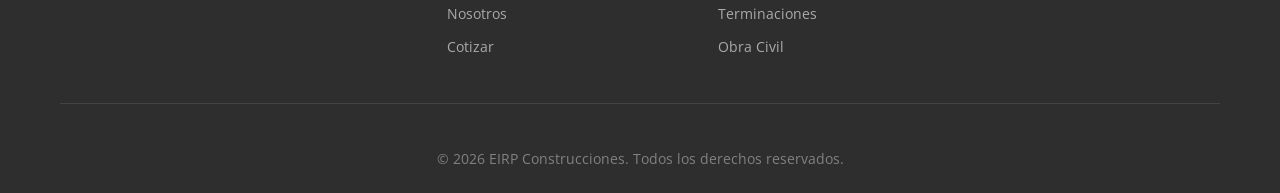
==== commit a23b0ef0: "Subir la calculadora justo después de las cifras y enlazarla desde el hero Co-Authored-By: Claude Op" ====
--- a/index.html
+++ b/index.html
@@ -17,7 +17,7 @@
   <link rel="preconnect" href="https://fonts.googleapis.com">
   <link rel="preconnect" href="https://fonts.gstatic.com" crossorigin>
   <link href="https://fonts.googleapis.com/css2?family=Montserrat:wght@400;600;700;800&family=Open+Sans:wght@400;500;600&display=swap" rel="stylesheet">
-  <link rel="stylesheet" href="css/styles.css">
+  <link rel="stylesheet" href="css/styles.css?v=4">
 </head>
 <body>
 
@@ -30,9 +30,9 @@
       <nav class="nav" id="nav">
         <ul class="nav__list">
           <li><a href="#inicio" class="nav__link active">Inicio</a></li>
+          <li><a href="#calculadora" class="nav__link">Calculadora</a></li>
           <li><a href="#servicios" class="nav__link">Servicios</a></li>
           <li><a href="#proyectos" class="nav__link">Proyectos</a></li>
-          <li><a href="#calculadora" class="nav__link">Calculadora</a></li>
           <li><a href="#nosotros" class="nav__link">Nosotros</a></li>
           <li><a href="#cotizar" class="nav__link nav__link--cta">Cotizar</a></li>
         </ul>
@@ -55,7 +55,7 @@
       <p class="hero__subtitle">Más de 10 años de experiencia en construcción, remodelación y diseño arquitectónico con los más altos estándares de calidad.</p>
       <div class="hero__actions">
         <a href="#cotizar" class="btn btn--primary">Solicitar Cotización</a>
-        <a href="#proyectos" class="btn btn--outline">Ver Proyectos</a>
+        <a href="#calculadora" class="btn btn--outline">Calcula tu proyecto</a>
       </div>
     </div>
   </section>
@@ -78,140 +78,6 @@
       <div class="stat">
         <span class="stat__number" data-target="25">25</span><span class="stat__plus">+</span>
         <span class="stat__label">Profesionales</span>
-      </div>
-    </div>
-  </section>
-
-  <!-- Servicios -->
-  <section class="section servicios" id="servicios">
-    <div class="container">
-      <h2 class="section__title">Nuestros <span class="text-accent">Servicios</span></h2>
-      <p class="section__subtitle">Ofrecemos soluciones integrales en construcción para proyectos residenciales, comerciales e industriales.</p>
-      <div class="servicios__grid">
-        <div class="servicio-card" data-aos>
-          <div class="servicio-card__icon">
-            <svg viewBox="0 0 64 64" fill="none" xmlns="http://www.w3.org/2000/svg"><path d="M32 4L4 20v24l28 16 28-16V20L32 4z" stroke="currentColor" stroke-width="3" stroke-linejoin="round"/><path d="M4 20l28 16m0 0l28-16M32 36v24" stroke="currentColor" stroke-width="3"/></svg>
-          </div>
-          <h3 class="servicio-card__title">Construcción</h3>
-          <p class="servicio-card__desc">Edificamos desde cero proyectos residenciales, comerciales e industriales con materiales de primera calidad.</p>
-        </div>
-        <div class="servicio-card" data-aos>
-          <div class="servicio-card__icon">
-            <svg viewBox="0 0 64 64" fill="none" xmlns="http://www.w3.org/2000/svg"><rect x="8" y="28" width="48" height="28" rx="2" stroke="currentColor" stroke-width="3"/><path d="M16 28V16a16 16 0 0132 0v12" stroke="currentColor" stroke-width="3"/><path d="M24 42h16M32 42v8" stroke="currentColor" stroke-width="3" stroke-linecap="round"/></svg>
-          </div>
-          <h3 class="servicio-card__title">Remodelación</h3>
-          <p class="servicio-card__desc">Transformamos y renovamos espacios existentes para darles una nueva vida y funcionalidad.</p>
-        </div>
-        <div class="servicio-card" data-aos>
-          <div class="servicio-card__icon">
-            <svg viewBox="0 0 64 64" fill="none" xmlns="http://www.w3.org/2000/svg"><path d="M8 56h48M12 56V28l20-16 20 16v28" stroke="currentColor" stroke-width="3" stroke-linejoin="round"/><rect x="24" y="38" width="16" height="18" stroke="currentColor" stroke-width="3"/><path d="M32 38v18M24 47h16" stroke="currentColor" stroke-width="3"/></svg>
-          </div>
-          <h3 class="servicio-card__title">Diseño Arquitectónico</h3>
-          <p class="servicio-card__desc">Creamos diseños innovadores y funcionales que reflejan tu visión y necesidades.</p>
-        </div>
-        <div class="servicio-card" data-aos>
-          <div class="servicio-card__icon">
-            <svg viewBox="0 0 64 64" fill="none" xmlns="http://www.w3.org/2000/svg"><circle cx="32" cy="32" r="26" stroke="currentColor" stroke-width="3"/><path d="M32 16v16l12 8" stroke="currentColor" stroke-width="3" stroke-linecap="round" stroke-linejoin="round"/></svg>
-          </div>
-          <h3 class="servicio-card__title">Gestión de Proyectos</h3>
-          <p class="servicio-card__desc">Supervisamos cada etapa de tu proyecto garantizando plazos, presupuesto y calidad.</p>
-        </div>
-        <div class="servicio-card" data-aos>
-          <div class="servicio-card__icon">
-            <svg viewBox="0 0 64 64" fill="none" xmlns="http://www.w3.org/2000/svg"><path d="M8 56l16-20 12 8 12-16 8 10" stroke="currentColor" stroke-width="3" stroke-linecap="round" stroke-linejoin="round"/><rect x="8" y="8" width="48" height="48" rx="4" stroke="currentColor" stroke-width="3"/></svg>
-          </div>
-          <h3 class="servicio-card__title">Terminaciones</h3>
-          <p class="servicio-card__desc">Terminaciones de alta calidad en pisos, muros, cielos, pintura y detalles finales.</p>
-        </div>
-        <div class="servicio-card" data-aos>
-          <div class="servicio-card__icon">
-            <svg viewBox="0 0 64 64" fill="none" xmlns="http://www.w3.org/2000/svg"><path d="M20 56V32l12-12 12 12v24" stroke="currentColor" stroke-width="3" stroke-linejoin="round"/><path d="M8 56h48" stroke="currentColor" stroke-width="3" stroke-linecap="round"/><rect x="28" y="40" width="8" height="16" stroke="currentColor" stroke-width="3"/><path d="M16 24l16-16 16 16" stroke="currentColor" stroke-width="3" stroke-linecap="round" stroke-linejoin="round"/></svg>
-          </div>
-          <h3 class="servicio-card__title">Obra Civil</h3>
-          <p class="servicio-card__desc">Ejecutamos obras de infraestructura, fundaciones, estructuras y movimiento de tierra.</p>
-        </div>
-      </div>
-    </div>
-  </section>
-
-  <!-- Proyectos -->
-  <section class="section proyectos" id="proyectos">
-    <div class="container">
-      <h2 class="section__title">Nuestros <span class="text-accent">Proyectos</span></h2>
-      <p class="section__subtitle">Conoce algunos de los proyectos que hemos realizado con excelencia y compromiso.</p>
-      <div class="proyectos__filtros">
-        <button class="filtro-btn active" data-filter="todos">Todos</button>
-        <button class="filtro-btn" data-filter="residencial">Residencial</button>
-        <button class="filtro-btn" data-filter="comercial">Comercial</button>
-        <button class="filtro-btn" data-filter="remodelacion">Remodelación</button>
-      </div>
-      <div class="proyectos__grid">
-        <div class="proyecto-card" data-category="residencial" data-aos>
-          <div class="proyecto-card__img proyecto-card__img--residencial">
-            <svg class="proyecto-card__icon" viewBox="0 0 64 64" fill="none" stroke="currentColor" stroke-width="2.5" stroke-linejoin="round" aria-hidden="true"><path d="M8 30L32 10l24 20M14 26v28h36V26M26 54V38h12v16"/></svg>
-            <span class="proyecto-card__placeholder">Foto próximamente</span>
-          </div>
-          <div class="proyecto-card__info">
-            <span class="proyecto-card__cat">Residencial</span>
-            <h3 class="proyecto-card__title">Casa Moderna Las Palmas</h3>
-            <p class="proyecto-card__desc">Construcción completa de vivienda moderna de 250 m² con terminaciones de primer nivel.</p>
-          </div>
-        </div>
-        <div class="proyecto-card" data-category="comercial" data-aos>
-          <div class="proyecto-card__img proyecto-card__img--comercial">
-            <svg class="proyecto-card__icon" viewBox="0 0 64 64" fill="none" stroke="currentColor" stroke-width="2.5" stroke-linejoin="round" aria-hidden="true"><path d="M8 22h48v32H8zM8 22l6-12h36l6 12M20 54V38h10v16M38 36h10v8H38z"/></svg>
-            <span class="proyecto-card__placeholder">Foto próximamente</span>
-          </div>
-          <div class="proyecto-card__info">
-            <span class="proyecto-card__cat">Comercial</span>
-            <h3 class="proyecto-card__title">Strip Center Los Andes</h3>
-            <p class="proyecto-card__desc">Strip center de 12 locales comerciales con estacionamientos subterráneos.</p>
-          </div>
-        </div>
-        <div class="proyecto-card" data-category="remodelacion" data-aos>
-          <div class="proyecto-card__img proyecto-card__img--remodelacion">
-            <svg class="proyecto-card__icon" viewBox="0 0 64 64" fill="none" stroke="currentColor" stroke-width="2.5" stroke-linejoin="round" aria-hidden="true"><path d="M40 8l16 16-28 28H12V36zM34 14l16 16M12 56h40"/></svg>
-            <span class="proyecto-card__placeholder">Foto próximamente</span>
-          </div>
-          <div class="proyecto-card__info">
-            <span class="proyecto-card__cat">Remodelación</span>
-            <h3 class="proyecto-card__title">Renovación Oficinas Corp</h3>
-            <p class="proyecto-card__desc">Remodelación integral de oficinas corporativas con planta libre y diseño moderno.</p>
-          </div>
-        </div>
-        <div class="proyecto-card" data-category="residencial" data-aos>
-          <div class="proyecto-card__img proyecto-card__img--residencial">
-            <svg class="proyecto-card__icon" viewBox="0 0 64 64" fill="none" stroke="currentColor" stroke-width="2.5" stroke-linejoin="round" aria-hidden="true"><path d="M8 30L32 10l24 20M14 26v28h36V26M26 54V38h12v16"/></svg>
-            <span class="proyecto-card__placeholder">Foto próximamente</span>
-          </div>
-          <div class="proyecto-card__info">
-            <span class="proyecto-card__cat">Residencial</span>
-            <h3 class="proyecto-card__title">Residencial Valle Verde</h3>
-            <p class="proyecto-card__desc">Condominio de 20 casas con áreas verdes y espacios comunes.</p>
-          </div>
-        </div>
-        <div class="proyecto-card" data-category="comercial" data-aos>
-          <div class="proyecto-card__img proyecto-card__img--comercial">
-            <svg class="proyecto-card__icon" viewBox="0 0 64 64" fill="none" stroke="currentColor" stroke-width="2.5" stroke-linejoin="round" aria-hidden="true"><path d="M8 22h48v32H8zM8 22l6-12h36l6 12M20 54V38h10v16M38 36h10v8H38z"/></svg>
-            <span class="proyecto-card__placeholder">Foto próximamente</span>
-          </div>
-          <div class="proyecto-card__info">
-            <span class="proyecto-card__cat">Comercial</span>
-            <h3 class="proyecto-card__title">Galpón Industrial Norte</h3>
-            <p class="proyecto-card__desc">Construcción de galpón industrial de 1.500 m² con oficinas administrativas.</p>
-          </div>
-        </div>
-        <div class="proyecto-card" data-category="remodelacion" data-aos>
-          <div class="proyecto-card__img proyecto-card__img--remodelacion">
-            <svg class="proyecto-card__icon" viewBox="0 0 64 64" fill="none" stroke="currentColor" stroke-width="2.5" stroke-linejoin="round" aria-hidden="true"><path d="M40 8l16 16-28 28H12V36zM34 14l16 16M12 56h40"/></svg>
-            <span class="proyecto-card__placeholder">Foto próximamente</span>
-          </div>
-          <div class="proyecto-card__info">
-            <span class="proyecto-card__cat">Remodelación</span>
-            <h3 class="proyecto-card__title">Restaurante La Terraza</h3>
-            <p class="proyecto-card__desc">Remodelación completa de restaurante con terraza panorámica y cocina industrial.</p>
-          </div>
-        </div>
       </div>
     </div>
   </section>
@@ -305,6 +171,140 @@
     </div>
   </section>
 
+  <!-- Servicios -->
+  <section class="section servicios" id="servicios">
+    <div class="container">
+      <h2 class="section__title">Nuestros <span class="text-accent">Servicios</span></h2>
+      <p class="section__subtitle">Ofrecemos soluciones integrales en construcción para proyectos residenciales, comerciales e industriales.</p>
+      <div class="servicios__grid">
+        <div class="servicio-card" data-aos>
+          <div class="servicio-card__icon">
+            <svg viewBox="0 0 64 64" fill="none" xmlns="http://www.w3.org/2000/svg"><path d="M32 4L4 20v24l28 16 28-16V20L32 4z" stroke="currentColor" stroke-width="3" stroke-linejoin="round"/><path d="M4 20l28 16m0 0l28-16M32 36v24" stroke="currentColor" stroke-width="3"/></svg>
+          </div>
+          <h3 class="servicio-card__title">Construcción</h3>
+          <p class="servicio-card__desc">Edificamos desde cero proyectos residenciales, comerciales e industriales con materiales de primera calidad.</p>
+        </div>
+        <div class="servicio-card" data-aos>
+          <div class="servicio-card__icon">
+            <svg viewBox="0 0 64 64" fill="none" xmlns="http://www.w3.org/2000/svg"><rect x="8" y="28" width="48" height="28" rx="2" stroke="currentColor" stroke-width="3"/><path d="M16 28V16a16 16 0 0132 0v12" stroke="currentColor" stroke-width="3"/><path d="M24 42h16M32 42v8" stroke="currentColor" stroke-width="3" stroke-linecap="round"/></svg>
+          </div>
+          <h3 class="servicio-card__title">Remodelación</h3>
+          <p class="servicio-card__desc">Transformamos y renovamos espacios existentes para darles una nueva vida y funcionalidad.</p>
+        </div>
+        <div class="servicio-card" data-aos>
+          <div class="servicio-card__icon">
+            <svg viewBox="0 0 64 64" fill="none" xmlns="http://www.w3.org/2000/svg"><path d="M8 56h48M12 56V28l20-16 20 16v28" stroke="currentColor" stroke-width="3" stroke-linejoin="round"/><rect x="24" y="38" width="16" height="18" stroke="currentColor" stroke-width="3"/><path d="M32 38v18M24 47h16" stroke="currentColor" stroke-width="3"/></svg>
+          </div>
+          <h3 class="servicio-card__title">Diseño Arquitectónico</h3>
+          <p class="servicio-card__desc">Creamos diseños innovadores y funcionales que reflejan tu visión y necesidades.</p>
+        </div>
+        <div class="servicio-card" data-aos>
+          <div class="servicio-card__icon">
+            <svg viewBox="0 0 64 64" fill="none" xmlns="http://www.w3.org/2000/svg"><circle cx="32" cy="32" r="26" stroke="currentColor" stroke-width="3"/><path d="M32 16v16l12 8" stroke="currentColor" stroke-width="3" stroke-linecap="round" stroke-linejoin="round"/></svg>
+          </div>
+          <h3 class="servicio-card__title">Gestión de Proyectos</h3>
+          <p class="servicio-card__desc">Supervisamos cada etapa de tu proyecto garantizando plazos, presupuesto y calidad.</p>
+        </div>
+        <div class="servicio-card" data-aos>
+          <div class="servicio-card__icon">
+            <svg viewBox="0 0 64 64" fill="none" xmlns="http://www.w3.org/2000/svg"><path d="M8 56l16-20 12 8 12-16 8 10" stroke="currentColor" stroke-width="3" stroke-linecap="round" stroke-linejoin="round"/><rect x="8" y="8" width="48" height="48" rx="4" stroke="currentColor" stroke-width="3"/></svg>
+          </div>
+          <h3 class="servicio-card__title">Terminaciones</h3>
+          <p class="servicio-card__desc">Terminaciones de alta calidad en pisos, muros, cielos, pintura y detalles finales.</p>
+        </div>
+        <div class="servicio-card" data-aos>
+          <div class="servicio-card__icon">
+            <svg viewBox="0 0 64 64" fill="none" xmlns="http://www.w3.org/2000/svg"><path d="M20 56V32l12-12 12 12v24" stroke="currentColor" stroke-width="3" stroke-linejoin="round"/><path d="M8 56h48" stroke="currentColor" stroke-width="3" stroke-linecap="round"/><rect x="28" y="40" width="8" height="16" stroke="currentColor" stroke-width="3"/><path d="M16 24l16-16 16 16" stroke="currentColor" stroke-width="3" stroke-linecap="round" stroke-linejoin="round"/></svg>
+          </div>
+          <h3 class="servicio-card__title">Obra Civil</h3>
+          <p class="servicio-card__desc">Ejecutamos obras de infraestructura, fundaciones, estructuras y movimiento de tierra.</p>
+        </div>
+      </div>
+    </div>
+  </section>
+
+  <!-- Proyectos -->
+  <section class="section proyectos" id="proyectos">
+    <div class="container">
+      <h2 class="section__title">Nuestros <span class="text-accent">Proyectos</span></h2>
+      <p class="section__subtitle">Conoce algunos de los proyectos que hemos realizado con excelencia y compromiso.</p>
+      <div class="proyectos__filtros">
+        <button class="filtro-btn active" data-filter="todos">Todos</button>
+        <button class="filtro-btn" data-filter="residencial">Residencial</button>
+        <button class="filtro-btn" data-filter="comercial">Comercial</button>
+        <button class="filtro-btn" data-filter="remodelacion">Remodelación</button>
+      </div>
+      <div class="proyectos__grid">
+        <div class="proyecto-card" data-category="residencial" data-aos>
+          <div class="proyecto-card__img proyecto-card__img--residencial">
+            <svg class="proyecto-card__icon" viewBox="0 0 64 64" fill="none" stroke="currentColor" stroke-width="2.5" stroke-linejoin="round" aria-hidden="true"><path d="M8 30L32 10l24 20M14 26v28h36V26M26 54V38h12v16"/></svg>
+            <span class="proyecto-card__placeholder">Foto próximamente</span>
+          </div>
+          <div class="proyecto-card__info">
+            <span class="proyecto-card__cat">Residencial</span>
+            <h3 class="proyecto-card__title">Casa Moderna Las Palmas</h3>
+            <p class="proyecto-card__desc">Construcción completa de vivienda moderna de 250 m² con terminaciones de primer nivel.</p>
+          </div>
+        </div>
+        <div class="proyecto-card" data-category="comercial" data-aos>
+          <div class="proyecto-card__img proyecto-card__img--comercial">
+            <svg class="proyecto-card__icon" viewBox="0 0 64 64" fill="none" stroke="currentColor" stroke-width="2.5" stroke-linejoin="round" aria-hidden="true"><path d="M8 22h48v32H8zM8 22l6-12h36l6 12M20 54V38h10v16M38 36h10v8H38z"/></svg>
+            <span class="proyecto-card__placeholder">Foto próximamente</span>
+          </div>
+          <div class="proyecto-card__info">
+            <span class="proyecto-card__cat">Comercial</span>
+            <h3 class="proyecto-card__title">Strip Center Los Andes</h3>
+            <p class="proyecto-card__desc">Strip center de 12 locales comerciales con estacionamientos subterráneos.</p>
+          </div>
+        </div>
+        <div class="proyecto-card" data-category="remodelacion" data-aos>
+          <div class="proyecto-card__img proyecto-card__img--remodelacion">
+            <svg class="proyecto-card__icon" viewBox="0 0 64 64" fill="none" stroke="currentColor" stroke-width="2.5" stroke-linejoin="round" aria-hidden="true"><path d="M40 8l16 16-28 28H12V36zM34 14l16 16M12 56h40"/></svg>
+            <span class="proyecto-card__placeholder">Foto próximamente</span>
+          </div>
+          <div class="proyecto-card__info">
+            <span class="proyecto-card__cat">Remodelación</span>
+            <h3 class="proyecto-card__title">Renovación Oficinas Corp</h3>
+            <p class="proyecto-card__desc">Remodelación integral de oficinas corporativas con planta libre y diseño moderno.</p>
+          </div>
+        </div>
+        <div class="proyecto-card" data-category="residencial" data-aos>
+          <div class="proyecto-card__img proyecto-card__img--residencial">
+            <svg class="proyecto-card__icon" viewBox="0 0 64 64" fill="none" stroke="currentColor" stroke-width="2.5" stroke-linejoin="round" aria-hidden="true"><path d="M8 30L32 10l24 20M14 26v28h36V26M26 54V38h12v16"/></svg>
+            <span class="proyecto-card__placeholder">Foto próximamente</span>
+          </div>
+          <div class="proyecto-card__info">
+            <span class="proyecto-card__cat">Residencial</span>
+            <h3 class="proyecto-card__title">Residencial Valle Verde</h3>
+            <p class="proyecto-card__desc">Condominio de 20 casas con áreas verdes y espacios comunes.</p>
+          </div>
+        </div>
+        <div class="proyecto-card" data-category="comercial" data-aos>
+          <div class="proyecto-card__img proyecto-card__img--comercial">
+            <svg class="proyecto-card__icon" viewBox="0 0 64 64" fill="none" stroke="currentColor" stroke-width="2.5" stroke-linejoin="round" aria-hidden="true"><path d="M8 22h48v32H8zM8 22l6-12h36l6 12M20 54V38h10v16M38 36h10v8H38z"/></svg>
+            <span class="proyecto-card__placeholder">Foto próximamente</span>
+          </div>
+          <div class="proyecto-card__info">
+            <span class="proyecto-card__cat">Comercial</span>
+            <h3 class="proyecto-card__title">Galpón Industrial Norte</h3>
+            <p class="proyecto-card__desc">Construcción de galpón industrial de 1.500 m² con oficinas administrativas.</p>
+          </div>
+        </div>
+        <div class="proyecto-card" data-category="remodelacion" data-aos>
+          <div class="proyecto-card__img proyecto-card__img--remodelacion">
+            <svg class="proyecto-card__icon" viewBox="0 0 64 64" fill="none" stroke="currentColor" stroke-width="2.5" stroke-linejoin="round" aria-hidden="true"><path d="M40 8l16 16-28 28H12V36zM34 14l16 16M12 56h40"/></svg>
+            <span class="proyecto-card__placeholder">Foto próximamente</span>
+          </div>
+          <div class="proyecto-card__info">
+            <span class="proyecto-card__cat">Remodelación</span>
+            <h3 class="proyecto-card__title">Restaurante La Terraza</h3>
+            <p class="proyecto-card__desc">Remodelación completa de restaurante con terraza panorámica y cocina industrial.</p>
+          </div>
+        </div>
+      </div>
+    </div>
+  </section>
+
   <!-- Nosotros -->
   <section class="section nosotros" id="nosotros">
     <div class="container">
@@ -468,9 +468,9 @@
           <h4>Enlaces</h4>
           <ul>
             <li><a href="#inicio">Inicio</a></li>
+            <li><a href="#calculadora">Calculadora</a></li>
             <li><a href="#servicios">Servicios</a></li>
             <li><a href="#proyectos">Proyectos</a></li>
-            <li><a href="#calculadora">Calculadora</a></li>
             <li><a href="#nosotros">Nosotros</a></li>
             <li><a href="#cotizar">Cotizar</a></li>
           </ul>
@@ -504,6 +504,6 @@
     <svg viewBox="0 0 24 24" fill="currentColor"><path d="M17.472 14.382c-.297-.149-1.758-.867-2.03-.967-.273-.099-.471-.148-.67.15-.197.297-.767.966-.94 1.164-.173.199-.347.223-.644.075-.297-.15-1.255-.463-2.39-1.475-.883-.788-1.48-1.761-1.653-2.059-.173-.297-.018-.458.13-.606.134-.133.298-.347.446-.52.149-.174.198-.298.298-.497.099-.198.05-.371-.025-.52-.075-.149-.669-1.612-.916-2.207-.242-.579-.487-.5-.669-.51-.173-.008-.371-.01-.57-.01-.198 0-.52.074-.792.372-.272.297-1.04 1.016-1.04 2.479 0 1.462 1.065 2.875 1.213 3.074.149.198 2.096 3.2 5.077 4.487.709.306 1.262.489 1.694.625.712.227 1.36.195 1.871.118.571-.085 1.758-.719 2.006-1.413.248-.694.248-1.289.173-1.413-.074-.124-.272-.198-.57-.347m-5.421 7.403h-.004a9.87 9.87 0 01-5.031-1.378l-.361-.214-3.741.982.998-3.648-.235-.374a9.86 9.86 0 01-1.51-5.26c.001-5.45 4.436-9.884 9.888-9.884 2.64 0 5.122 1.03 6.988 2.898a9.825 9.825 0 012.893 6.994c-.003 5.45-4.437 9.884-9.885 9.884m8.413-18.297A11.815 11.815 0 0012.05 0C5.495 0 .16 5.335.157 11.892c0 2.096.547 4.142 1.588 5.945L.057 24l6.305-1.654a11.882 11.882 0 005.683 1.448h.005c6.554 0 11.89-5.335 11.893-11.893a11.821 11.821 0 00-3.48-8.413z"/></svg>
   </a>
 
-  <script src="js/main.js"></script>
+  <script src="js/main.js?v=4"></script>
 </body>
 </html>
--- a/css/styles.css
+++ b/css/styles.css
@@ -345,8 +345,10 @@
 
 /* ===== Servicios ===== */
 .servicios {
-  background: var(--color-light);
-}
+  background: var(--color-white);
+}
+
+.proyectos { background: var(--color-light); }
 
 .servicios__grid {
   display: grid;
@@ -355,7 +357,7 @@
 }
 
 .servicio-card {
-  background: var(--color-white);
+  background: var(--color-light);
   padding: 40px 30px;
   border-radius: var(--radius);
   text-align: center;
@@ -736,7 +738,7 @@
 
 /* ===== Nosotros ===== */
 .nosotros {
-  background: var(--color-light);
+  background: var(--color-white);
 }
 
 .nosotros__grid {
@@ -837,7 +839,7 @@
 
 /* ===== Cotizar ===== */
 .cotizar {
-  background: var(--color-white);
+  background: var(--color-light);
 }
 
 .cotizar__grid {
@@ -968,7 +970,7 @@
 }
 
 .cotizar__horario {
-  background: var(--color-light);
+  background: var(--color-white);
   padding: 24px;
   border-radius: var(--radius);
   margin-top: 20px;
